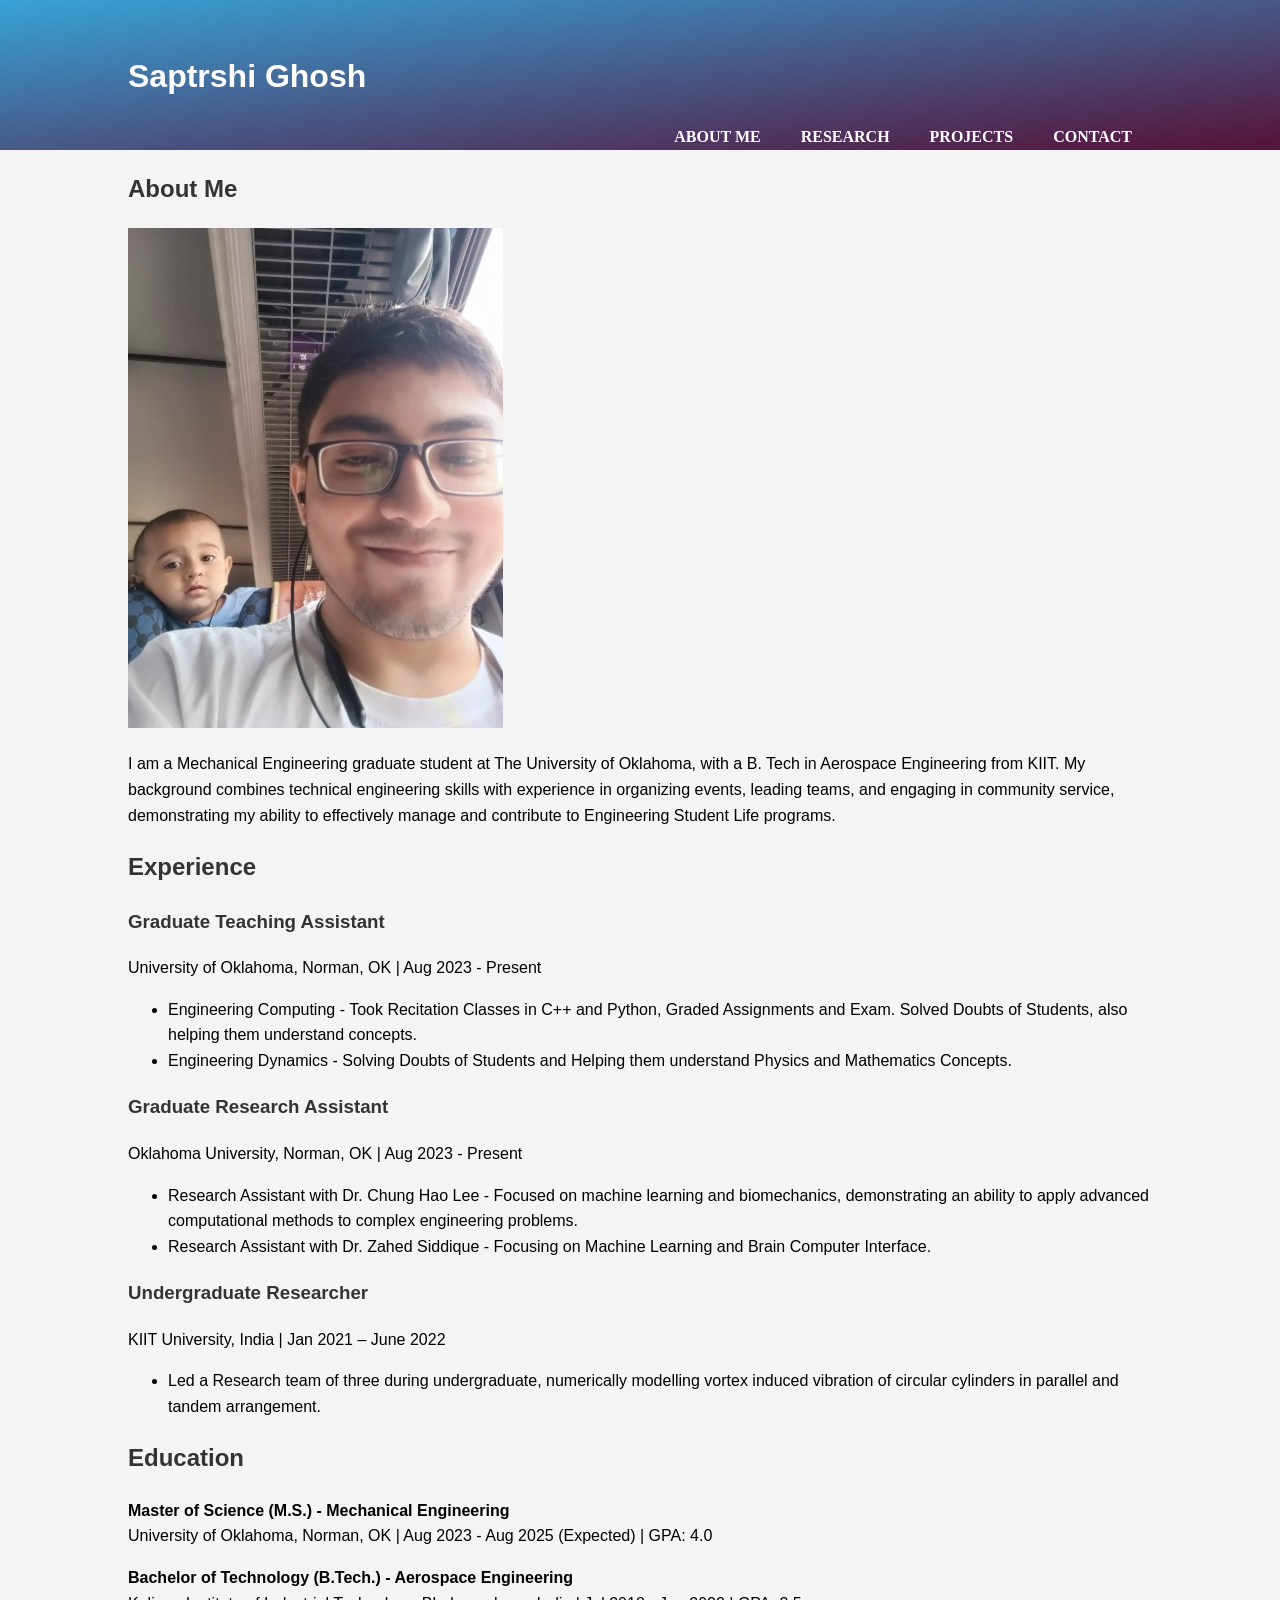
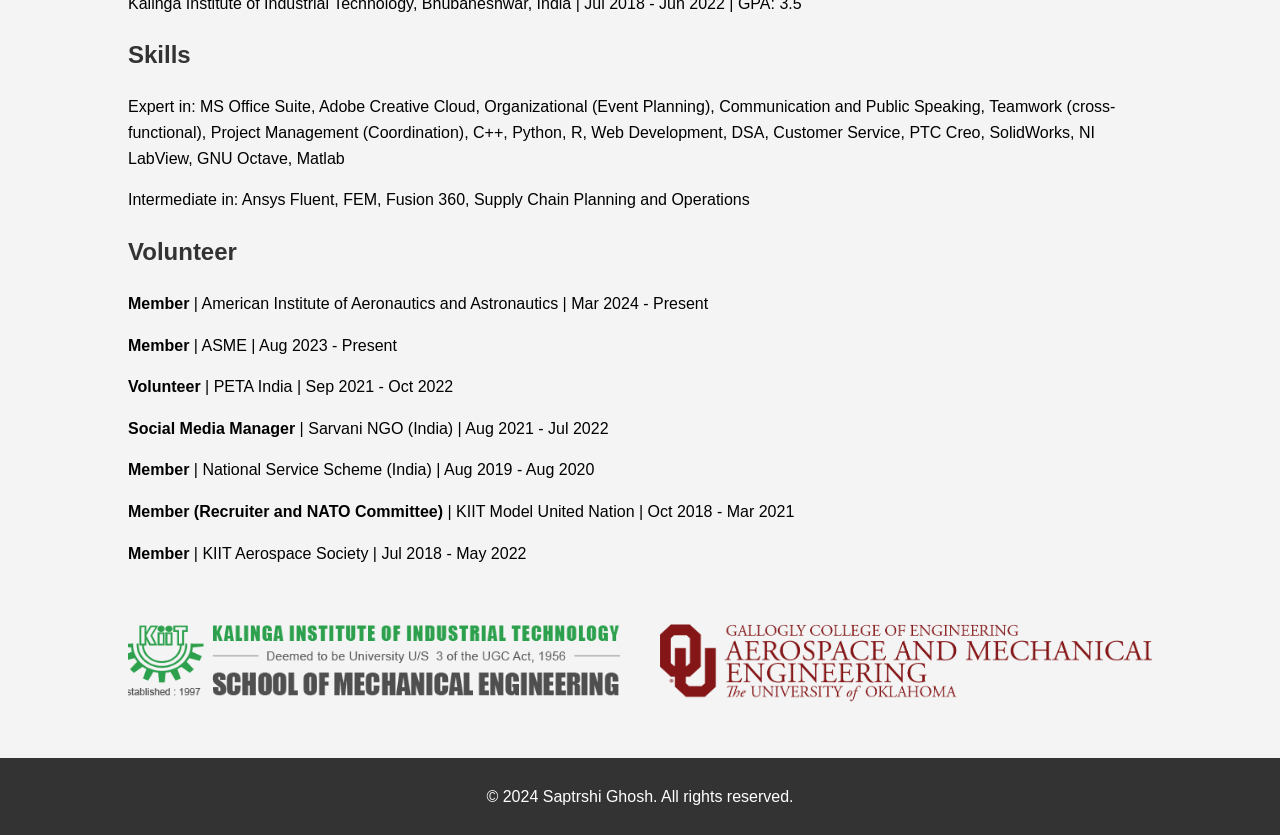
==== index.html @ cc13108e "Update index.html" ====
<!DOCTYPE html>
<html lang="en">
<head>
    <meta charset="UTF-8">
    <meta name="viewport" content="width=device-width, initial-scale=1.0">
    <title>
        <img src="OU-logo-2.png" alt="OU Logo" class="logo">
        <h1 style="color: white; font-family: Georgia;">Saptrshi Ghosh</h1>
    </title>
    <link rel="stylesheet" href="style.css">
</head>
<body>
    <header>
        <div class="container">
            <h1 style="color: white;">Saptrshi Ghosh</h1>
            <ul>
                <li><a href="contact.html">Contact</a></li>
                <li><a href="projects.html">Projects</a></li>
                <li><a href="research.html">Research</a></li>
                <li><a href="#about">About Me</a></li>
            </ul>
        </div>
    </header>
    <div class="container">
        <section id="about" class="bio">
            <h2>About Me</h2>
            <img src="profile.jpg" alt="Saptrshi Ghosh" class="profile-pic">
            <p>I am a Mechanical Engineering graduate student at The University of Oklahoma, with a B. Tech in Aerospace Engineering from KIIT. My background combines technical engineering skills with experience in organizing events, leading teams, and engaging in community service, demonstrating my ability to effectively manage and contribute to Engineering Student Life programs.</p>
        </section>
        <section class="experience">
            <h2>Experience</h2>
            <h3>Graduate Teaching Assistant</h3>
            <p>University of Oklahoma, Norman, OK | Aug 2023 - Present</p>
            <ul>
                <li>Engineering Computing - Took Recitation Classes in C++ and Python, Graded Assignments and Exam. Solved Doubts of Students, also helping them understand concepts.</li>
                <li>Engineering Dynamics - Solving Doubts of Students and Helping them understand Physics and Mathematics Concepts.</li>
            </ul>
            <h3>Graduate Research Assistant</h3>
            <p>Oklahoma University, Norman, OK | Aug 2023 - Present</p>
            <ul>
                <li>Research Assistant with Dr. Chung Hao Lee - Focused on machine learning and biomechanics, demonstrating an ability to apply advanced computational methods to complex engineering problems.</li>
                <li>Research Assistant with Dr. Zahed Siddique - Focusing on Machine Learning and Brain Computer Interface.</li>
            </ul>
            <h3>Undergraduate Researcher</h3>
            <p>KIIT University, India | Jan 2021 – June 2022</p>
            <ul>
                <li>Led a Research team of three during undergraduate, numerically modelling vortex induced vibration of circular cylinders in parallel and tandem arrangement.</li>
            </ul>
        </section>
        <section class="education">
            <h2>Education</h2>
            <p><strong>Master of Science (M.S.) - Mechanical Engineering</strong><br>
            University of Oklahoma, Norman, OK | Aug 2023 - Aug 2025 (Expected) | GPA: 4.0</p>
            <p><strong>Bachelor of Technology (B.Tech.) - Aerospace Engineering</strong><br>
            Kalinga Institute of Industrial Technology, Bhubaneshwar, India | Jul 2018 - Jun 2022 | GPA: 3.5</p>
        </section>
        <section class="skills">
            <h2>Skills</h2>
            <p>Expert in: MS Office Suite, Adobe Creative Cloud, Organizational (Event Planning), Communication and Public Speaking, Teamwork (cross-functional), Project Management (Coordination), C++, Python, R, Web Development, DSA, Customer Service, PTC Creo, SolidWorks, NI LabView, GNU Octave, Matlab</p>
            <p>Intermediate in: Ansys Fluent, FEM, Fusion 360, Supply Chain Planning and Operations</p>
        </section>
        <section class="volunteer">
            <h2>Volunteer</h2>
            <p><strong>Member</strong> | American Institute of Aeronautics and Astronautics | Mar 2024 - Present</p>
            <p><strong>Member</strong> | ASME | Aug 2023 - Present</p>
            <p><strong>Volunteer</strong> | PETA India | Sep 2021 - Oct 2022</p>
            <p><strong>Social Media Manager</strong> | Sarvani NGO (India) | Aug 2021 - Jul 2022</p>
            <p><strong>Member</strong> | National Service Scheme (India) | Aug 2019 - Aug 2020</p>
            <p><strong>Member (Recruiter and NATO Committee)</strong> | KIIT Model United Nation | Oct 2018 - Mar 2021</p>
            <p><strong>Member</strong> | KIIT Aerospace Society | Jul 2018 - May 2022</p>
        </section>
        <section class="logos">
            <h2></h2>
            <img src="kiit-logo.webp" alt="KIIT Logo" class="school-logo">
            <img src="OU-logo.png" alt="OU Logo" class="school-logo">
        </section>
    </div>
    <footer>
        <p>&copy; 2024 Saptrshi Ghosh. All rights reserved.</p>
    </footer>
</body>
</html>
---- style.css ----
body {
    font-family: Arial, sans-serif;
    line-height: 1.6;
    margin: 0;
    padding: 0;
    background-color: #f4f4f4;
}

.container {
    width: 80%;
    margin: auto;
    overflow: hidden;
}

header {
    background: linear-gradient(to bottom right, #38A2D7, #561139);
    color: #fff;
    padding-top: 30px;
    min-height: 70px;
    /* border-bottom: #77aaff 3px solid; */
}

header a {
    color: #fff;
    text-decoration: none;
    text-transform: uppercase;
    font-size: 16px;
    font-weight: bold;
    font-family: Georgia, serif;
}

header ul {
    padding: 0;
    list-style: none;
}

header li {
    float: right;
    display: inline;
    padding: 0 20px 0 20px;
}

.content {
    padding: 20px;
    background: #fff;
}

.bio, .experience, .education, .skills, .volunteer {
    margin-bottom: 20px;
}


.logos {
    display: flex;
    justify-content: center;
    align-items: center;
    margin-top: 20px;
}

.school-logo {
    width: 500px;
    height: auto;
    margin: 20px;
}
h1, h2, h3 {
    color: #333;
}

footer {
    background: #333;
    color: #fff;
    text-align: center;
    padding: 10px;
    margin-top: 20px;
}
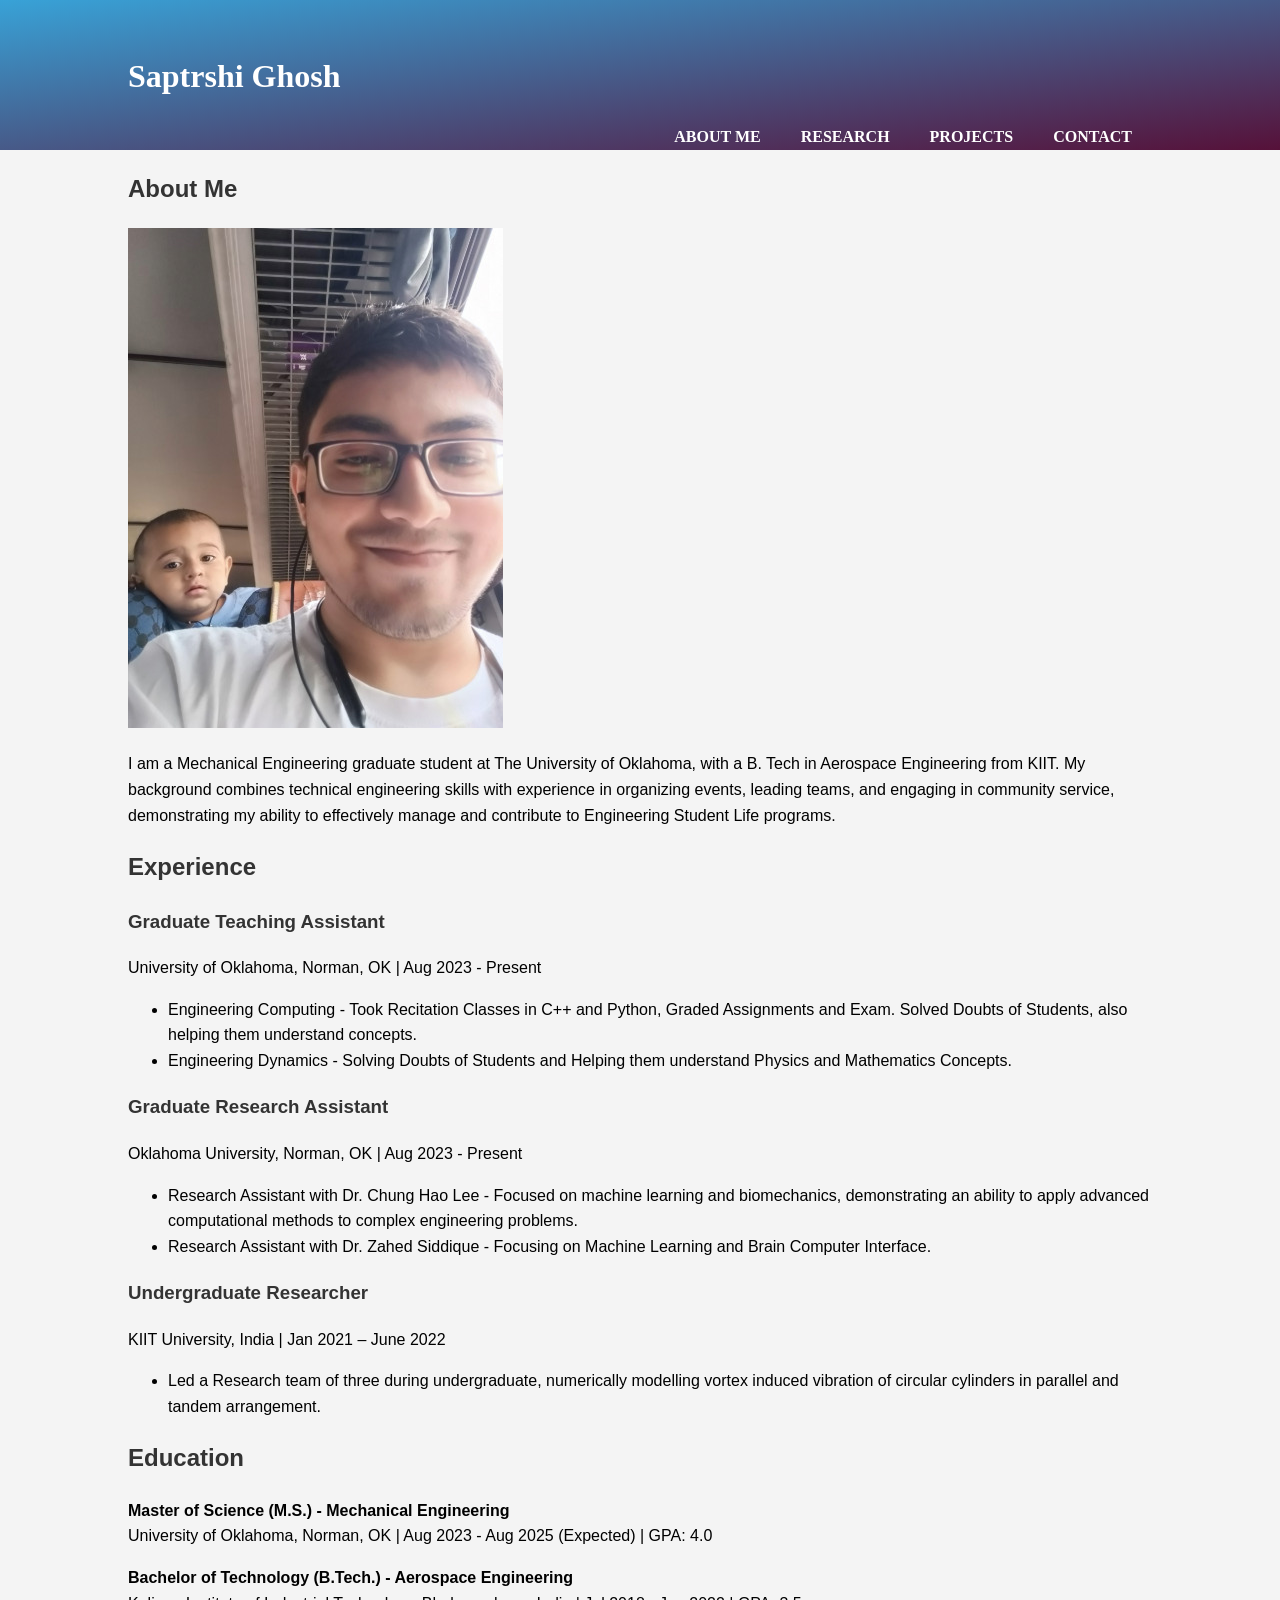
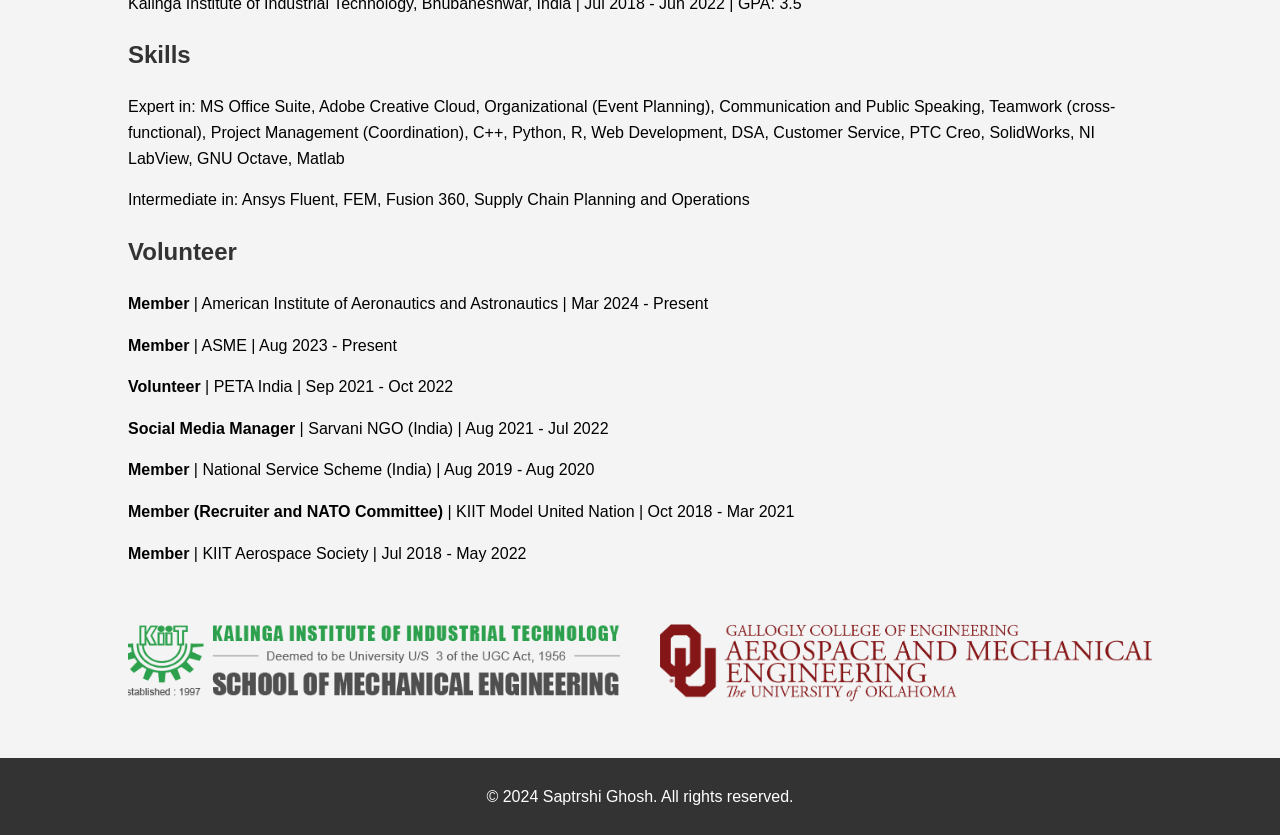
==== commit 80005775: "Update index.html" ====
--- a/index.html
+++ b/index.html
@@ -1,18 +1,15 @@
 <!DOCTYPE html>
 <html lang="en">
-<head>
-    <meta charset="UTF-8">
-    <meta name="viewport" content="width=device-width, initial-scale=1.0">
-    <title>
-        <img src="OU-logo-2.png" alt="OU Logo" class="logo">
-        <h1 style="color: white; font-family: Georgia;">Saptrshi Ghosh</h1>
-    </title>
-    <link rel="stylesheet" href="style.css">
-</head>
+    <head>
+        <meta charset="UTF-8">
+        <meta name="viewport" content="width=device-width, initial-scale=1.0">
+        <title>Saptrshi Ghosh's Personal Webpage</title>
+        <link rel="stylesheet" href="style.css">
+    </head>
 <body>
     <header>
         <div class="container">
-            <h1 style="color: white;">Saptrshi Ghosh</h1>
+            <h1 style="color: white; font-family: Georgia, serif;">Saptrshi Ghosh</h1>
             <ul>
                 <li><a href="contact.html">Contact</a></li>
                 <li><a href="projects.html">Projects</a></li>
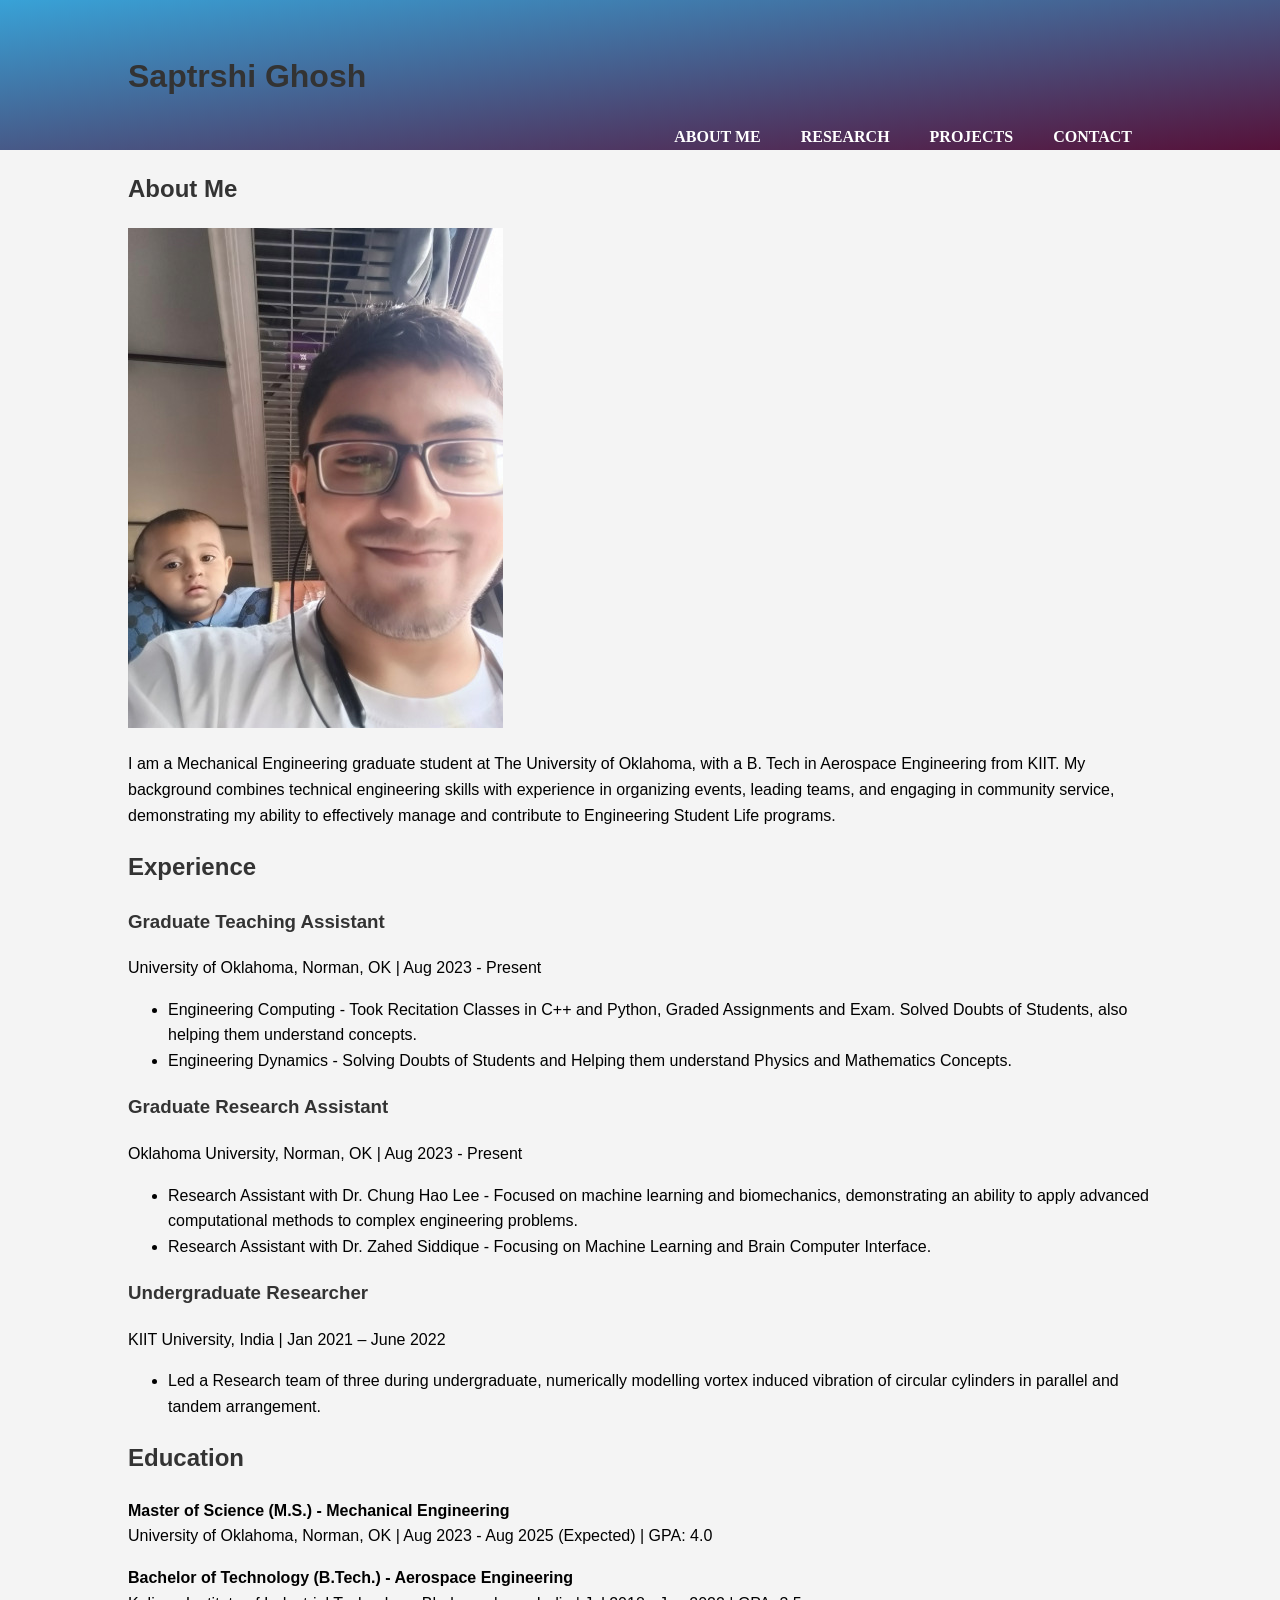
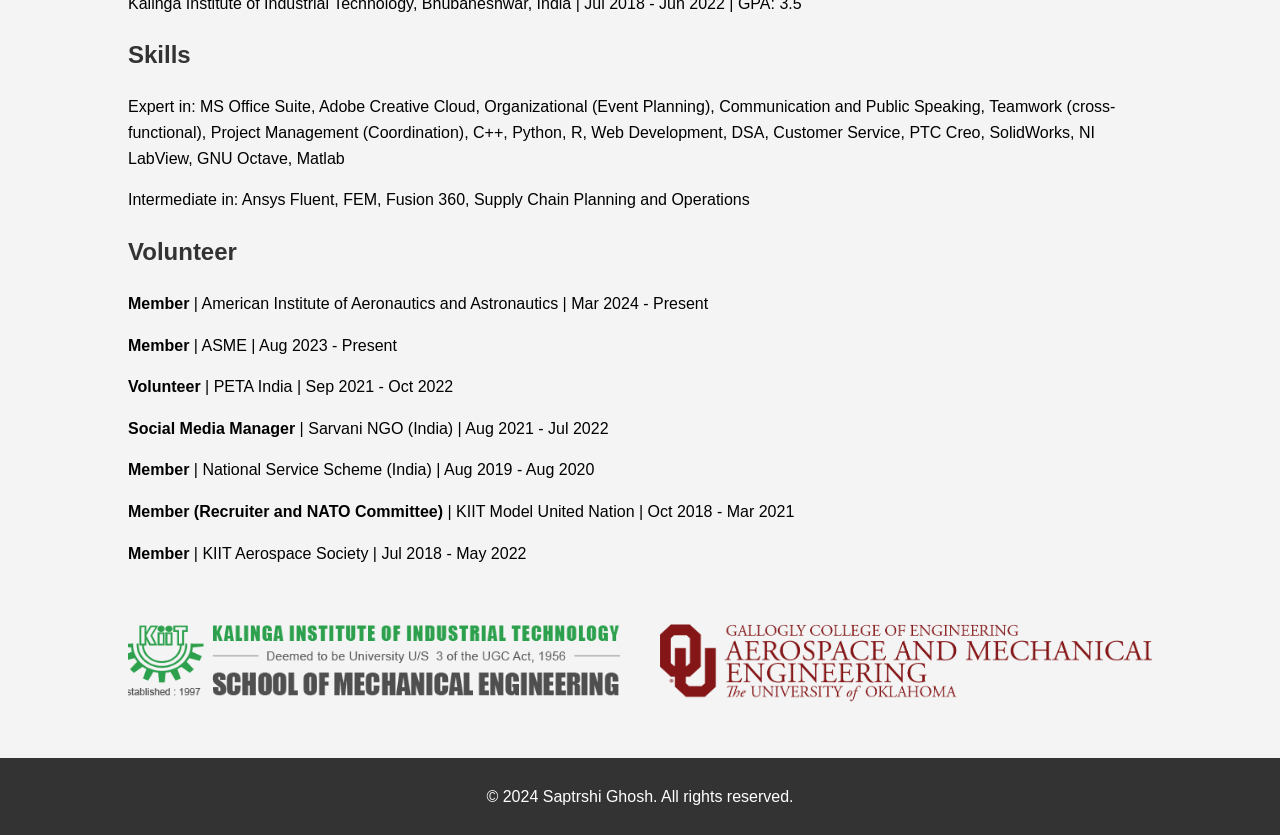
==== commit df9a40a2: "major update" ====
--- a/index.html
+++ b/index.html
@@ -3,13 +3,14 @@
     <head>
         <meta charset="UTF-8">
         <meta name="viewport" content="width=device-width, initial-scale=1.0">
-        <title>Saptrshi Ghosh's Personal Webpage</title>
+        <title>Saptrshi Ghosh</title>
         <link rel="stylesheet" href="style.css">
+        <link rel="icon" href="OU-logo-2.png" type="image/png">
     </head>
 <body>
     <header>
         <div class="container">
-            <h1 style="color: white; font-family: Georgia, serif;">Saptrshi Ghosh</h1>
+            <h1>Saptrshi Ghosh</h1>
             <ul>
                 <li><a href="contact.html">Contact</a></li>
                 <li><a href="projects.html">Projects</a></li>
@@ -77,5 +78,3 @@
     </footer>
 </body>
 </html>
-
-
--- a/style.css
+++ b/style.css
@@ -17,7 +17,6 @@
     color: #fff;
     padding-top: 30px;
     min-height: 70px;
-    /* border-bottom: #77aaff 3px solid; */
 }
 
 header a {
@@ -49,7 +48,6 @@
     margin-bottom: 20px;
 }
 
-
 .logos {
     display: flex;
     justify-content: center;
@@ -62,6 +60,7 @@
     height: auto;
     margin: 20px;
 }
+
 h1, h2, h3 {
     color: #333;
 }
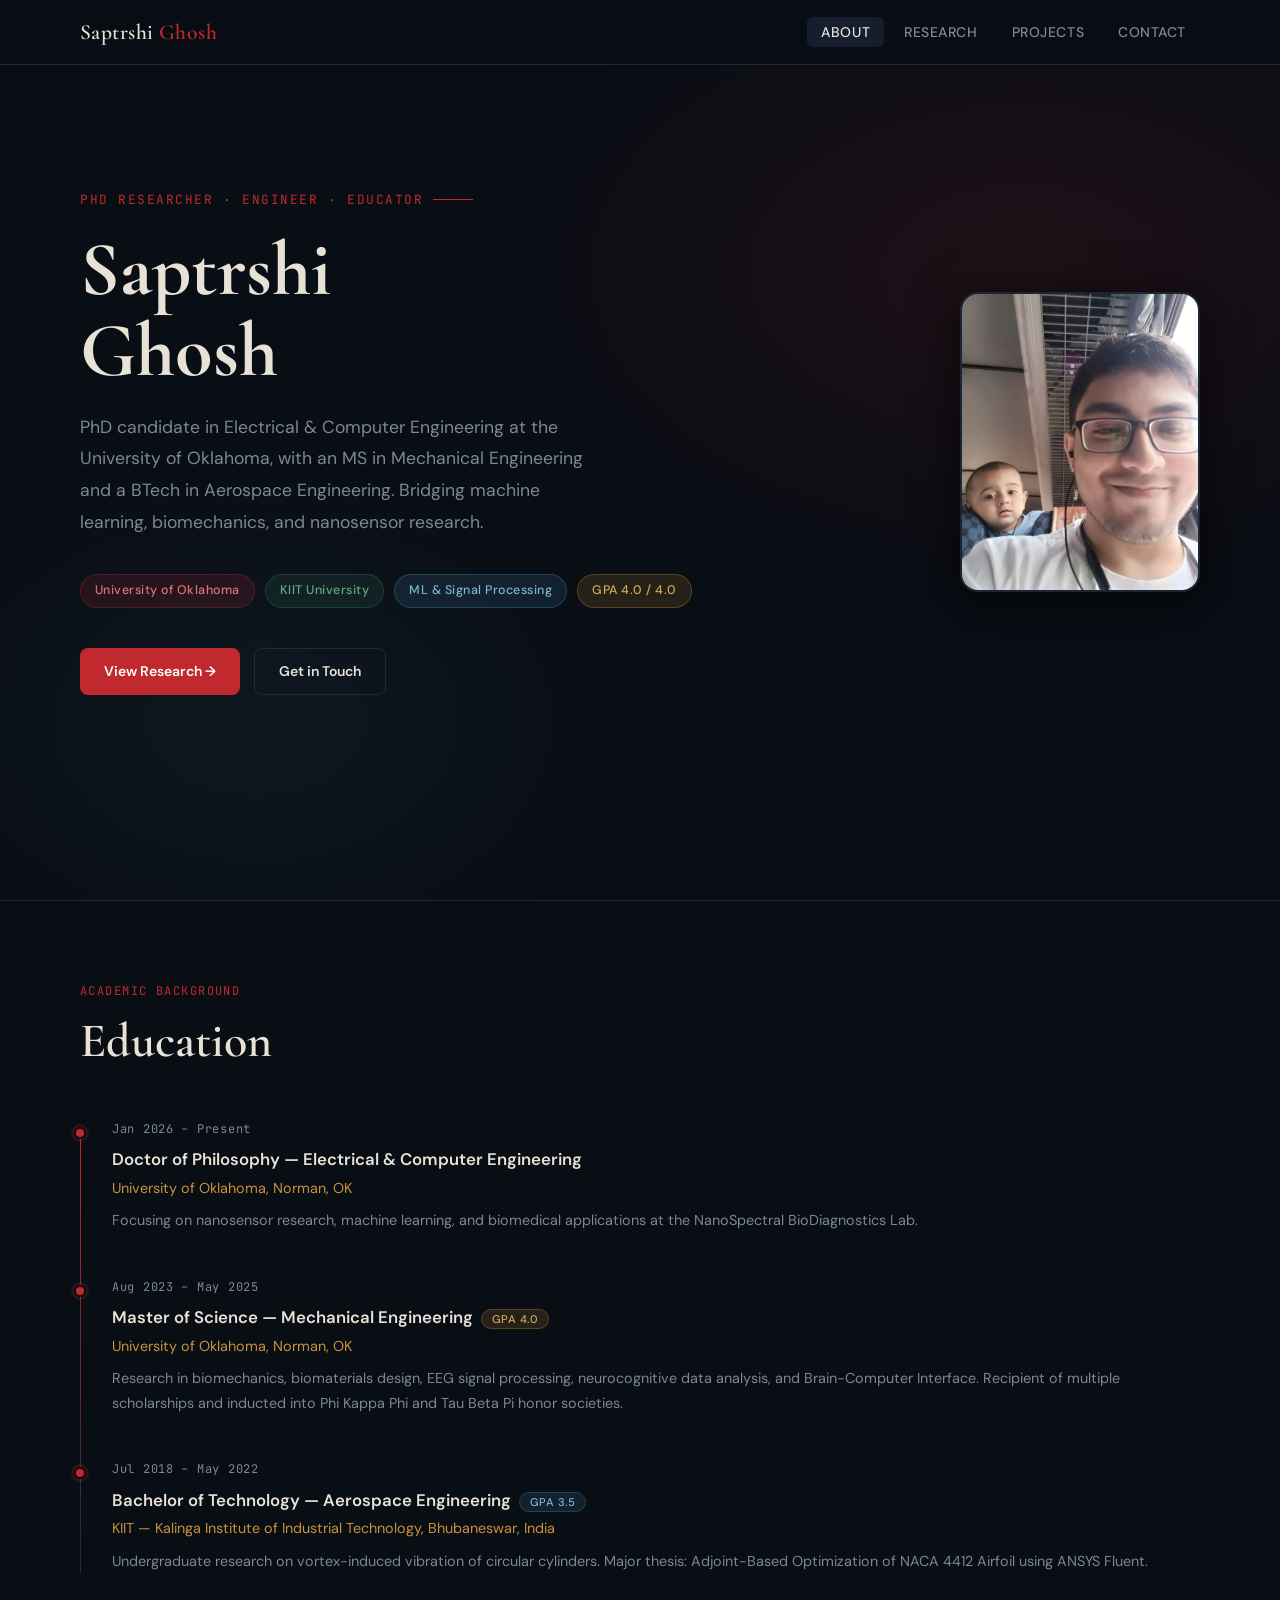
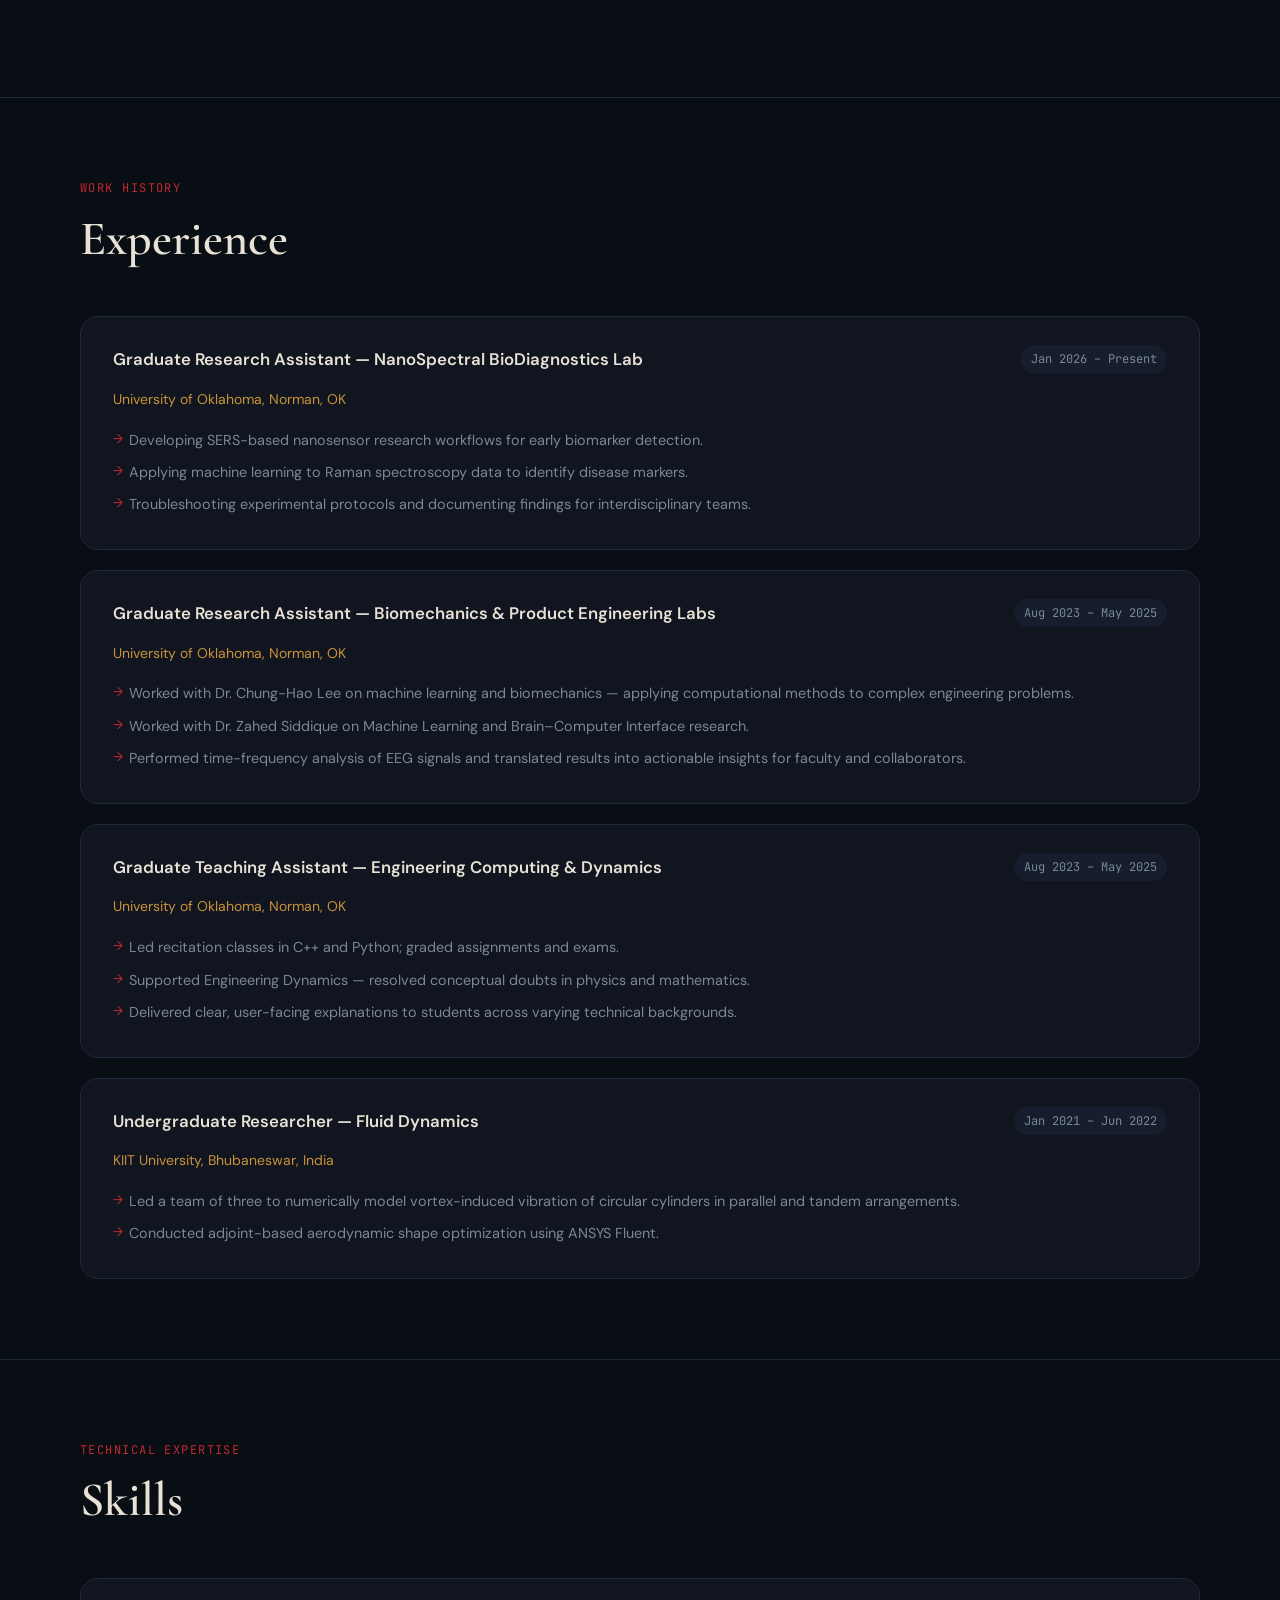
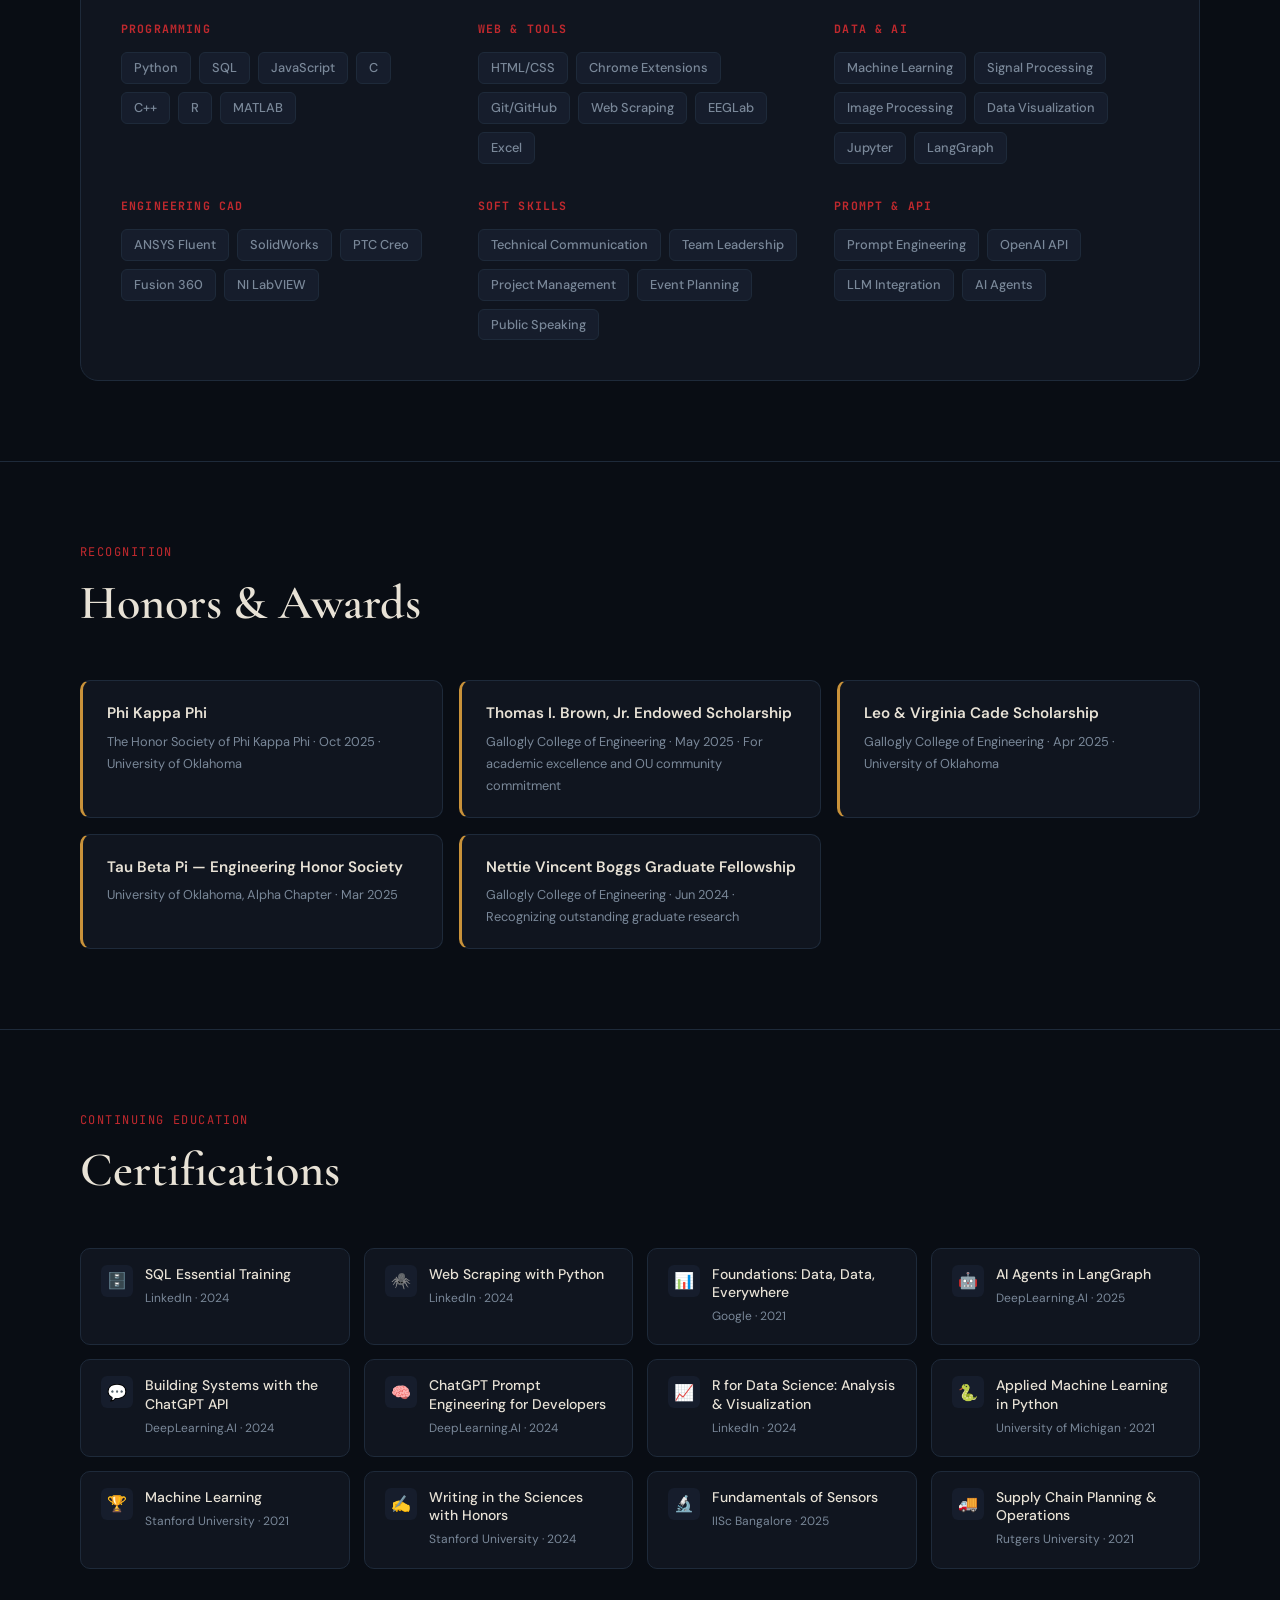
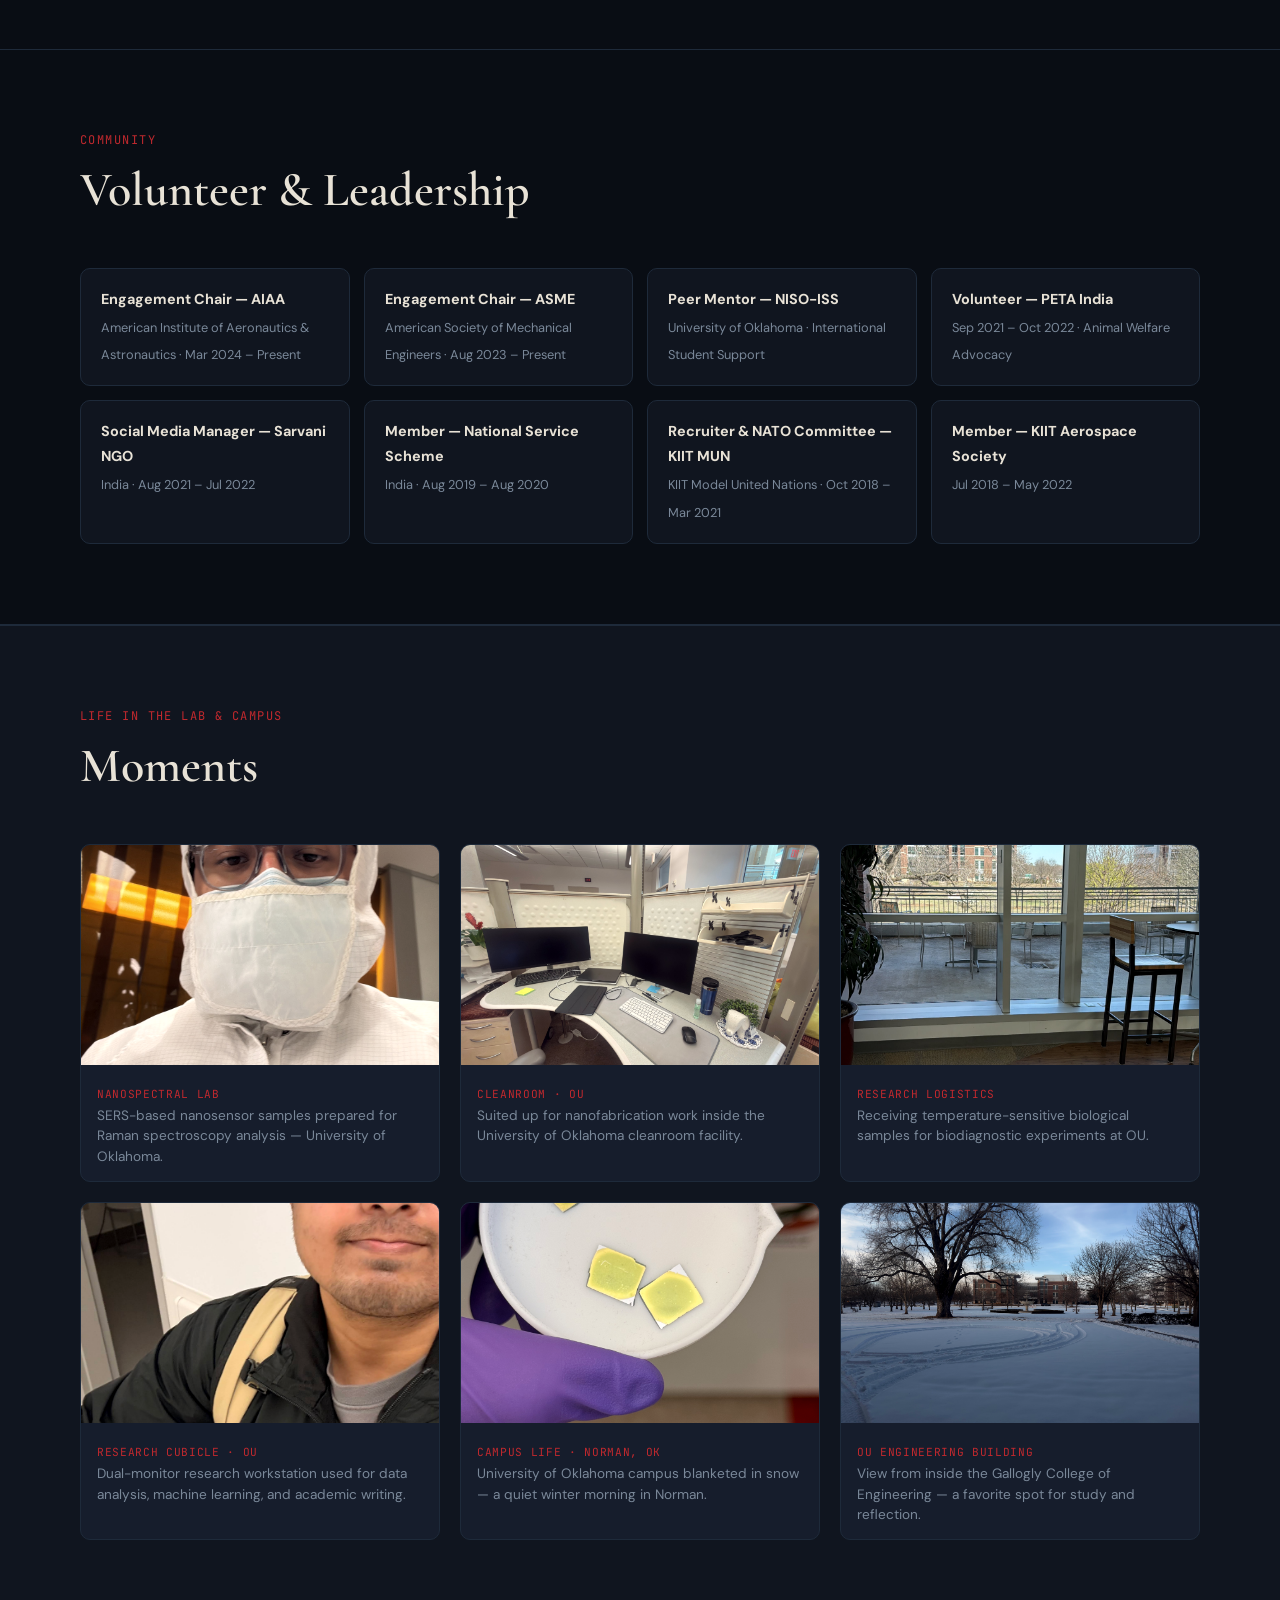
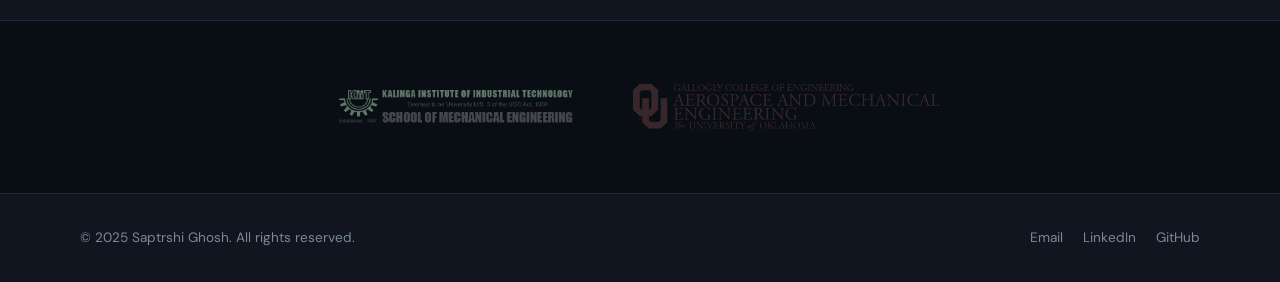
==== commit 79c8ac3e: "Add files via upload" ====
--- a/index.html
+++ b/index.html
@@ -1,80 +1,448 @@
 <!DOCTYPE html>
 <html lang="en">
-    <head>
-        <meta charset="UTF-8">
-        <meta name="viewport" content="width=device-width, initial-scale=1.0">
-        <title>Saptrshi Ghosh</title>
-        <link rel="stylesheet" href="style.css">
-        <link rel="icon" href="OU-logo-2.png" type="image/png">
-    </head>
+<head>
+  <meta charset="UTF-8">
+  <meta name="viewport" content="width=device-width, initial-scale=1.0">
+  <title>Saptrshi Ghosh — Engineer & Researcher</title>
+  <link rel="icon" href="OU-logo-2.png" type="image/png">
+  <link rel="stylesheet" href="style.css">
+</head>
 <body>
-    <header>
-        <div class="container">
-            <h1>Saptrshi Ghosh</h1>
-            <ul>
-                <li><a href="contact.html">Contact</a></li>
-                <li><a href="projects.html">Projects</a></li>
-                <li><a href="research.html">Research</a></li>
-                <li><a href="#about">About Me</a></li>
-            </ul>
-        </div>
-    </header>
-    <div class="container">
-        <section id="about" class="bio">
-            <h2>About Me</h2>
-            <img src="profile.jpg" alt="Saptrshi Ghosh" class="profile-pic">
-            <p>I am a Mechanical Engineering graduate student at The University of Oklahoma, with a B. Tech in Aerospace Engineering from KIIT. My background combines technical engineering skills with experience in organizing events, leading teams, and engaging in community service, demonstrating my ability to effectively manage and contribute to Engineering Student Life programs.</p>
-        </section>
-        <section class="experience">
-            <h2>Experience</h2>
-            <h3>Graduate Teaching Assistant</h3>
-            <p>University of Oklahoma, Norman, OK | Aug 2023 - Present</p>
-            <ul>
-                <li>Engineering Computing - Took Recitation Classes in C++ and Python, Graded Assignments and Exam. Solved Doubts of Students, also helping them understand concepts.</li>
-                <li>Engineering Dynamics - Solving Doubts of Students and Helping them understand Physics and Mathematics Concepts.</li>
-            </ul>
-            <h3>Graduate Research Assistant</h3>
-            <p>Oklahoma University, Norman, OK | Aug 2023 - Present</p>
-            <ul>
-                <li>Research Assistant with Dr. Chung Hao Lee - Focused on machine learning and biomechanics, demonstrating an ability to apply advanced computational methods to complex engineering problems.</li>
-                <li>Research Assistant with Dr. Zahed Siddique - Focusing on Machine Learning and Brain Computer Interface.</li>
-            </ul>
-            <h3>Undergraduate Researcher</h3>
-            <p>KIIT University, India | Jan 2021 – June 2022</p>
-            <ul>
-                <li>Led a Research team of three during undergraduate, numerically modelling vortex induced vibration of circular cylinders in parallel and tandem arrangement.</li>
-            </ul>
-        </section>
-        <section class="education">
-            <h2>Education</h2>
-            <p><strong>Master of Science (M.S.) - Mechanical Engineering</strong><br>
-            University of Oklahoma, Norman, OK | Aug 2023 - Aug 2025 (Expected) | GPA: 4.0</p>
-            <p><strong>Bachelor of Technology (B.Tech.) - Aerospace Engineering</strong><br>
-            Kalinga Institute of Industrial Technology, Bhubaneshwar, India | Jul 2018 - Jun 2022 | GPA: 3.5</p>
-        </section>
-        <section class="skills">
-            <h2>Skills</h2>
-            <p>Expert in: MS Office Suite, Adobe Creative Cloud, Organizational (Event Planning), Communication and Public Speaking, Teamwork (cross-functional), Project Management (Coordination), C++, Python, R, Web Development, DSA, Customer Service, PTC Creo, SolidWorks, NI LabView, GNU Octave, Matlab</p>
-            <p>Intermediate in: Ansys Fluent, FEM, Fusion 360, Supply Chain Planning and Operations</p>
-        </section>
-        <section class="volunteer">
-            <h2>Volunteer</h2>
-            <p><strong>Member</strong> | American Institute of Aeronautics and Astronautics | Mar 2024 - Present</p>
-            <p><strong>Member</strong> | ASME | Aug 2023 - Present</p>
-            <p><strong>Volunteer</strong> | PETA India | Sep 2021 - Oct 2022</p>
-            <p><strong>Social Media Manager</strong> | Sarvani NGO (India) | Aug 2021 - Jul 2022</p>
-            <p><strong>Member</strong> | National Service Scheme (India) | Aug 2019 - Aug 2020</p>
-            <p><strong>Member (Recruiter and NATO Committee)</strong> | KIIT Model United Nation | Oct 2018 - Mar 2021</p>
-            <p><strong>Member</strong> | KIIT Aerospace Society | Jul 2018 - May 2022</p>
-        </section>
-        <section class="logos">
-            <h2></h2>
-            <img src="kiit-logo.webp" alt="KIIT Logo" class="school-logo">
-            <img src="OU-logo.png" alt="OU Logo" class="school-logo">
-        </section>
-    </div>
-    <footer>
-        <p>&copy; 2024 Saptrshi Ghosh. All rights reserved.</p>
-    </footer>
+
+<!-- ===== HEADER ===== -->
+<header>
+  <div class="container header-inner">
+    <a href="index.html" class="logo">Saptrshi <span>Ghosh</span></a>
+    <nav>
+      <ul>
+        <li><a href="index.html" class="active">About</a></li>
+        <li><a href="research.html">Research</a></li>
+        <li><a href="projects.html">Projects</a></li>
+        <li><a href="contact.html">Contact</a></li>
+      </ul>
+    </nav>
+  </div>
+</header>
+
+<!-- ===== HERO ===== -->
+<section class="hero">
+  <div class="container hero-grid">
+    <div>
+      <p class="hero-eyebrow fade-up fade-up-1">PhD Researcher · Engineer · Educator</p>
+      <h1 class="hero-name fade-up fade-up-2">Saptrshi<br>Ghosh</h1>
+      <p class="hero-tagline fade-up fade-up-3">
+        PhD candidate in Electrical &amp; Computer Engineering at the University of Oklahoma,
+        with an MS in Mechanical Engineering and a BTech in Aerospace Engineering.
+        Bridging machine learning, biomechanics, and nanosensor research.
+      </p>
+      <div class="hero-badges fade-up fade-up-3">
+        <span class="badge badge-crimson">University of Oklahoma</span>
+        <span class="badge badge-green">KIIT University</span>
+        <span class="badge badge-blue">ML &amp; Signal Processing</span>
+        <span class="badge badge-gold">GPA 4.0 / 4.0</span>
+      </div>
+      <div class="hero-cta fade-up fade-up-4">
+        <a href="research.html" class="btn btn-primary">View Research →</a>
+        <a href="contact.html" class="btn btn-outline">Get in Touch</a>
+      </div>
+    </div>
+    <img src="profile.jpg" alt="Saptrshi Ghosh" class="hero-photo fade-up fade-up-5">
+  </div>
+</section>
+
+<hr class="divider">
+
+<!-- ===== EDUCATION ===== -->
+<section>
+  <div class="container">
+    <p class="section-label">Academic Background</p>
+    <h2 class="section-title">Education</h2>
+    <div class="timeline">
+
+      <div class="timeline-item">
+        <p class="timeline-date">Jan 2026 – Present</p>
+        <p class="timeline-title">Doctor of Philosophy — Electrical &amp; Computer Engineering</p>
+        <p class="timeline-institution">University of Oklahoma, Norman, OK</p>
+        <p class="timeline-desc">Focusing on nanosensor research, machine learning, and biomedical applications at the NanoSpectral BioDiagnostics Lab.</p>
+      </div>
+
+      <div class="timeline-item">
+        <p class="timeline-date">Aug 2023 – May 2025</p>
+        <p class="timeline-title">Master of Science — Mechanical Engineering &nbsp;<span class="badge badge-gold" style="font-size:0.7rem;padding:2px 10px;">GPA 4.0</span></p>
+        <p class="timeline-institution">University of Oklahoma, Norman, OK</p>
+        <p class="timeline-desc">Research in biomechanics, biomaterials design, EEG signal processing, neurocognitive data analysis, and Brain-Computer Interface. Recipient of multiple scholarships and inducted into Phi Kappa Phi and Tau Beta Pi honor societies.</p>
+      </div>
+
+      <div class="timeline-item">
+        <p class="timeline-date">Jul 2018 – May 2022</p>
+        <p class="timeline-title">Bachelor of Technology — Aerospace Engineering &nbsp;<span class="badge badge-blue" style="font-size:0.7rem;padding:2px 10px;">GPA 3.5</span></p>
+        <p class="timeline-institution">KIIT — Kalinga Institute of Industrial Technology, Bhubaneswar, India</p>
+        <p class="timeline-desc">Undergraduate research on vortex-induced vibration of circular cylinders. Major thesis: Adjoint-Based Optimization of NACA 4412 Airfoil using ANSYS Fluent.</p>
+      </div>
+
+    </div>
+  </div>
+</section>
+
+<hr class="divider">
+
+<!-- ===== EXPERIENCE ===== -->
+<section>
+  <div class="container">
+    <p class="section-label">Work History</p>
+    <h2 class="section-title">Experience</h2>
+    <div class="exp-grid">
+
+      <div class="exp-card">
+        <div class="exp-card-header">
+          <p class="exp-title">Graduate Research Assistant — NanoSpectral BioDiagnostics Lab</p>
+          <span class="exp-period">Jan 2026 – Present</span>
+        </div>
+        <p class="exp-org">University of Oklahoma, Norman, OK</p>
+        <ul class="exp-list">
+          <li>Developing SERS-based nanosensor research workflows for early biomarker detection.</li>
+          <li>Applying machine learning to Raman spectroscopy data to identify disease markers.</li>
+          <li>Troubleshooting experimental protocols and documenting findings for interdisciplinary teams.</li>
+        </ul>
+      </div>
+
+      <div class="exp-card">
+        <div class="exp-card-header">
+          <p class="exp-title">Graduate Research Assistant — Biomechanics &amp; Product Engineering Labs</p>
+          <span class="exp-period">Aug 2023 – May 2025</span>
+        </div>
+        <p class="exp-org">University of Oklahoma, Norman, OK</p>
+        <ul class="exp-list">
+          <li>Worked with Dr. Chung-Hao Lee on machine learning and biomechanics — applying computational methods to complex engineering problems.</li>
+          <li>Worked with Dr. Zahed Siddique on Machine Learning and Brain–Computer Interface research.</li>
+          <li>Performed time-frequency analysis of EEG signals and translated results into actionable insights for faculty and collaborators.</li>
+        </ul>
+      </div>
+
+      <div class="exp-card">
+        <div class="exp-card-header">
+          <p class="exp-title">Graduate Teaching Assistant — Engineering Computing &amp; Dynamics</p>
+          <span class="exp-period">Aug 2023 – May 2025</span>
+        </div>
+        <p class="exp-org">University of Oklahoma, Norman, OK</p>
+        <ul class="exp-list">
+          <li>Led recitation classes in C++ and Python; graded assignments and exams.</li>
+          <li>Supported Engineering Dynamics — resolved conceptual doubts in physics and mathematics.</li>
+          <li>Delivered clear, user-facing explanations to students across varying technical backgrounds.</li>
+        </ul>
+      </div>
+
+      <div class="exp-card">
+        <div class="exp-card-header">
+          <p class="exp-title">Undergraduate Researcher — Fluid Dynamics</p>
+          <span class="exp-period">Jan 2021 – Jun 2022</span>
+        </div>
+        <p class="exp-org">KIIT University, Bhubaneswar, India</p>
+        <ul class="exp-list">
+          <li>Led a team of three to numerically model vortex-induced vibration of circular cylinders in parallel and tandem arrangements.</li>
+          <li>Conducted adjoint-based aerodynamic shape optimization using ANSYS Fluent.</li>
+        </ul>
+      </div>
+
+    </div>
+  </div>
+</section>
+
+<hr class="divider">
+
+<!-- ===== SKILLS ===== -->
+<section>
+  <div class="container">
+    <p class="section-label">Technical Expertise</p>
+    <h2 class="section-title">Skills</h2>
+    <div class="skills-section">
+      <div class="skills-grid">
+        <div class="skill-group">
+          <h4>Programming</h4>
+          <div class="skill-tags">
+            <span class="skill-tag">Python</span>
+            <span class="skill-tag">SQL</span>
+            <span class="skill-tag">JavaScript</span>
+            <span class="skill-tag">C</span>
+            <span class="skill-tag">C++</span>
+            <span class="skill-tag">R</span>
+            <span class="skill-tag">MATLAB</span>
+          </div>
+        </div>
+        <div class="skill-group">
+          <h4>Web &amp; Tools</h4>
+          <div class="skill-tags">
+            <span class="skill-tag">HTML/CSS</span>
+            <span class="skill-tag">Chrome Extensions</span>
+            <span class="skill-tag">Git/GitHub</span>
+            <span class="skill-tag">Web Scraping</span>
+            <span class="skill-tag">EEGLab</span>
+            <span class="skill-tag">Excel</span>
+          </div>
+        </div>
+        <div class="skill-group">
+          <h4>Data &amp; AI</h4>
+          <div class="skill-tags">
+            <span class="skill-tag">Machine Learning</span>
+            <span class="skill-tag">Signal Processing</span>
+            <span class="skill-tag">Image Processing</span>
+            <span class="skill-tag">Data Visualization</span>
+            <span class="skill-tag">Jupyter</span>
+            <span class="skill-tag">LangGraph</span>
+          </div>
+        </div>
+        <div class="skill-group">
+          <h4>Engineering CAD</h4>
+          <div class="skill-tags">
+            <span class="skill-tag">ANSYS Fluent</span>
+            <span class="skill-tag">SolidWorks</span>
+            <span class="skill-tag">PTC Creo</span>
+            <span class="skill-tag">Fusion 360</span>
+            <span class="skill-tag">NI LabVIEW</span>
+          </div>
+        </div>
+        <div class="skill-group">
+          <h4>Soft Skills</h4>
+          <div class="skill-tags">
+            <span class="skill-tag">Technical Communication</span>
+            <span class="skill-tag">Team Leadership</span>
+            <span class="skill-tag">Project Management</span>
+            <span class="skill-tag">Event Planning</span>
+            <span class="skill-tag">Public Speaking</span>
+          </div>
+        </div>
+        <div class="skill-group">
+          <h4>Prompt &amp; API</h4>
+          <div class="skill-tags">
+            <span class="skill-tag">Prompt Engineering</span>
+            <span class="skill-tag">OpenAI API</span>
+            <span class="skill-tag">LLM Integration</span>
+            <span class="skill-tag">AI Agents</span>
+          </div>
+        </div>
+      </div>
+    </div>
+  </div>
+</section>
+
+<hr class="divider">
+
+<!-- ===== AWARDS === -->
+<section>
+  <div class="container">
+    <p class="section-label">Recognition</p>
+    <h2 class="section-title">Honors &amp; Awards</h2>
+    <div class="awards-grid">
+      <div class="award-card">
+        <h4>Phi Kappa Phi</h4>
+        <p>The Honor Society of Phi Kappa Phi · Oct 2025 · University of Oklahoma</p>
+      </div>
+      <div class="award-card">
+        <h4>Thomas I. Brown, Jr. Endowed Scholarship</h4>
+        <p>Gallogly College of Engineering · May 2025 · For academic excellence and OU community commitment</p>
+      </div>
+      <div class="award-card">
+        <h4>Leo &amp; Virginia Cade Scholarship</h4>
+        <p>Gallogly College of Engineering · Apr 2025 · University of Oklahoma</p>
+      </div>
+      <div class="award-card">
+        <h4>Tau Beta Pi — Engineering Honor Society</h4>
+        <p>University of Oklahoma, Alpha Chapter · Mar 2025</p>
+      </div>
+      <div class="award-card">
+        <h4>Nettie Vincent Boggs Graduate Fellowship</h4>
+        <p>Gallogly College of Engineering · Jun 2024 · Recognizing outstanding graduate research</p>
+      </div>
+    </div>
+  </div>
+</section>
+
+<hr class="divider">
+
+<!-- ===== CERTIFICATIONS ===== -->
+<section>
+  <div class="container">
+    <p class="section-label">Continuing Education</p>
+    <h2 class="section-title">Certifications</h2>
+    <div class="cert-grid">
+      <div class="cert-card">
+        <div class="cert-icon">🗄️</div>
+        <div class="cert-info"><p>SQL Essential Training</p><span>LinkedIn · 2024</span></div>
+      </div>
+      <div class="cert-card">
+        <div class="cert-icon">🕷️</div>
+        <div class="cert-info"><p>Web Scraping with Python</p><span>LinkedIn · 2024</span></div>
+      </div>
+      <div class="cert-card">
+        <div class="cert-icon">📊</div>
+        <div class="cert-info"><p>Foundations: Data, Data, Everywhere</p><span>Google · 2021</span></div>
+      </div>
+      <div class="cert-card">
+        <div class="cert-icon">🤖</div>
+        <div class="cert-info"><p>AI Agents in LangGraph</p><span>DeepLearning.AI · 2025</span></div>
+      </div>
+      <div class="cert-card">
+        <div class="cert-icon">💬</div>
+        <div class="cert-info"><p>Building Systems with the ChatGPT API</p><span>DeepLearning.AI · 2024</span></div>
+      </div>
+      <div class="cert-card">
+        <div class="cert-icon">🧠</div>
+        <div class="cert-info"><p>ChatGPT Prompt Engineering for Developers</p><span>DeepLearning.AI · 2024</span></div>
+      </div>
+      <div class="cert-card">
+        <div class="cert-icon">📈</div>
+        <div class="cert-info"><p>R for Data Science: Analysis &amp; Visualization</p><span>LinkedIn · 2024</span></div>
+      </div>
+      <div class="cert-card">
+        <div class="cert-icon">🐍</div>
+        <div class="cert-info"><p>Applied Machine Learning in Python</p><span>University of Michigan · 2021</span></div>
+      </div>
+      <div class="cert-card">
+        <div class="cert-icon">🏆</div>
+        <div class="cert-info"><p>Machine Learning</p><span>Stanford University · 2021</span></div>
+      </div>
+      <div class="cert-card">
+        <div class="cert-icon">✍️</div>
+        <div class="cert-info"><p>Writing in the Sciences with Honors</p><span>Stanford University · 2024</span></div>
+      </div>
+      <div class="cert-card">
+        <div class="cert-icon">🔬</div>
+        <div class="cert-info"><p>Fundamentals of Sensors</p><span>IISc Bangalore · 2025</span></div>
+      </div>
+      <div class="cert-card">
+        <div class="cert-icon">🚚</div>
+        <div class="cert-info"><p>Supply Chain Planning &amp; Operations</p><span>Rutgers University · 2021</span></div>
+      </div>
+    </div>
+  </div>
+</section>
+
+<hr class="divider">
+
+<!-- ===== VOLUNTEER ===== -->
+<section>
+  <div class="container">
+    <p class="section-label">Community</p>
+    <h2 class="section-title">Volunteer &amp; Leadership</h2>
+    <div class="volunteer-grid">
+      <div class="vol-item">
+        <strong>Engagement Chair — AIAA</strong>
+        <span>American Institute of Aeronautics &amp; Astronautics · Mar 2024 – Present</span>
+      </div>
+      <div class="vol-item">
+        <strong>Engagement Chair — ASME</strong>
+        <span>American Society of Mechanical Engineers · Aug 2023 – Present</span>
+      </div>
+      <div class="vol-item">
+        <strong>Peer Mentor — NISO-ISS</strong>
+        <span>University of Oklahoma · International Student Support</span>
+      </div>
+      <div class="vol-item">
+        <strong>Volunteer — PETA India</strong>
+        <span>Sep 2021 – Oct 2022 · Animal Welfare Advocacy</span>
+      </div>
+      <div class="vol-item">
+        <strong>Social Media Manager — Sarvani NGO</strong>
+        <span>India · Aug 2021 – Jul 2022</span>
+      </div>
+      <div class="vol-item">
+        <strong>Member — National Service Scheme</strong>
+        <span>India · Aug 2019 – Aug 2020</span>
+      </div>
+      <div class="vol-item">
+        <strong>Recruiter &amp; NATO Committee — KIIT MUN</strong>
+        <span>KIIT Model United Nations · Oct 2018 – Mar 2021</span>
+      </div>
+      <div class="vol-item">
+        <strong>Member — KIIT Aerospace Society</strong>
+        <span>Jul 2018 – May 2022</span>
+      </div>
+    </div>
+  </div>
+</section>
+
+<hr class="divider">
+
+<!-- ===== PHOTO GALLERY ===== -->
+<section class="gallery-section">
+  <div class="container">
+    <p class="section-label">Life in the Lab &amp; Campus</p>
+    <h2 class="section-title">Moments</h2>
+    <div class="gallery-grid">
+
+      <div class="gallery-item">
+        <img src="E1602F22-8CCC-4DCD-A07D-F5F1474ABC40.jpg" alt="Lab samples" class="gallery-img">
+        <div class="gallery-caption">
+          <span>NanoSpectral Lab</span>
+          <p>SERS-based nanosensor samples prepared for Raman spectroscopy analysis — University of Oklahoma.</p>
+        </div>
+      </div>
+
+      <div class="gallery-item">
+        <img src="IMG_5374.HEIC" alt="Cleanroom research" class="gallery-img">
+        <div class="gallery-caption">
+          <span>Cleanroom · OU</span>
+          <p>Suited up for nanofabrication work inside the University of Oklahoma cleanroom facility.</p>
+        </div>
+      </div>
+
+      <div class="gallery-item">
+        <img src="8A5869BC-7B9B-4602-B5EF-594B68B3E47F.jpg" alt="Receiving research materials" class="gallery-img">
+        <div class="gallery-caption">
+          <span>Research Logistics</span>
+          <p>Receiving temperature-sensitive biological samples for biodiagnostic experiments at OU.</p>
+        </div>
+      </div>
+
+      <div class="gallery-item">
+        <img src="IMG_5781.HEIC" alt="Research workstation" class="gallery-img">
+        <div class="gallery-caption">
+          <span>Research Cubicle · OU</span>
+          <p>Dual-monitor research workstation used for data analysis, machine learning, and academic writing.</p>
+        </div>
+      </div>
+
+      <div class="gallery-item">
+        <img src="83851E72-D8ED-46B0-BAFC-B7AD08490DB9.JPG" alt="OU Campus in winter" class="gallery-img">
+        <div class="gallery-caption">
+          <span>Campus Life · Norman, OK</span>
+          <p>University of Oklahoma campus blanketed in snow — a quiet winter morning in Norman.</p>
+        </div>
+      </div>
+
+      <div class="gallery-item">
+        <img src="IMG_5235.HEIC" alt="Campus building view" class="gallery-img">
+        <div class="gallery-caption">
+          <span>OU Engineering Building</span>
+          <p>View from inside the Gallogly College of Engineering — a favorite spot for study and reflection.</p>
+        </div>
+      </div>
+
+    </div>
+  </div>
+</section>
+
+<!-- ===== LOGOS ===== -->
+<section class="logos-section">
+  <div class="container">
+    <div class="logo-strip">
+      <img src="kiit-logo.webp" alt="KIIT University" class="school-logo">
+      <img src="OU-logo.png" alt="University of Oklahoma" class="school-logo">
+    </div>
+  </div>
+</section>
+
+<!-- ===== FOOTER ===== -->
+<footer>
+  <div class="container footer-inner">
+    <p>&copy; 2025 Saptrshi Ghosh. All rights reserved.</p>
+    <div class="footer-links">
+      <a href="mailto:saptrshighosh22@gmail.com">Email</a>
+      <a href="https://www.linkedin.com/in/saptrshighosh/" target="_blank">LinkedIn</a>
+      <a href="https://github.com/saptrshighosh" target="_blank">GitHub</a>
+    </div>
+  </div>
+</footer>
+
 </body>
 </html>
--- a/style.css
+++ b/style.css
@@ -1,74 +1,792 @@
+/* ============================================================
+   Saptrshi Ghosh — Personal Portfolio
+   Dark Academic · Refined · Engineering
+   ============================================================ */
+
+@import url('https://fonts.googleapis.com/css2?family=Cormorant+Garamond:ital,wght@0,400;0,500;0,600;0,700;1,400;1,500&family=DM+Sans:wght@300;400;500;600&family=JetBrains+Mono:wght@400;500&display=swap');
+
+/* === TOKENS === */
+:root {
+  --bg:          #090d14;
+  --surface:     #10151f;
+  --surface-2:   #161d2c;
+  --border:      #1e2a3a;
+  --text:        #e8e2d6;
+  --text-muted:  #7a8899;
+  --crimson:     #c0292e;
+  --crimson-dim: #8a1e22;
+  --gold:        #c9923a;
+  --blue:        #4a90b8;
+  --green:       #3a7d5c;
+  --radius:      10px;
+  --radius-lg:   18px;
+  --transition:  0.25s cubic-bezier(0.4, 0, 0.2, 1);
+  --font-display: 'Cormorant Garamond', Georgia, serif;
+  --font-body:    'DM Sans', sans-serif;
+  --font-mono:    'JetBrains Mono', monospace;
+  --shadow:       0 4px 24px rgba(0,0,0,0.5);
+  --shadow-lg:    0 8px 48px rgba(0,0,0,0.7);
+}
+
+/* === RESET === */
+*, *::before, *::after { box-sizing: border-box; margin: 0; padding: 0; }
+html { scroll-behavior: smooth; font-size: 16px; }
+
 body {
-    font-family: Arial, sans-serif;
-    line-height: 1.6;
-    margin: 0;
-    padding: 0;
-    background-color: #f4f4f4;
-}
-
+  background: var(--bg);
+  color: var(--text);
+  font-family: var(--font-body);
+  font-weight: 400;
+  line-height: 1.7;
+  -webkit-font-smoothing: antialiased;
+}
+
+a { color: var(--gold); text-decoration: none; transition: color var(--transition); }
+a:hover { color: #e8b05a; }
+img { display: block; max-width: 100%; }
+ul { list-style: none; }
+
+/* === LAYOUT === */
 .container {
-    width: 80%;
-    margin: auto;
-    overflow: hidden;
-}
-
+  width: min(1120px, 92%);
+  margin: 0 auto;
+}
+
+section {
+  padding: 80px 0;
+}
+
+/* === HEADER / NAV === */
 header {
-    background: linear-gradient(to bottom right, #38A2D7, #561139);
-    color: #fff;
-    padding-top: 30px;
-    min-height: 70px;
-}
-
-header a {
-    color: #fff;
-    text-decoration: none;
-    text-transform: uppercase;
-    font-size: 16px;
-    font-weight: bold;
-    font-family: Georgia, serif;
-}
-
-header ul {
-    padding: 0;
-    list-style: none;
-}
-
-header li {
-    float: right;
-    display: inline;
-    padding: 0 20px 0 20px;
-}
-
-.content {
-    padding: 20px;
-    background: #fff;
-}
-
-.bio, .experience, .education, .skills, .volunteer {
-    margin-bottom: 20px;
-}
-
-.logos {
-    display: flex;
-    justify-content: center;
-    align-items: center;
-    margin-top: 20px;
+  position: fixed;
+  top: 0; left: 0; right: 0;
+  z-index: 100;
+  background: rgba(9, 13, 20, 0.85);
+  backdrop-filter: blur(16px);
+  border-bottom: 1px solid var(--border);
+  transition: background var(--transition);
+}
+
+.header-inner {
+  display: flex;
+  align-items: center;
+  justify-content: space-between;
+  height: 64px;
+}
+
+.logo {
+  font-family: var(--font-display);
+  font-size: 1.35rem;
+  font-weight: 600;
+  color: var(--text);
+  letter-spacing: 0.02em;
+}
+
+.logo span { color: var(--crimson); }
+
+nav ul {
+  display: flex;
+  gap: 6px;
+  align-items: center;
+}
+
+nav ul li a {
+  color: var(--text-muted);
+  font-size: 0.875rem;
+  font-weight: 500;
+  letter-spacing: 0.04em;
+  text-transform: uppercase;
+  padding: 6px 14px;
+  border-radius: 6px;
+  transition: color var(--transition), background var(--transition);
+}
+
+nav ul li a:hover,
+nav ul li a.active {
+  color: var(--text);
+  background: var(--surface-2);
+}
+
+/* === HERO === */
+.hero {
+  min-height: 100vh;
+  display: flex;
+  align-items: center;
+  position: relative;
+  overflow: hidden;
+  padding-top: 64px;
+}
+
+.hero::before {
+  content: '';
+  position: absolute;
+  inset: 0;
+  background:
+    radial-gradient(ellipse 70% 60% at 80% 30%, rgba(192, 41, 46, 0.12) 0%, transparent 60%),
+    radial-gradient(ellipse 50% 50% at 20% 80%, rgba(74, 144, 184, 0.08) 0%, transparent 60%);
+  pointer-events: none;
+}
+
+.hero-grid {
+  display: grid;
+  grid-template-columns: 1fr auto;
+  gap: 60px;
+  align-items: center;
+}
+
+.hero-eyebrow {
+  font-family: var(--font-mono);
+  font-size: 0.8rem;
+  color: var(--crimson);
+  letter-spacing: 0.12em;
+  text-transform: uppercase;
+  margin-bottom: 20px;
+  display: flex;
+  align-items: center;
+  gap: 10px;
+}
+
+.hero-eyebrow::after {
+  content: '';
+  display: inline-block;
+  width: 40px;
+  height: 1px;
+  background: var(--crimson);
+}
+
+h1.hero-name {
+  font-family: var(--font-display);
+  font-size: clamp(3rem, 6vw, 5.5rem);
+  font-weight: 700;
+  line-height: 1.05;
+  color: var(--text);
+  margin-bottom: 20px;
+}
+
+.hero-tagline {
+  font-size: 1.1rem;
+  color: var(--text-muted);
+  max-width: 520px;
+  line-height: 1.8;
+  margin-bottom: 36px;
+}
+
+.hero-badges {
+  display: flex;
+  flex-wrap: wrap;
+  gap: 10px;
+  margin-bottom: 40px;
+}
+
+.badge {
+  font-size: 0.78rem;
+  font-weight: 500;
+  padding: 5px 14px;
+  border-radius: 999px;
+  letter-spacing: 0.04em;
+}
+
+.badge-crimson { background: rgba(192,41,46,0.15); color: #e07073; border: 1px solid rgba(192,41,46,0.3); }
+.badge-blue    { background: rgba(74,144,184,0.15); color: #7ab5d4; border: 1px solid rgba(74,144,184,0.3); }
+.badge-gold    { background: rgba(201,146,58,0.15); color: #d4a85a; border: 1px solid rgba(201,146,58,0.3); }
+.badge-green   { background: rgba(58,125,92,0.15);  color: #5dab7e; border: 1px solid rgba(58,125,92,0.3); }
+
+.hero-cta {
+  display: flex;
+  gap: 14px;
+  flex-wrap: wrap;
+}
+
+.btn {
+  display: inline-flex;
+  align-items: center;
+  gap: 8px;
+  font-size: 0.875rem;
+  font-weight: 600;
+  padding: 11px 24px;
+  border-radius: 8px;
+  transition: all var(--transition);
+  cursor: pointer;
+  border: none;
+}
+
+.btn-primary {
+  background: var(--crimson);
+  color: #fff;
+}
+.btn-primary:hover { background: #d93338; color: #fff; transform: translateY(-1px); box-shadow: 0 6px 20px rgba(192,41,46,0.4); }
+
+.btn-outline {
+  background: transparent;
+  color: var(--text);
+  border: 1px solid var(--border);
+}
+.btn-outline:hover { border-color: var(--text-muted); color: var(--text); transform: translateY(-1px); }
+
+/* Profile image in hero */
+.hero-photo {
+  width: 240px;
+  height: 300px;
+  object-fit: cover;
+  border-radius: var(--radius-lg);
+  border: 2px solid var(--border);
+  box-shadow: var(--shadow-lg);
+  filter: grayscale(15%) contrast(1.05);
+}
+
+/* === SECTION HEADERS === */
+.section-label {
+  font-family: var(--font-mono);
+  font-size: 0.75rem;
+  color: var(--crimson);
+  letter-spacing: 0.12em;
+  text-transform: uppercase;
+  margin-bottom: 12px;
+}
+
+h2.section-title {
+  font-family: var(--font-display);
+  font-size: clamp(2rem, 4vw, 3rem);
+  font-weight: 600;
+  color: var(--text);
+  margin-bottom: 48px;
+  line-height: 1.2;
+}
+
+h2.section-title span { color: var(--crimson); }
+
+/* === DIVIDER === */
+.divider {
+  border: none;
+  border-top: 1px solid var(--border);
+  margin: 0;
+}
+
+/* === EDUCATION TIMELINE === */
+.timeline {
+  position: relative;
+  padding-left: 32px;
+}
+
+.timeline::before {
+  content: '';
+  position: absolute;
+  left: 0;
+  top: 8px;
+  bottom: 0;
+  width: 1px;
+  background: linear-gradient(to bottom, var(--crimson), var(--border));
+}
+
+.timeline-item {
+  position: relative;
+  margin-bottom: 44px;
+}
+
+.timeline-item::before {
+  content: '';
+  position: absolute;
+  left: -38px;
+  top: 8px;
+  width: 12px;
+  height: 12px;
+  border-radius: 50%;
+  background: var(--crimson);
+  border: 2px solid var(--bg);
+  box-shadow: 0 0 0 3px rgba(192,41,46,0.2);
+}
+
+.timeline-date {
+  font-family: var(--font-mono);
+  font-size: 0.75rem;
+  color: var(--text-muted);
+  letter-spacing: 0.06em;
+  margin-bottom: 6px;
+}
+
+.timeline-title {
+  font-size: 1.05rem;
+  font-weight: 600;
+  color: var(--text);
+  margin-bottom: 2px;
+}
+
+.timeline-institution {
+  font-size: 0.9rem;
+  color: var(--gold);
+  margin-bottom: 8px;
+}
+
+.timeline-desc {
+  font-size: 0.9rem;
+  color: var(--text-muted);
+  line-height: 1.7;
+}
+
+/* === EXPERIENCE CARDS === */
+.exp-grid {
+  display: grid;
+  gap: 20px;
+}
+
+.exp-card {
+  background: var(--surface);
+  border: 1px solid var(--border);
+  border-radius: var(--radius-lg);
+  padding: 28px 32px;
+  transition: border-color var(--transition), transform var(--transition);
+}
+
+.exp-card:hover {
+  border-color: rgba(192,41,46,0.4);
+  transform: translateY(-2px);
+}
+
+.exp-card-header {
+  display: flex;
+  justify-content: space-between;
+  align-items: flex-start;
+  flex-wrap: wrap;
+  gap: 8px;
+  margin-bottom: 14px;
+}
+
+.exp-title {
+  font-size: 1.05rem;
+  font-weight: 600;
+  color: var(--text);
+}
+
+.exp-period {
+  font-family: var(--font-mono);
+  font-size: 0.75rem;
+  color: var(--text-muted);
+  background: var(--surface-2);
+  padding: 4px 10px;
+  border-radius: 999px;
+  white-space: nowrap;
+}
+
+.exp-org {
+  font-size: 0.875rem;
+  color: var(--gold);
+  margin-bottom: 12px;
+}
+
+.exp-list {
+  padding-left: 0;
+}
+
+.exp-list li {
+  font-size: 0.9rem;
+  color: var(--text-muted);
+  line-height: 1.7;
+  padding: 4px 0;
+  padding-left: 16px;
+  position: relative;
+}
+
+.exp-list li::before {
+  content: '→';
+  position: absolute;
+  left: 0;
+  color: var(--crimson);
+  font-size: 0.8rem;
+}
+
+/* === SKILLS === */
+.skills-section {
+  background: var(--surface);
+  border: 1px solid var(--border);
+  border-radius: var(--radius-lg);
+  padding: 40px;
+}
+
+.skills-grid {
+  display: grid;
+  grid-template-columns: repeat(auto-fit, minmax(240px, 1fr));
+  gap: 32px;
+}
+
+.skill-group h4 {
+  font-family: var(--font-mono);
+  font-size: 0.72rem;
+  letter-spacing: 0.1em;
+  text-transform: uppercase;
+  color: var(--crimson);
+  margin-bottom: 14px;
+}
+
+.skill-tags {
+  display: flex;
+  flex-wrap: wrap;
+  gap: 8px;
+}
+
+.skill-tag {
+  font-size: 0.8rem;
+  font-weight: 500;
+  padding: 4px 12px;
+  border-radius: 6px;
+  background: var(--surface-2);
+  border: 1px solid var(--border);
+  color: var(--text-muted);
+  transition: color var(--transition), border-color var(--transition);
+}
+
+.skill-tag:hover {
+  color: var(--text);
+  border-color: var(--text-muted);
+}
+
+/* === CERTIFICATIONS === */
+.cert-grid {
+  display: grid;
+  grid-template-columns: repeat(auto-fill, minmax(260px, 1fr));
+  gap: 14px;
+}
+
+.cert-card {
+  background: var(--surface);
+  border: 1px solid var(--border);
+  border-radius: var(--radius);
+  padding: 16px 20px;
+  display: flex;
+  align-items: flex-start;
+  gap: 12px;
+  transition: border-color var(--transition);
+}
+
+.cert-card:hover { border-color: rgba(201,146,58,0.4); }
+
+.cert-icon {
+  width: 32px;
+  height: 32px;
+  border-radius: 6px;
+  background: var(--surface-2);
+  display: flex;
+  align-items: center;
+  justify-content: center;
+  font-size: 1rem;
+  flex-shrink: 0;
+}
+
+.cert-info p { font-size: 0.875rem; font-weight: 500; color: var(--text); line-height: 1.3; }
+.cert-info span { font-size: 0.75rem; color: var(--text-muted); }
+
+/* === AWARDS === */
+.awards-grid {
+  display: grid;
+  grid-template-columns: repeat(auto-fill, minmax(280px, 1fr));
+  gap: 16px;
+}
+
+.award-card {
+  background: var(--surface);
+  border: 1px solid var(--border);
+  border-radius: var(--radius);
+  padding: 20px 24px;
+  border-left: 3px solid var(--gold);
+  transition: transform var(--transition);
+}
+
+.award-card:hover { transform: translateX(4px); }
+.award-card h4 { font-size: 0.95rem; font-weight: 600; color: var(--text); margin-bottom: 4px; }
+.award-card p { font-size: 0.8rem; color: var(--text-muted); }
+
+/* === PROJECTS === */
+.projects-grid {
+  display: grid;
+  grid-template-columns: repeat(auto-fill, minmax(300px, 1fr));
+  gap: 20px;
+}
+
+.project-card {
+  background: var(--surface);
+  border: 1px solid var(--border);
+  border-radius: var(--radius-lg);
+  padding: 28px;
+  transition: border-color var(--transition), transform var(--transition);
+  display: flex;
+  flex-direction: column;
+  gap: 12px;
+}
+
+.project-card:hover {
+  border-color: rgba(74,144,184,0.4);
+  transform: translateY(-3px);
+  box-shadow: var(--shadow);
+}
+
+.project-card-top {
+  display: flex;
+  justify-content: space-between;
+  align-items: flex-start;
+}
+
+.project-icon {
+  font-size: 1.5rem;
+}
+
+.project-lang {
+  font-family: var(--font-mono);
+  font-size: 0.7rem;
+  color: var(--text-muted);
+  background: var(--surface-2);
+  padding: 3px 8px;
+  border-radius: 4px;
+}
+
+.project-card h3 {
+  font-size: 1rem;
+  font-weight: 600;
+  color: var(--text);
+}
+
+.project-card p {
+  font-size: 0.875rem;
+  color: var(--text-muted);
+  line-height: 1.6;
+  flex: 1;
+}
+
+.project-link {
+  font-size: 0.8rem;
+  color: var(--blue);
+  font-weight: 500;
+  display: inline-flex;
+  align-items: center;
+  gap: 4px;
+}
+
+.project-link:hover { color: #7ab5d4; }
+
+/* === PHOTO GALLERY === */
+.gallery-section {
+  background: var(--surface);
+  border-top: 1px solid var(--border);
+  border-bottom: 1px solid var(--border);
+  padding: 80px 0;
+}
+
+.gallery-grid {
+  display: grid;
+  grid-template-columns: repeat(auto-fill, minmax(280px, 1fr));
+  gap: 20px;
+}
+
+.gallery-item {
+  border-radius: var(--radius);
+  overflow: hidden;
+  border: 1px solid var(--border);
+  background: var(--surface-2);
+  transition: transform var(--transition), box-shadow var(--transition);
+}
+
+.gallery-item:hover {
+  transform: translateY(-4px);
+  box-shadow: var(--shadow-lg);
+}
+
+.gallery-img {
+  width: 100%;
+  height: 220px;
+  object-fit: cover;
+  filter: grayscale(10%) contrast(1.05);
+  transition: filter var(--transition), transform var(--transition);
+}
+
+.gallery-item:hover .gallery-img {
+  filter: grayscale(0%) contrast(1.1);
+  transform: scale(1.02);
+}
+
+.gallery-caption {
+  padding: 14px 16px;
+}
+
+.gallery-caption p {
+  font-size: 0.85rem;
+  color: var(--text-muted);
+  line-height: 1.5;
+}
+
+.gallery-caption span {
+  font-family: var(--font-mono);
+  font-size: 0.7rem;
+  color: var(--crimson);
+  letter-spacing: 0.06em;
+  text-transform: uppercase;
+}
+
+/* === LOGOS SECTION === */
+.logos-section {
+  padding: 60px 0;
+  text-align: center;
+}
+
+.logo-strip {
+  display: flex;
+  justify-content: center;
+  align-items: center;
+  gap: 60px;
+  flex-wrap: wrap;
 }
 
 .school-logo {
-    width: 500px;
-    height: auto;
-    margin: 20px;
-}
-
-h1, h2, h3 {
-    color: #333;
-}
-
+  height: 52px;
+  width: auto;
+  opacity: 0.6;
+  filter: grayscale(80%) brightness(1.4);
+  transition: opacity var(--transition), filter var(--transition);
+}
+
+.school-logo:hover {
+  opacity: 1;
+  filter: grayscale(0%) brightness(1);
+}
+
+/* === VOLUNTEER === */
+.volunteer-grid {
+  display: grid;
+  grid-template-columns: repeat(auto-fill, minmax(260px, 1fr));
+  gap: 14px;
+}
+
+.vol-item {
+  padding: 18px 20px;
+  background: var(--surface);
+  border: 1px solid var(--border);
+  border-radius: var(--radius);
+}
+
+.vol-item strong {
+  display: block;
+  font-size: 0.9rem;
+  color: var(--text);
+  margin-bottom: 2px;
+}
+
+.vol-item span {
+  font-size: 0.8rem;
+  color: var(--text-muted);
+}
+
+/* === CONTACT PAGE === */
+.contact-grid {
+  display: grid;
+  grid-template-columns: 1fr 1fr;
+  gap: 40px;
+  align-items: start;
+}
+
+.contact-card {
+  background: var(--surface);
+  border: 1px solid var(--border);
+  border-radius: var(--radius-lg);
+  padding: 32px;
+}
+
+.contact-item {
+  display: flex;
+  align-items: center;
+  gap: 16px;
+  padding: 18px 0;
+  border-bottom: 1px solid var(--border);
+}
+
+.contact-item:last-child { border-bottom: none; }
+
+.contact-icon {
+  width: 44px;
+  height: 44px;
+  border-radius: 10px;
+  background: var(--surface-2);
+  display: flex;
+  align-items: center;
+  justify-content: center;
+  font-size: 1.2rem;
+  flex-shrink: 0;
+}
+
+.contact-item h4 { font-size: 0.8rem; color: var(--text-muted); margin-bottom: 2px; }
+.contact-item a, .contact-item p { font-size: 0.9rem; color: var(--text); }
+.contact-item a:hover { color: var(--gold); }
+
+/* === FOOTER === */
 footer {
-    background: #333;
-    color: #fff;
-    text-align: center;
-    padding: 10px;
-    margin-top: 20px;
-}
+  background: var(--surface);
+  border-top: 1px solid var(--border);
+  padding: 32px 0;
+}
+
+.footer-inner {
+  display: flex;
+  justify-content: space-between;
+  align-items: center;
+  flex-wrap: wrap;
+  gap: 16px;
+}
+
+.footer-inner p {
+  font-size: 0.85rem;
+  color: var(--text-muted);
+}
+
+.footer-links {
+  display: flex;
+  gap: 20px;
+}
+
+.footer-links a {
+  font-size: 0.85rem;
+  color: var(--text-muted);
+}
+
+.footer-links a:hover { color: var(--text); }
+
+/* === PAGE HERO (inner pages) === */
+.page-hero {
+  padding: 120px 0 60px;
+  border-bottom: 1px solid var(--border);
+}
+
+.page-hero h1 {
+  font-family: var(--font-display);
+  font-size: clamp(2.2rem, 5vw, 4rem);
+  font-weight: 600;
+  color: var(--text);
+  margin-bottom: 12px;
+}
+
+.page-hero p {
+  font-size: 1.05rem;
+  color: var(--text-muted);
+  max-width: 560px;
+}
+
+/* === ANIMATIONS === */
+@keyframes fadeUp {
+  from { opacity: 0; transform: translateY(20px); }
+  to   { opacity: 1; transform: translateY(0); }
+}
+
+.fade-up { animation: fadeUp 0.6s ease forwards; }
+.fade-up-1 { animation-delay: 0.1s; opacity: 0; }
+.fade-up-2 { animation-delay: 0.2s; opacity: 0; }
+.fade-up-3 { animation-delay: 0.3s; opacity: 0; }
+.fade-up-4 { animation-delay: 0.4s; opacity: 0; }
+.fade-up-5 { animation-delay: 0.5s; opacity: 0; }
+
+/* === RESPONSIVE === */
+@media (max-width: 768px) {
+  .hero-grid { grid-template-columns: 1fr; }
+  .hero-photo { display: none; }
+  .contact-grid { grid-template-columns: 1fr; }
+  .exp-card-header { flex-direction: column; }
+  .header-inner { flex-direction: column; height: auto; padding: 12px 0; gap: 8px; }
+  nav ul { flex-wrap: wrap; justify-content: center; }
+  section { padding: 56px 0; }
+  .logo-strip { gap: 32px; }
+  .school-logo { height: 36px; }
+}
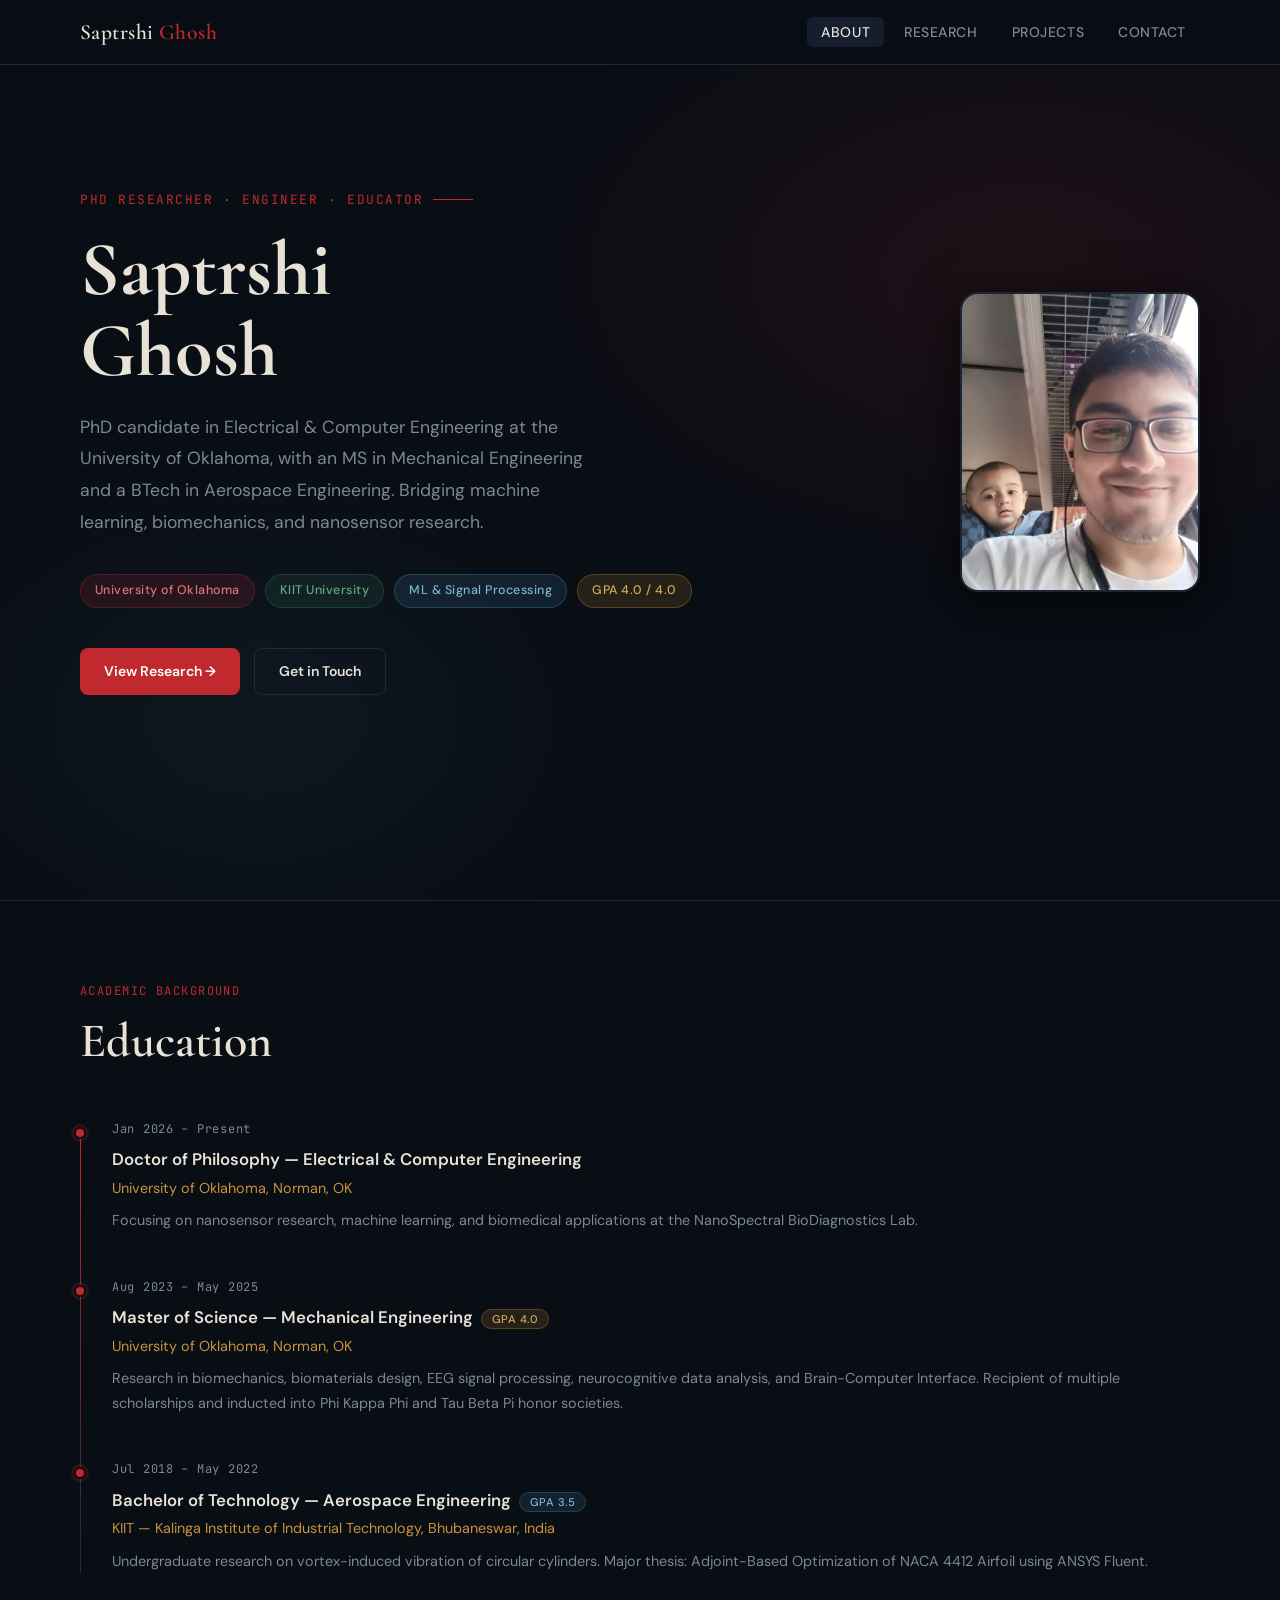
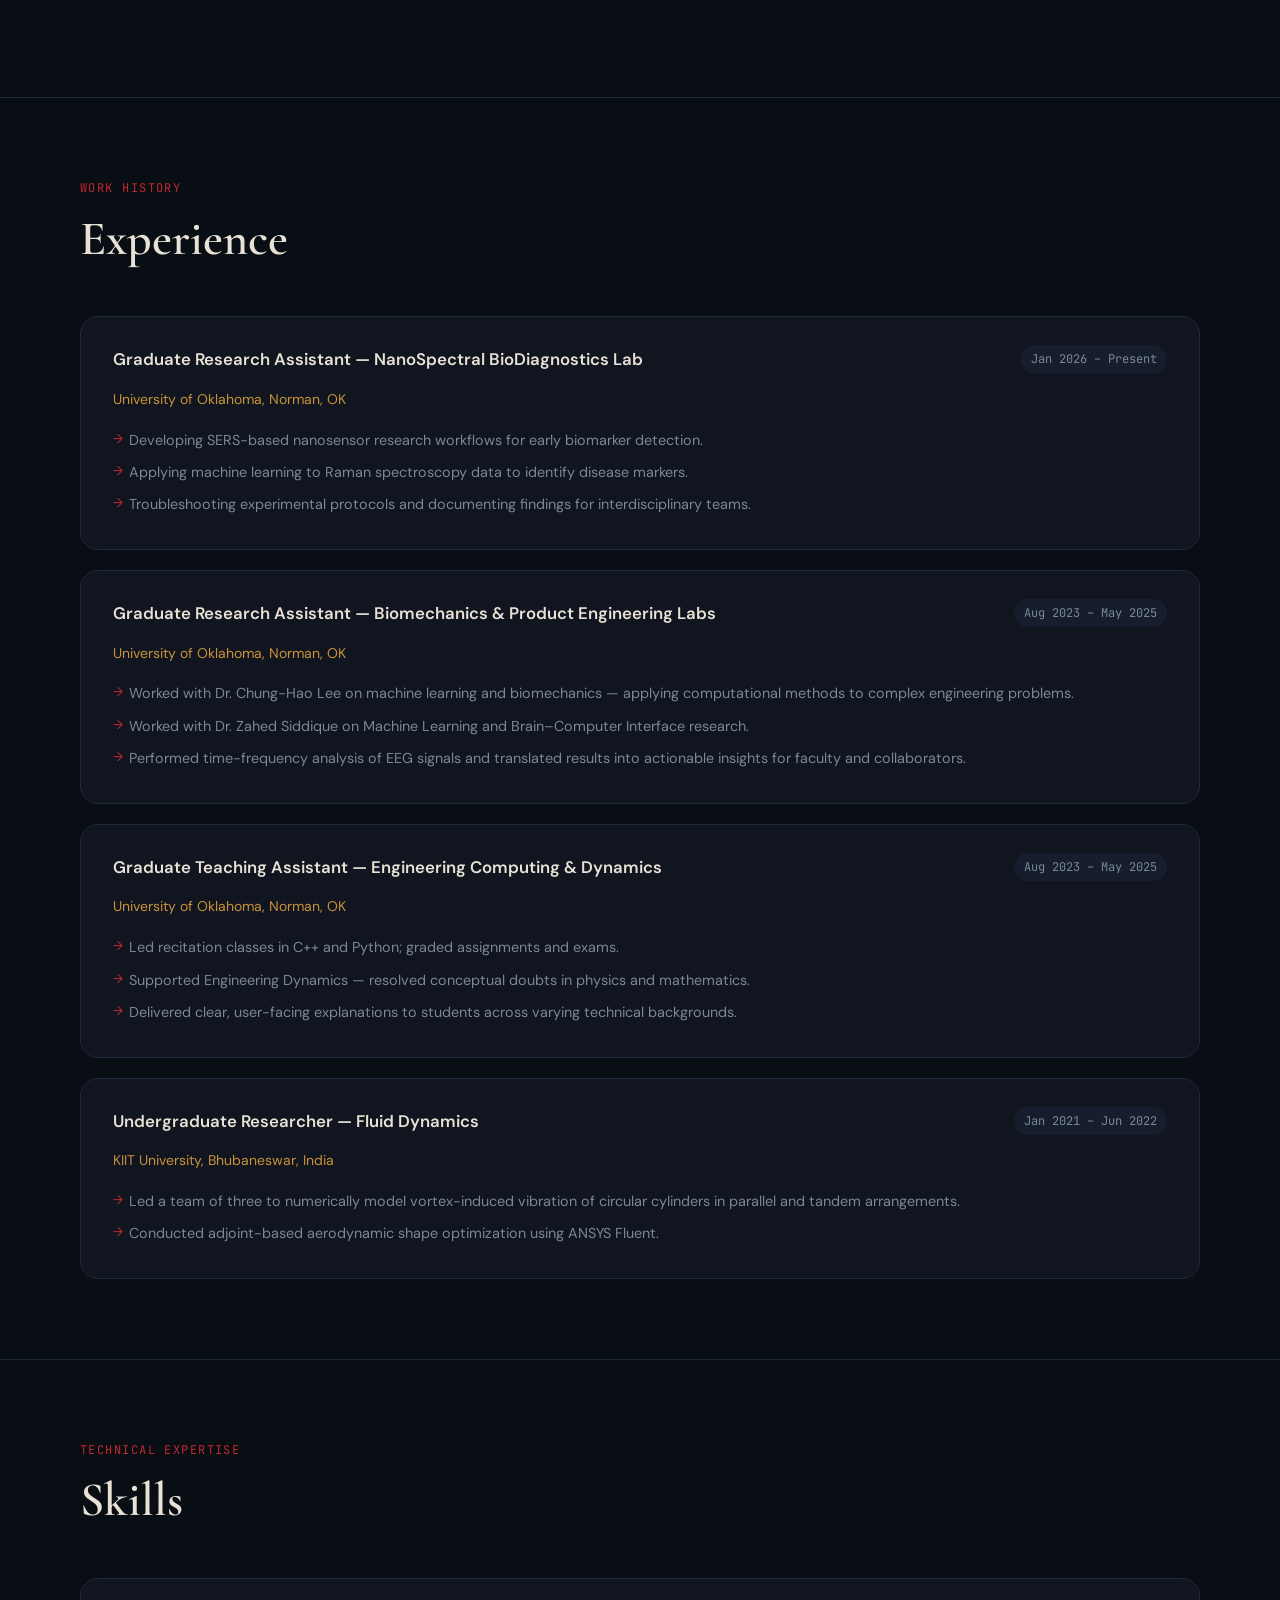
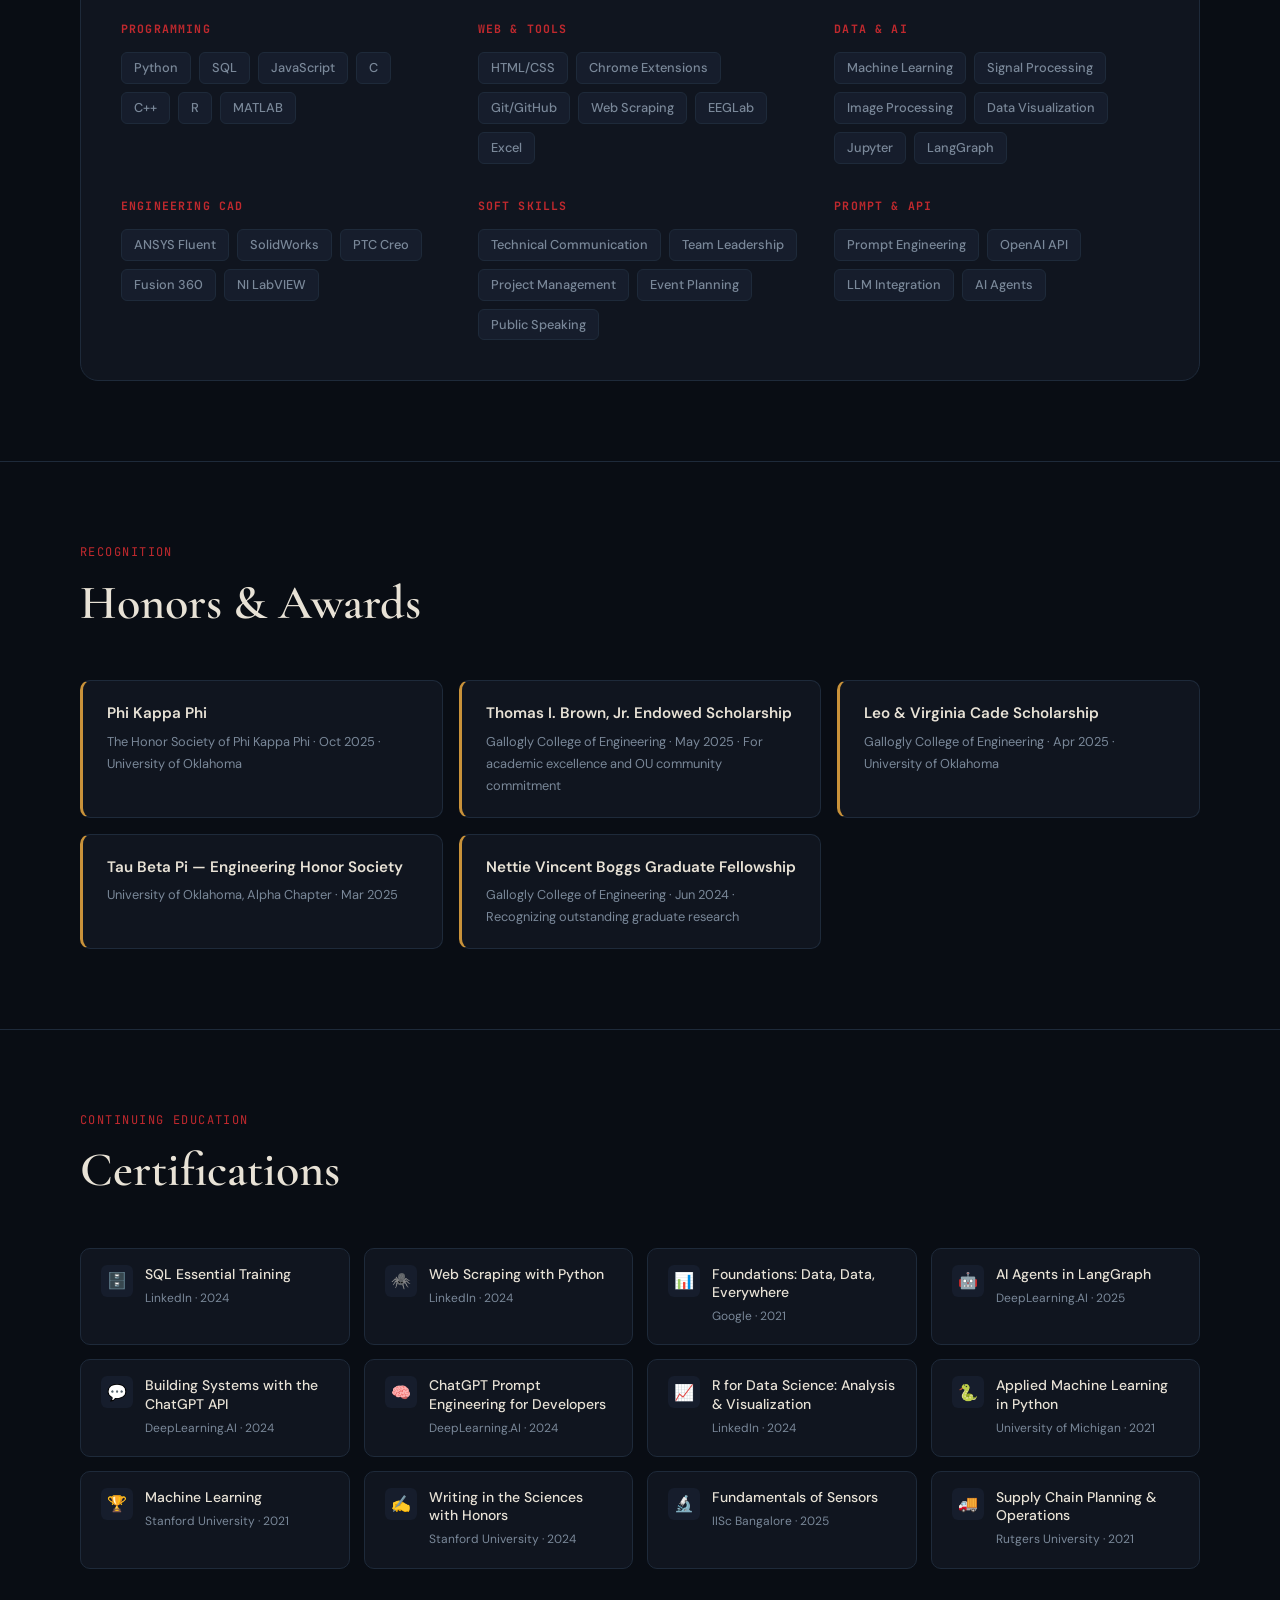
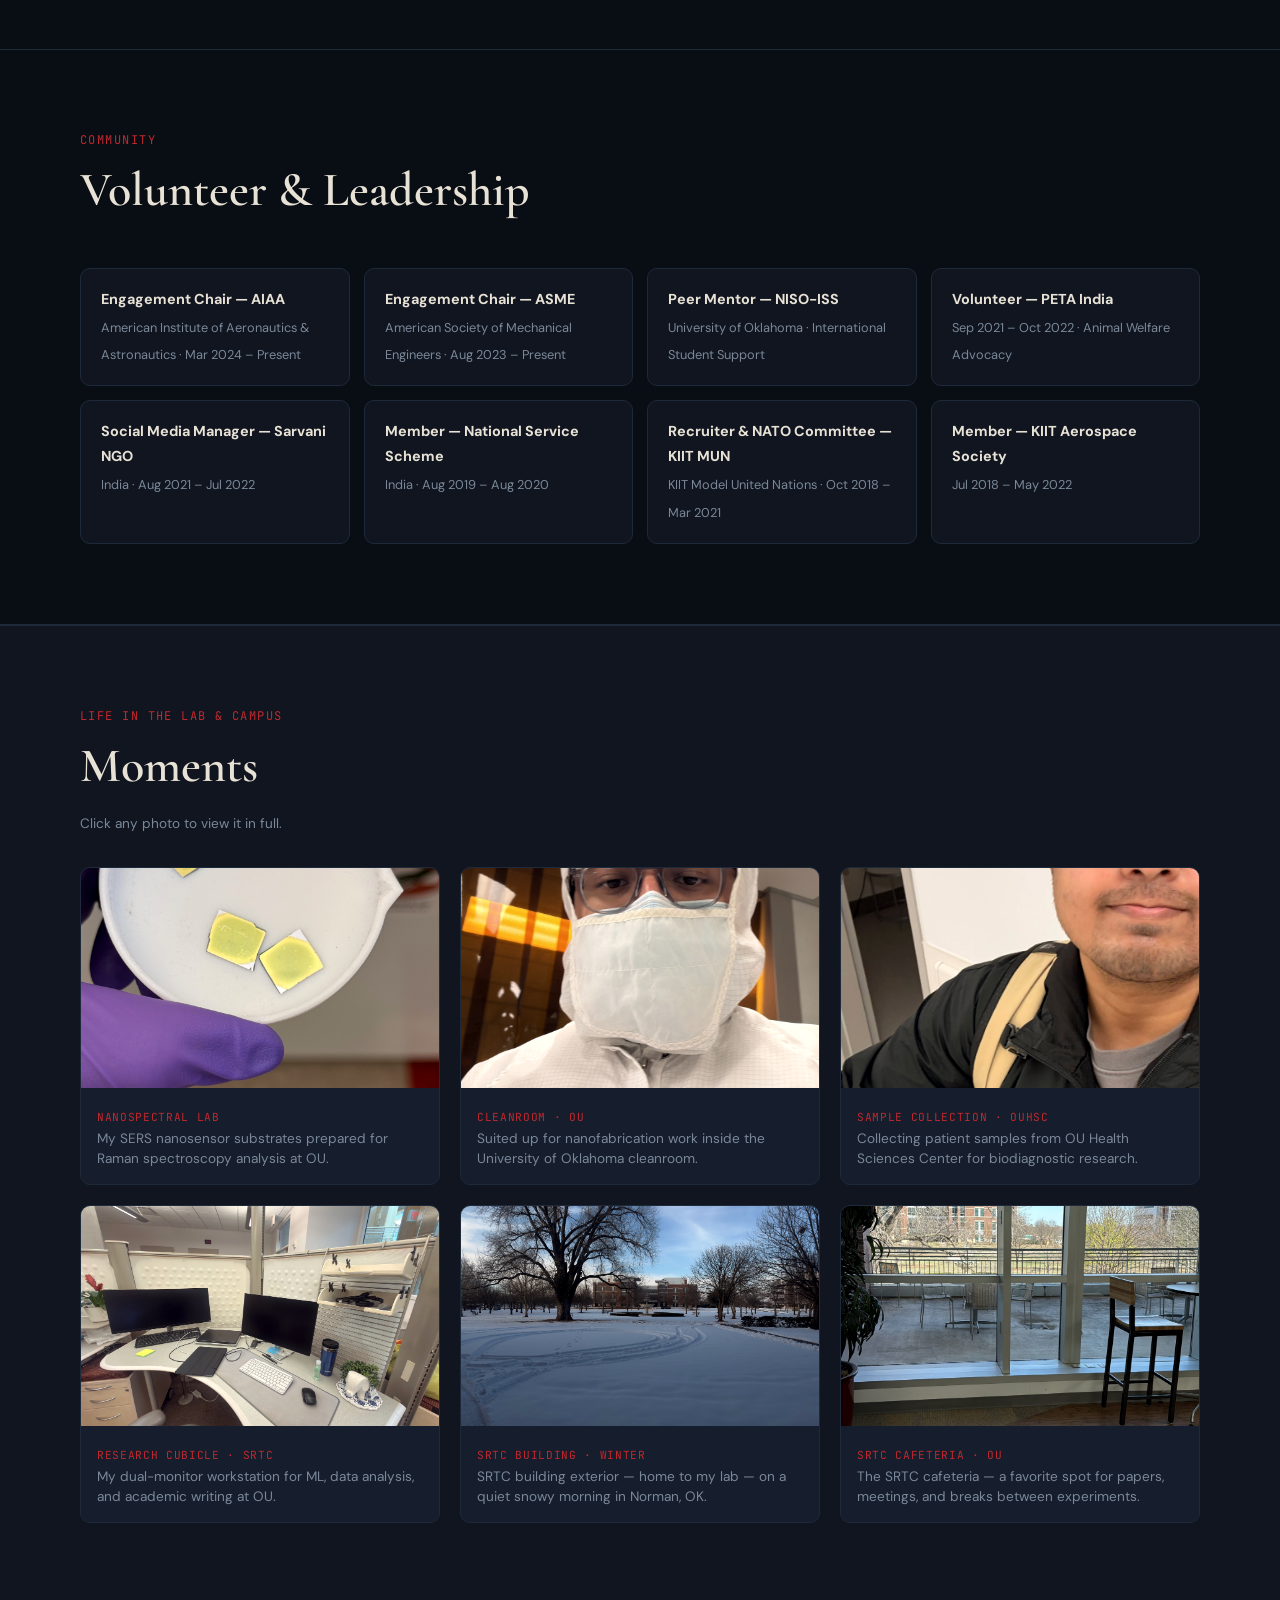
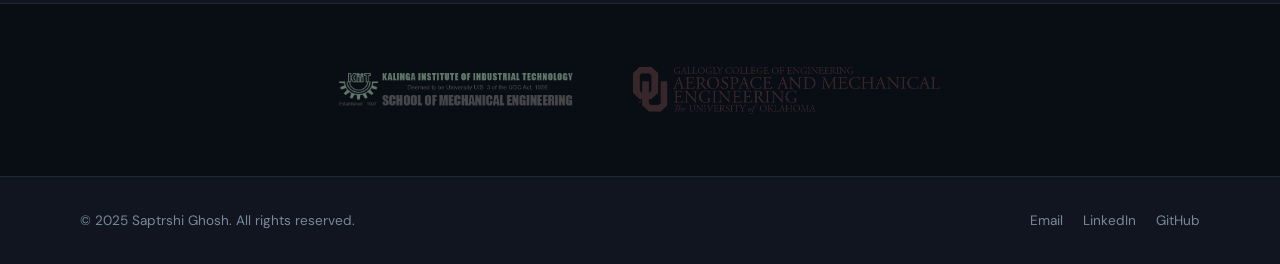
==== commit 72cafc93: "Add files via upload" ====
--- a/index.html
+++ b/index.html
@@ -368,59 +368,101 @@
   <div class="container">
     <p class="section-label">Life in the Lab &amp; Campus</p>
     <h2 class="section-title">Moments</h2>
+    <p style="font-size:0.85rem;color:var(--text-muted);margin-top:-32px;margin-bottom:32px;">Click any photo to view it in full.</p>
     <div class="gallery-grid">
 
-      <div class="gallery-item">
-        <img src="E1602F22-8CCC-4DCD-A07D-F5F1474ABC40.jpg" alt="Lab samples" class="gallery-img">
+      <div class="gallery-item" onclick="openLightbox(this)">
+        <img src="My_SERS_Sensors.JPG" alt="My SERS Sensors" class="gallery-img"
+             data-label="NanoSpectral BioDiagnostics Lab"
+             data-caption="My SERS (Surface-Enhanced Raman Spectroscopy) nanosensor substrates — fabricated and prepared for biomarker detection experiments at OU.">
         <div class="gallery-caption">
           <span>NanoSpectral Lab</span>
-          <p>SERS-based nanosensor samples prepared for Raman spectroscopy analysis — University of Oklahoma.</p>
-        </div>
-      </div>
-
-      <div class="gallery-item">
-        <img src="IMG_5374.HEIC" alt="Cleanroom research" class="gallery-img">
+          <p>My SERS nanosensor substrates prepared for Raman spectroscopy analysis at OU.</p>
+        </div>
+      </div>
+
+      <div class="gallery-item" onclick="openLightbox(this)">
+        <img src="Me_inside_Clean_room.jpg" alt="Me inside the Cleanroom" class="gallery-img"
+             data-label="Cleanroom · University of Oklahoma"
+             data-caption="Suited up in full cleanroom gear inside the OU cleanroom facility — required for nanofabrication and SERS substrate preparation.">
         <div class="gallery-caption">
           <span>Cleanroom · OU</span>
-          <p>Suited up for nanofabrication work inside the University of Oklahoma cleanroom facility.</p>
-        </div>
-      </div>
-
-      <div class="gallery-item">
-        <img src="8A5869BC-7B9B-4602-B5EF-594B68B3E47F.jpg" alt="Receiving research materials" class="gallery-img">
-        <div class="gallery-caption">
-          <span>Research Logistics</span>
-          <p>Receiving temperature-sensitive biological samples for biodiagnostic experiments at OU.</p>
-        </div>
-      </div>
-
-      <div class="gallery-item">
-        <img src="IMG_5781.HEIC" alt="Research workstation" class="gallery-img">
-        <div class="gallery-caption">
-          <span>Research Cubicle · OU</span>
-          <p>Dual-monitor research workstation used for data analysis, machine learning, and academic writing.</p>
-        </div>
-      </div>
-
-      <div class="gallery-item">
-        <img src="83851E72-D8ED-46B0-BAFC-B7AD08490DB9.JPG" alt="OU Campus in winter" class="gallery-img">
-        <div class="gallery-caption">
-          <span>Campus Life · Norman, OK</span>
-          <p>University of Oklahoma campus blanketed in snow — a quiet winter morning in Norman.</p>
-        </div>
-      </div>
-
-      <div class="gallery-item">
-        <img src="IMG_5235.HEIC" alt="Campus building view" class="gallery-img">
-        <div class="gallery-caption">
-          <span>OU Engineering Building</span>
-          <p>View from inside the Gallogly College of Engineering — a favorite spot for study and reflection.</p>
-        </div>
-      </div>
-
-    </div>
-  </div>
-</section>
+          <p>Suited up for nanofabrication work inside the University of Oklahoma cleanroom.</p>
+        </div>
+      </div>
+
+      <div class="gallery-item" onclick="openLightbox(this)">
+        <img src="collecting_patient_samples_from_OUHSC.HEIC" alt="Collecting patient samples from OUHSC" class="gallery-img"
+             data-label="OU Health Sciences Center"
+             data-caption="Collecting temperature-controlled patient samples from OUHSC for biodiagnostic assay experiments in the NanoSpectral Lab.">
+        <div class="gallery-caption">
+          <span>Sample Collection · OUHSC</span>
+          <p>Collecting patient samples from OU Health Sciences Center for biodiagnostic research.</p>
+        </div>
+      </div>
+
+      <div class="gallery-item" onclick="openLightbox(this)">
+        <img src="My_Cubicle.HEIC" alt="My Research Cubicle" class="gallery-img"
+             data-label="Research Cubicle · SRTC, OU"
+             data-caption="My dual-monitor research workstation at the SRTC building — used daily for machine learning, data analysis, signal processing, and academic writing.">
+        <div class="gallery-caption">
+          <span>Research Cubicle · SRTC</span>
+          <p>My dual-monitor workstation for ML, data analysis, and academic writing at OU.</p>
+        </div>
+      </div>
+
+      <div class="gallery-item" onclick="openLightbox(this)">
+        <img src="SRTC_Buidling_Outside.HEIC" alt="SRTC Building Outside in winter" class="gallery-img"
+             data-label="SRTC Building Exterior · Norman, OK"
+             data-caption="The SRTC (Stephenson Research &amp; Technology Center) building exterior on a snowy winter morning — home to the NanoSpectral BioDiagnostics Lab at OU.">
+        <div class="gallery-caption">
+          <span>SRTC Building · Winter</span>
+          <p>SRTC building exterior — home to my lab — on a quiet snowy morning in Norman, OK.</p>
+        </div>
+      </div>
+
+      <div class="gallery-item" onclick="openLightbox(this)">
+        <img src="SRTC_Building_Cafeteria.jpg" alt="SRTC Building Cafeteria" class="gallery-img"
+             data-label="SRTC Building Cafeteria · OU"
+             data-caption="The SRTC building cafeteria area — a favorite spot for reading papers, quick meetings, and breaks between experiments.">
+        <div class="gallery-caption">
+          <span>SRTC Cafeteria · OU</span>
+          <p>The SRTC cafeteria — a favorite spot for papers, meetings, and breaks between experiments.</p>
+        </div>
+      </div>
+
+    </div>
+  </div>
+</section>
+
+<!-- ===== LIGHTBOX ===== -->
+<div class="lightbox-overlay" id="lightbox" onclick="closeLightbox(event)">
+  <button class="lightbox-close" onclick="closeLightbox()">&times;</button>
+  <img class="lightbox-img" id="lightbox-img" src="" alt="">
+  <div class="lightbox-caption">
+    <span id="lightbox-label"></span>
+    <p id="lightbox-caption"></p>
+  </div>
+  <p class="lightbox-hint">Click anywhere or press ESC to close</p>
+</div>
+
+<script>
+function openLightbox(item) {
+  const img = item.querySelector('img');
+  document.getElementById('lightbox-img').src = img.src;
+  document.getElementById('lightbox-img').alt = img.alt;
+  document.getElementById('lightbox-label').textContent = img.dataset.label;
+  document.getElementById('lightbox-caption').innerHTML = img.dataset.caption;
+  document.getElementById('lightbox').classList.add('active');
+  document.body.style.overflow = 'hidden';
+}
+function closeLightbox(e) {
+  if (e && e.target !== e.currentTarget && !e.target.classList.contains('lightbox-close')) return;
+  document.getElementById('lightbox').classList.remove('active');
+  document.body.style.overflow = '';
+}
+document.addEventListener('keydown', e => { if (e.key === 'Escape') closeLightbox(); });
+</script>
 
 <!-- ===== LOGOS ===== -->
 <section class="logos-section">
@@ -437,12 +479,6 @@
   <div class="container footer-inner">
     <p>&copy; 2025 Saptrshi Ghosh. All rights reserved.</p>
     <div class="footer-links">
-      <a href="mailto:saptrshighosh22@gmail.com">Email</a>
+      <a href="/cdn-cgi/l/email-protection#20534150545253484947484f5348121260474d41494c0e434f4d">Email</a>
       <a href="https://www.linkedin.com/in/saptrshighosh/" target="_blank">LinkedIn</a>
-      <a href="https://github.com/saptrshighosh" target="_blank">GitHub</a>
-    </div>
-  </div>
-</footer>
-
-</body>
-</html>
+      <a href="https://github.com/saptrshighosh" target="_blank">GitHub</a>
--- a/style.css
+++ b/style.css
@@ -778,6 +778,90 @@
 .fade-up-4 { animation-delay: 0.4s; opacity: 0; }
 .fade-up-5 { animation-delay: 0.5s; opacity: 0; }
 
+/* === LIGHTBOX === */
+.gallery-img {
+  cursor: zoom-in;
+}
+
+.lightbox-overlay {
+  display: none;
+  position: fixed;
+  inset: 0;
+  z-index: 999;
+  background: rgba(0, 0, 0, 0.92);
+  backdrop-filter: blur(8px);
+  align-items: center;
+  justify-content: center;
+  flex-direction: column;
+  padding: 24px;
+}
+
+.lightbox-overlay.active {
+  display: flex;
+}
+
+.lightbox-img {
+  max-width: 90vw;
+  max-height: 80vh;
+  width: auto;
+  height: auto;
+  object-fit: contain;
+  border-radius: var(--radius);
+  box-shadow: var(--shadow-lg);
+  animation: fadeUp 0.2s ease;
+}
+
+.lightbox-caption {
+  margin-top: 16px;
+  text-align: center;
+  max-width: 600px;
+}
+
+.lightbox-caption p {
+  font-size: 0.95rem;
+  color: var(--text);
+  line-height: 1.6;
+}
+
+.lightbox-caption span {
+  font-family: var(--font-mono);
+  font-size: 0.72rem;
+  color: var(--crimson);
+  letter-spacing: 0.08em;
+  text-transform: uppercase;
+  display: block;
+  margin-bottom: 6px;
+}
+
+.lightbox-close {
+  position: fixed;
+  top: 20px;
+  right: 24px;
+  width: 40px;
+  height: 40px;
+  border-radius: 50%;
+  background: var(--surface);
+  border: 1px solid var(--border);
+  color: var(--text);
+  font-size: 1.2rem;
+  cursor: pointer;
+  display: flex;
+  align-items: center;
+  justify-content: center;
+  transition: background var(--transition);
+  z-index: 1000;
+}
+
+.lightbox-close:hover { background: var(--surface-2); }
+
+.lightbox-hint {
+  font-size: 0.75rem;
+  color: var(--text-muted);
+  margin-top: 12px;
+  font-family: var(--font-mono);
+  letter-spacing: 0.06em;
+}
+
 /* === RESPONSIVE === */
 @media (max-width: 768px) {
   .hero-grid { grid-template-columns: 1fr; }
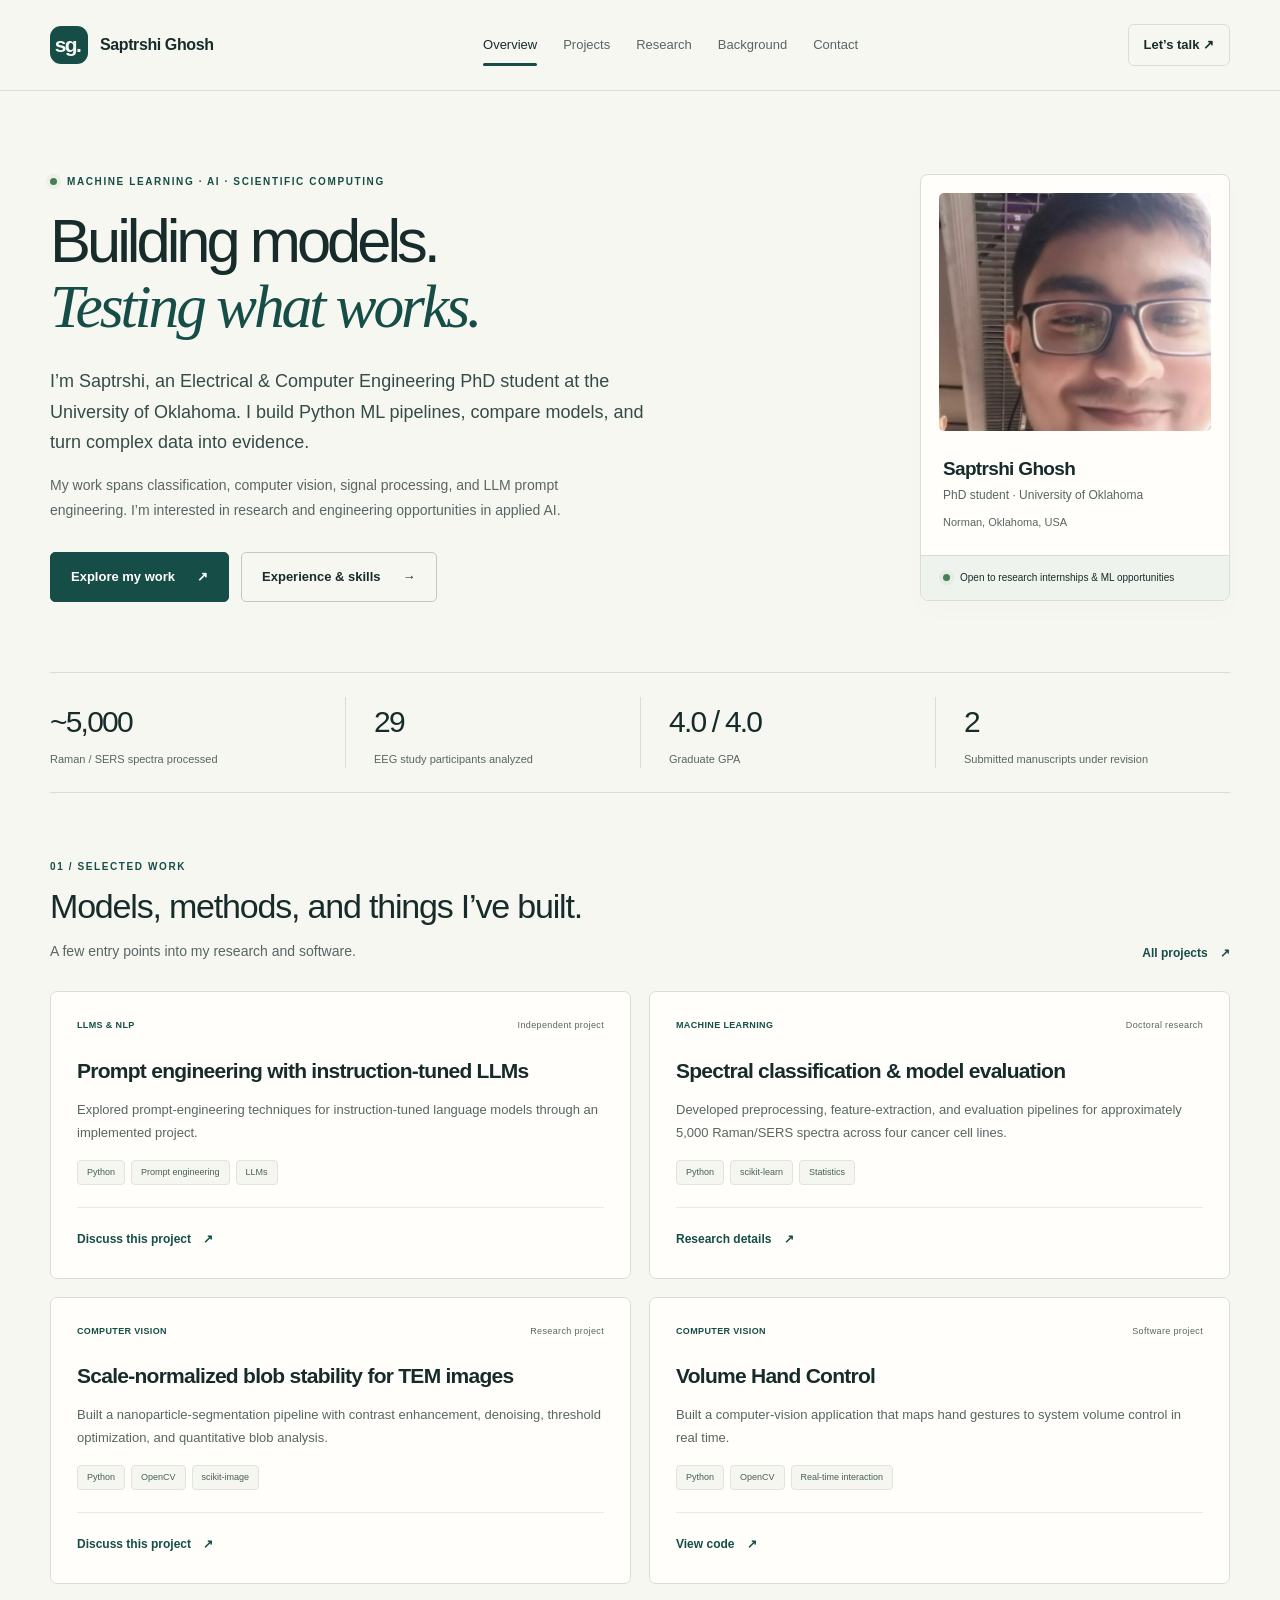
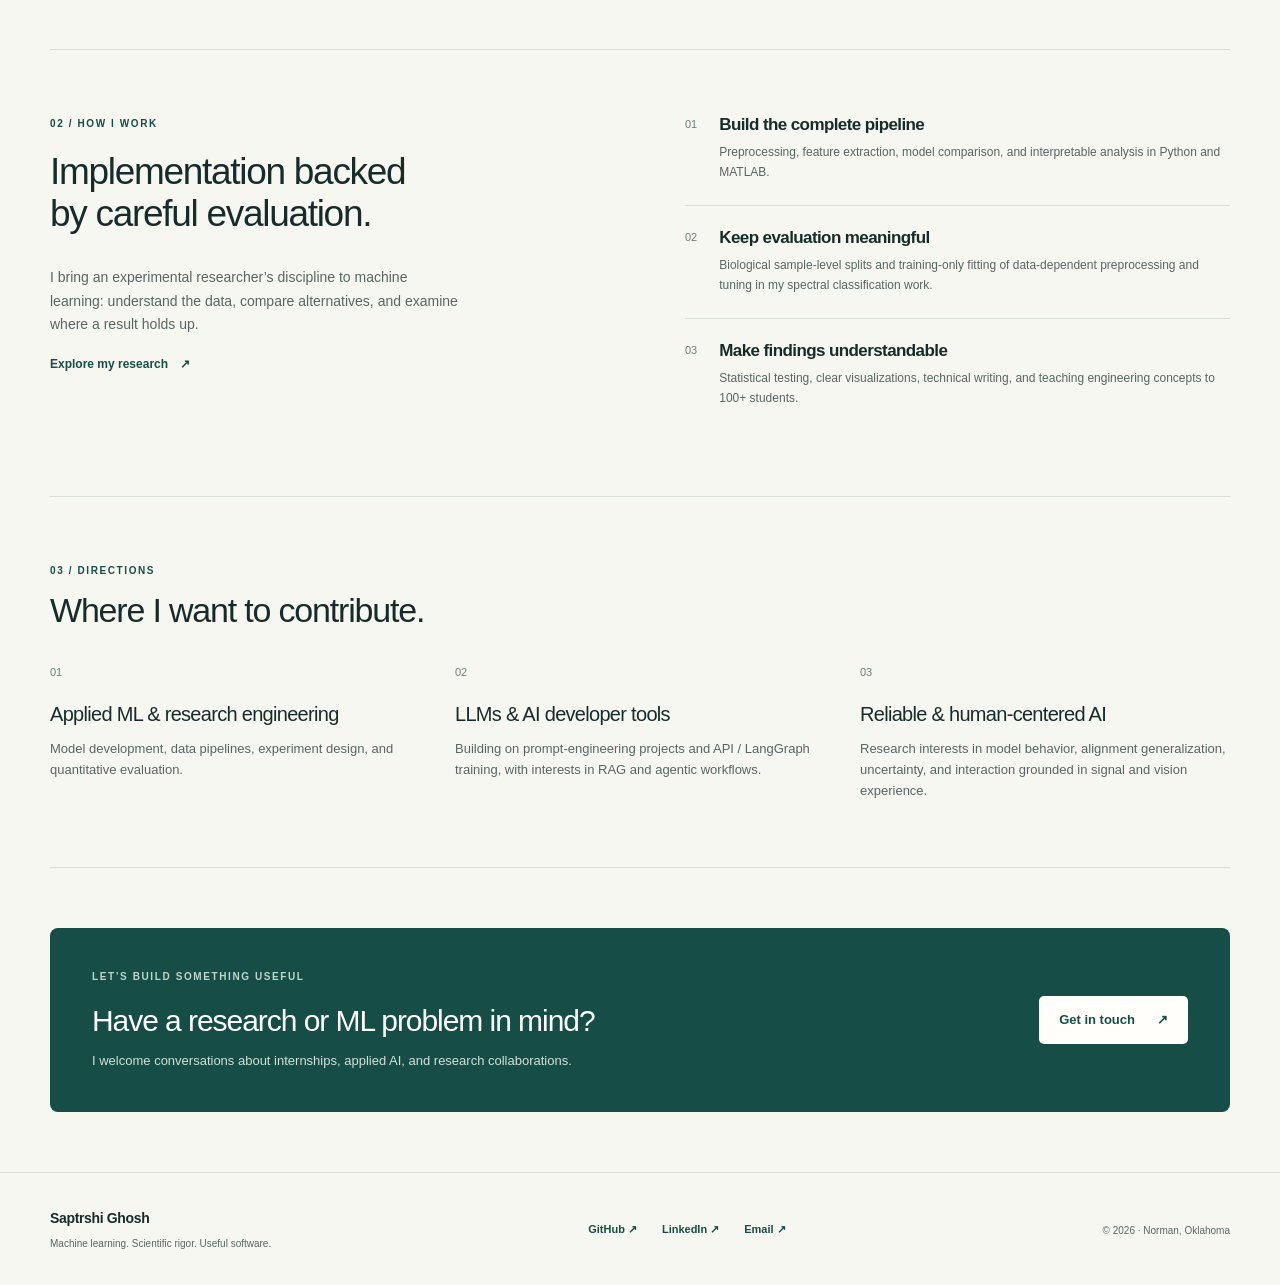
==== commit 09919df1: "Rebuild portfolio around machine learning and AI" ====
--- a/index.html
+++ b/index.html
@@ -1,484 +1,12 @@
-<!DOCTYPE html>
-<html lang="en">
-<head>
-  <meta charset="UTF-8">
-  <meta name="viewport" content="width=device-width, initial-scale=1.0">
-  <title>Saptrshi Ghosh — Engineer & Researcher</title>
-  <link rel="icon" href="OU-logo-2.png" type="image/png">
-  <link rel="stylesheet" href="style.css">
-</head>
-<body>
-
-<!-- ===== HEADER ===== -->
-<header>
-  <div class="container header-inner">
-    <a href="index.html" class="logo">Saptrshi <span>Ghosh</span></a>
-    <nav>
-      <ul>
-        <li><a href="index.html" class="active">About</a></li>
-        <li><a href="research.html">Research</a></li>
-        <li><a href="projects.html">Projects</a></li>
-        <li><a href="contact.html">Contact</a></li>
-      </ul>
-    </nav>
-  </div>
-</header>
-
-<!-- ===== HERO ===== -->
-<section class="hero">
-  <div class="container hero-grid">
-    <div>
-      <p class="hero-eyebrow fade-up fade-up-1">PhD Researcher · Engineer · Educator</p>
-      <h1 class="hero-name fade-up fade-up-2">Saptrshi<br>Ghosh</h1>
-      <p class="hero-tagline fade-up fade-up-3">
-        PhD candidate in Electrical &amp; Computer Engineering at the University of Oklahoma,
-        with an MS in Mechanical Engineering and a BTech in Aerospace Engineering.
-        Bridging machine learning, biomechanics, and nanosensor research.
-      </p>
-      <div class="hero-badges fade-up fade-up-3">
-        <span class="badge badge-crimson">University of Oklahoma</span>
-        <span class="badge badge-green">KIIT University</span>
-        <span class="badge badge-blue">ML &amp; Signal Processing</span>
-        <span class="badge badge-gold">GPA 4.0 / 4.0</span>
-      </div>
-      <div class="hero-cta fade-up fade-up-4">
-        <a href="research.html" class="btn btn-primary">View Research →</a>
-        <a href="contact.html" class="btn btn-outline">Get in Touch</a>
-      </div>
-    </div>
-    <img src="profile.jpg" alt="Saptrshi Ghosh" class="hero-photo fade-up fade-up-5">
-  </div>
-</section>
-
-<hr class="divider">
-
-<!-- ===== EDUCATION ===== -->
-<section>
-  <div class="container">
-    <p class="section-label">Academic Background</p>
-    <h2 class="section-title">Education</h2>
-    <div class="timeline">
-
-      <div class="timeline-item">
-        <p class="timeline-date">Jan 2026 – Present</p>
-        <p class="timeline-title">Doctor of Philosophy — Electrical &amp; Computer Engineering</p>
-        <p class="timeline-institution">University of Oklahoma, Norman, OK</p>
-        <p class="timeline-desc">Focusing on nanosensor research, machine learning, and biomedical applications at the NanoSpectral BioDiagnostics Lab.</p>
-      </div>
-
-      <div class="timeline-item">
-        <p class="timeline-date">Aug 2023 – May 2025</p>
-        <p class="timeline-title">Master of Science — Mechanical Engineering &nbsp;<span class="badge badge-gold" style="font-size:0.7rem;padding:2px 10px;">GPA 4.0</span></p>
-        <p class="timeline-institution">University of Oklahoma, Norman, OK</p>
-        <p class="timeline-desc">Research in biomechanics, biomaterials design, EEG signal processing, neurocognitive data analysis, and Brain-Computer Interface. Recipient of multiple scholarships and inducted into Phi Kappa Phi and Tau Beta Pi honor societies.</p>
-      </div>
-
-      <div class="timeline-item">
-        <p class="timeline-date">Jul 2018 – May 2022</p>
-        <p class="timeline-title">Bachelor of Technology — Aerospace Engineering &nbsp;<span class="badge badge-blue" style="font-size:0.7rem;padding:2px 10px;">GPA 3.5</span></p>
-        <p class="timeline-institution">KIIT — Kalinga Institute of Industrial Technology, Bhubaneswar, India</p>
-        <p class="timeline-desc">Undergraduate research on vortex-induced vibration of circular cylinders. Major thesis: Adjoint-Based Optimization of NACA 4412 Airfoil using ANSYS Fluent.</p>
-      </div>
-
-    </div>
-  </div>
-</section>
-
-<hr class="divider">
-
-<!-- ===== EXPERIENCE ===== -->
-<section>
-  <div class="container">
-    <p class="section-label">Work History</p>
-    <h2 class="section-title">Experience</h2>
-    <div class="exp-grid">
-
-      <div class="exp-card">
-        <div class="exp-card-header">
-          <p class="exp-title">Graduate Research Assistant — NanoSpectral BioDiagnostics Lab</p>
-          <span class="exp-period">Jan 2026 – Present</span>
-        </div>
-        <p class="exp-org">University of Oklahoma, Norman, OK</p>
-        <ul class="exp-list">
-          <li>Developing SERS-based nanosensor research workflows for early biomarker detection.</li>
-          <li>Applying machine learning to Raman spectroscopy data to identify disease markers.</li>
-          <li>Troubleshooting experimental protocols and documenting findings for interdisciplinary teams.</li>
-        </ul>
-      </div>
-
-      <div class="exp-card">
-        <div class="exp-card-header">
-          <p class="exp-title">Graduate Research Assistant — Biomechanics &amp; Product Engineering Labs</p>
-          <span class="exp-period">Aug 2023 – May 2025</span>
-        </div>
-        <p class="exp-org">University of Oklahoma, Norman, OK</p>
-        <ul class="exp-list">
-          <li>Worked with Dr. Chung-Hao Lee on machine learning and biomechanics — applying computational methods to complex engineering problems.</li>
-          <li>Worked with Dr. Zahed Siddique on Machine Learning and Brain–Computer Interface research.</li>
-          <li>Performed time-frequency analysis of EEG signals and translated results into actionable insights for faculty and collaborators.</li>
-        </ul>
-      </div>
-
-      <div class="exp-card">
-        <div class="exp-card-header">
-          <p class="exp-title">Graduate Teaching Assistant — Engineering Computing &amp; Dynamics</p>
-          <span class="exp-period">Aug 2023 – May 2025</span>
-        </div>
-        <p class="exp-org">University of Oklahoma, Norman, OK</p>
-        <ul class="exp-list">
-          <li>Led recitation classes in C++ and Python; graded assignments and exams.</li>
-          <li>Supported Engineering Dynamics — resolved conceptual doubts in physics and mathematics.</li>
-          <li>Delivered clear, user-facing explanations to students across varying technical backgrounds.</li>
-        </ul>
-      </div>
-
-      <div class="exp-card">
-        <div class="exp-card-header">
-          <p class="exp-title">Undergraduate Researcher — Fluid Dynamics</p>
-          <span class="exp-period">Jan 2021 – Jun 2022</span>
-        </div>
-        <p class="exp-org">KIIT University, Bhubaneswar, India</p>
-        <ul class="exp-list">
-          <li>Led a team of three to numerically model vortex-induced vibration of circular cylinders in parallel and tandem arrangements.</li>
-          <li>Conducted adjoint-based aerodynamic shape optimization using ANSYS Fluent.</li>
-        </ul>
-      </div>
-
-    </div>
-  </div>
-</section>
-
-<hr class="divider">
-
-<!-- ===== SKILLS ===== -->
-<section>
-  <div class="container">
-    <p class="section-label">Technical Expertise</p>
-    <h2 class="section-title">Skills</h2>
-    <div class="skills-section">
-      <div class="skills-grid">
-        <div class="skill-group">
-          <h4>Programming</h4>
-          <div class="skill-tags">
-            <span class="skill-tag">Python</span>
-            <span class="skill-tag">SQL</span>
-            <span class="skill-tag">JavaScript</span>
-            <span class="skill-tag">C</span>
-            <span class="skill-tag">C++</span>
-            <span class="skill-tag">R</span>
-            <span class="skill-tag">MATLAB</span>
-          </div>
-        </div>
-        <div class="skill-group">
-          <h4>Web &amp; Tools</h4>
-          <div class="skill-tags">
-            <span class="skill-tag">HTML/CSS</span>
-            <span class="skill-tag">Chrome Extensions</span>
-            <span class="skill-tag">Git/GitHub</span>
-            <span class="skill-tag">Web Scraping</span>
-            <span class="skill-tag">EEGLab</span>
-            <span class="skill-tag">Excel</span>
-          </div>
-        </div>
-        <div class="skill-group">
-          <h4>Data &amp; AI</h4>
-          <div class="skill-tags">
-            <span class="skill-tag">Machine Learning</span>
-            <span class="skill-tag">Signal Processing</span>
-            <span class="skill-tag">Image Processing</span>
-            <span class="skill-tag">Data Visualization</span>
-            <span class="skill-tag">Jupyter</span>
-            <span class="skill-tag">LangGraph</span>
-          </div>
-        </div>
-        <div class="skill-group">
-          <h4>Engineering CAD</h4>
-          <div class="skill-tags">
-            <span class="skill-tag">ANSYS Fluent</span>
-            <span class="skill-tag">SolidWorks</span>
-            <span class="skill-tag">PTC Creo</span>
-            <span class="skill-tag">Fusion 360</span>
-            <span class="skill-tag">NI LabVIEW</span>
-          </div>
-        </div>
-        <div class="skill-group">
-          <h4>Soft Skills</h4>
-          <div class="skill-tags">
-            <span class="skill-tag">Technical Communication</span>
-            <span class="skill-tag">Team Leadership</span>
-            <span class="skill-tag">Project Management</span>
-            <span class="skill-tag">Event Planning</span>
-            <span class="skill-tag">Public Speaking</span>
-          </div>
-        </div>
-        <div class="skill-group">
-          <h4>Prompt &amp; API</h4>
-          <div class="skill-tags">
-            <span class="skill-tag">Prompt Engineering</span>
-            <span class="skill-tag">OpenAI API</span>
-            <span class="skill-tag">LLM Integration</span>
-            <span class="skill-tag">AI Agents</span>
-          </div>
-        </div>
-      </div>
-    </div>
-  </div>
-</section>
-
-<hr class="divider">
-
-<!-- ===== AWARDS === -->
-<section>
-  <div class="container">
-    <p class="section-label">Recognition</p>
-    <h2 class="section-title">Honors &amp; Awards</h2>
-    <div class="awards-grid">
-      <div class="award-card">
-        <h4>Phi Kappa Phi</h4>
-        <p>The Honor Society of Phi Kappa Phi · Oct 2025 · University of Oklahoma</p>
-      </div>
-      <div class="award-card">
-        <h4>Thomas I. Brown, Jr. Endowed Scholarship</h4>
-        <p>Gallogly College of Engineering · May 2025 · For academic excellence and OU community commitment</p>
-      </div>
-      <div class="award-card">
-        <h4>Leo &amp; Virginia Cade Scholarship</h4>
-        <p>Gallogly College of Engineering · Apr 2025 · University of Oklahoma</p>
-      </div>
-      <div class="award-card">
-        <h4>Tau Beta Pi — Engineering Honor Society</h4>
-        <p>University of Oklahoma, Alpha Chapter · Mar 2025</p>
-      </div>
-      <div class="award-card">
-        <h4>Nettie Vincent Boggs Graduate Fellowship</h4>
-        <p>Gallogly College of Engineering · Jun 2024 · Recognizing outstanding graduate research</p>
-      </div>
-    </div>
-  </div>
-</section>
-
-<hr class="divider">
-
-<!-- ===== CERTIFICATIONS ===== -->
-<section>
-  <div class="container">
-    <p class="section-label">Continuing Education</p>
-    <h2 class="section-title">Certifications</h2>
-    <div class="cert-grid">
-      <div class="cert-card">
-        <div class="cert-icon">🗄️</div>
-        <div class="cert-info"><p>SQL Essential Training</p><span>LinkedIn · 2024</span></div>
-      </div>
-      <div class="cert-card">
-        <div class="cert-icon">🕷️</div>
-        <div class="cert-info"><p>Web Scraping with Python</p><span>LinkedIn · 2024</span></div>
-      </div>
-      <div class="cert-card">
-        <div class="cert-icon">📊</div>
-        <div class="cert-info"><p>Foundations: Data, Data, Everywhere</p><span>Google · 2021</span></div>
-      </div>
-      <div class="cert-card">
-        <div class="cert-icon">🤖</div>
-        <div class="cert-info"><p>AI Agents in LangGraph</p><span>DeepLearning.AI · 2025</span></div>
-      </div>
-      <div class="cert-card">
-        <div class="cert-icon">💬</div>
-        <div class="cert-info"><p>Building Systems with the ChatGPT API</p><span>DeepLearning.AI · 2024</span></div>
-      </div>
-      <div class="cert-card">
-        <div class="cert-icon">🧠</div>
-        <div class="cert-info"><p>ChatGPT Prompt Engineering for Developers</p><span>DeepLearning.AI · 2024</span></div>
-      </div>
-      <div class="cert-card">
-        <div class="cert-icon">📈</div>
-        <div class="cert-info"><p>R for Data Science: Analysis &amp; Visualization</p><span>LinkedIn · 2024</span></div>
-      </div>
-      <div class="cert-card">
-        <div class="cert-icon">🐍</div>
-        <div class="cert-info"><p>Applied Machine Learning in Python</p><span>University of Michigan · 2021</span></div>
-      </div>
-      <div class="cert-card">
-        <div class="cert-icon">🏆</div>
-        <div class="cert-info"><p>Machine Learning</p><span>Stanford University · 2021</span></div>
-      </div>
-      <div class="cert-card">
-        <div class="cert-icon">✍️</div>
-        <div class="cert-info"><p>Writing in the Sciences with Honors</p><span>Stanford University · 2024</span></div>
-      </div>
-      <div class="cert-card">
-        <div class="cert-icon">🔬</div>
-        <div class="cert-info"><p>Fundamentals of Sensors</p><span>IISc Bangalore · 2025</span></div>
-      </div>
-      <div class="cert-card">
-        <div class="cert-icon">🚚</div>
-        <div class="cert-info"><p>Supply Chain Planning &amp; Operations</p><span>Rutgers University · 2021</span></div>
-      </div>
-    </div>
-  </div>
-</section>
-
-<hr class="divider">
-
-<!-- ===== VOLUNTEER ===== -->
-<section>
-  <div class="container">
-    <p class="section-label">Community</p>
-    <h2 class="section-title">Volunteer &amp; Leadership</h2>
-    <div class="volunteer-grid">
-      <div class="vol-item">
-        <strong>Engagement Chair — AIAA</strong>
-        <span>American Institute of Aeronautics &amp; Astronautics · Mar 2024 – Present</span>
-      </div>
-      <div class="vol-item">
-        <strong>Engagement Chair — ASME</strong>
-        <span>American Society of Mechanical Engineers · Aug 2023 – Present</span>
-      </div>
-      <div class="vol-item">
-        <strong>Peer Mentor — NISO-ISS</strong>
-        <span>University of Oklahoma · International Student Support</span>
-      </div>
-      <div class="vol-item">
-        <strong>Volunteer — PETA India</strong>
-        <span>Sep 2021 – Oct 2022 · Animal Welfare Advocacy</span>
-      </div>
-      <div class="vol-item">
-        <strong>Social Media Manager — Sarvani NGO</strong>
-        <span>India · Aug 2021 – Jul 2022</span>
-      </div>
-      <div class="vol-item">
-        <strong>Member — National Service Scheme</strong>
-        <span>India · Aug 2019 – Aug 2020</span>
-      </div>
-      <div class="vol-item">
-        <strong>Recruiter &amp; NATO Committee — KIIT MUN</strong>
-        <span>KIIT Model United Nations · Oct 2018 – Mar 2021</span>
-      </div>
-      <div class="vol-item">
-        <strong>Member — KIIT Aerospace Society</strong>
-        <span>Jul 2018 – May 2022</span>
-      </div>
-    </div>
-  </div>
-</section>
-
-<hr class="divider">
-
-<!-- ===== PHOTO GALLERY ===== -->
-<section class="gallery-section">
-  <div class="container">
-    <p class="section-label">Life in the Lab &amp; Campus</p>
-    <h2 class="section-title">Moments</h2>
-    <p style="font-size:0.85rem;color:var(--text-muted);margin-top:-32px;margin-bottom:32px;">Click any photo to view it in full.</p>
-    <div class="gallery-grid">
-
-      <div class="gallery-item" onclick="openLightbox(this)">
-        <img src="My_SERS_Sensors.JPG" alt="My SERS Sensors" class="gallery-img"
-             data-label="NanoSpectral BioDiagnostics Lab"
-             data-caption="My SERS (Surface-Enhanced Raman Spectroscopy) nanosensor substrates — fabricated and prepared for biomarker detection experiments at OU.">
-        <div class="gallery-caption">
-          <span>NanoSpectral Lab</span>
-          <p>My SERS nanosensor substrates prepared for Raman spectroscopy analysis at OU.</p>
-        </div>
-      </div>
-
-      <div class="gallery-item" onclick="openLightbox(this)">
-        <img src="Me_inside_Clean_room.jpg" alt="Me inside the Cleanroom" class="gallery-img"
-             data-label="Cleanroom · University of Oklahoma"
-             data-caption="Suited up in full cleanroom gear inside the OU cleanroom facility — required for nanofabrication and SERS substrate preparation.">
-        <div class="gallery-caption">
-          <span>Cleanroom · OU</span>
-          <p>Suited up for nanofabrication work inside the University of Oklahoma cleanroom.</p>
-        </div>
-      </div>
-
-      <div class="gallery-item" onclick="openLightbox(this)">
-        <img src="collecting_patient_samples_from_OUHSC.HEIC" alt="Collecting patient samples from OUHSC" class="gallery-img"
-             data-label="OU Health Sciences Center"
-             data-caption="Collecting temperature-controlled patient samples from OUHSC for biodiagnostic assay experiments in the NanoSpectral Lab.">
-        <div class="gallery-caption">
-          <span>Sample Collection · OUHSC</span>
-          <p>Collecting patient samples from OU Health Sciences Center for biodiagnostic research.</p>
-        </div>
-      </div>
-
-      <div class="gallery-item" onclick="openLightbox(this)">
-        <img src="My_Cubicle.HEIC" alt="My Research Cubicle" class="gallery-img"
-             data-label="Research Cubicle · SRTC, OU"
-             data-caption="My dual-monitor research workstation at the SRTC building — used daily for machine learning, data analysis, signal processing, and academic writing.">
-        <div class="gallery-caption">
-          <span>Research Cubicle · SRTC</span>
-          <p>My dual-monitor workstation for ML, data analysis, and academic writing at OU.</p>
-        </div>
-      </div>
-
-      <div class="gallery-item" onclick="openLightbox(this)">
-        <img src="SRTC_Buidling_Outside.HEIC" alt="SRTC Building Outside in winter" class="gallery-img"
-             data-label="SRTC Building Exterior · Norman, OK"
-             data-caption="The SRTC (Stephenson Research &amp; Technology Center) building exterior on a snowy winter morning — home to the NanoSpectral BioDiagnostics Lab at OU.">
-        <div class="gallery-caption">
-          <span>SRTC Building · Winter</span>
-          <p>SRTC building exterior — home to my lab — on a quiet snowy morning in Norman, OK.</p>
-        </div>
-      </div>
-
-      <div class="gallery-item" onclick="openLightbox(this)">
-        <img src="SRTC_Building_Cafeteria.jpg" alt="SRTC Building Cafeteria" class="gallery-img"
-             data-label="SRTC Building Cafeteria · OU"
-             data-caption="The SRTC building cafeteria area — a favorite spot for reading papers, quick meetings, and breaks between experiments.">
-        <div class="gallery-caption">
-          <span>SRTC Cafeteria · OU</span>
-          <p>The SRTC cafeteria — a favorite spot for papers, meetings, and breaks between experiments.</p>
-        </div>
-      </div>
-
-    </div>
-  </div>
-</section>
-
-<!-- ===== LIGHTBOX ===== -->
-<div class="lightbox-overlay" id="lightbox" onclick="closeLightbox(event)">
-  <button class="lightbox-close" onclick="closeLightbox()">&times;</button>
-  <img class="lightbox-img" id="lightbox-img" src="" alt="">
-  <div class="lightbox-caption">
-    <span id="lightbox-label"></span>
-    <p id="lightbox-caption"></p>
-  </div>
-  <p class="lightbox-hint">Click anywhere or press ESC to close</p>
-</div>
-
-<script>
-function openLightbox(item) {
-  const img = item.querySelector('img');
-  document.getElementById('lightbox-img').src = img.src;
-  document.getElementById('lightbox-img').alt = img.alt;
-  document.getElementById('lightbox-label').textContent = img.dataset.label;
-  document.getElementById('lightbox-caption').innerHTML = img.dataset.caption;
-  document.getElementById('lightbox').classList.add('active');
-  document.body.style.overflow = 'hidden';
-}
-function closeLightbox(e) {
-  if (e && e.target !== e.currentTarget && !e.target.classList.contains('lightbox-close')) return;
-  document.getElementById('lightbox').classList.remove('active');
-  document.body.style.overflow = '';
-}
-document.addEventListener('keydown', e => { if (e.key === 'Escape') closeLightbox(); });
-</script>
-
-<!-- ===== LOGOS ===== -->
-<section class="logos-section">
-  <div class="container">
-    <div class="logo-strip">
-      <img src="kiit-logo.webp" alt="KIIT University" class="school-logo">
-      <img src="OU-logo.png" alt="University of Oklahoma" class="school-logo">
-    </div>
-  </div>
-</section>
-
-<!-- ===== FOOTER ===== -->
-<footer>
-  <div class="container footer-inner">
-    <p>&copy; 2025 Saptrshi Ghosh. All rights reserved.</p>
-    <div class="footer-links">
-      <a href="/cdn-cgi/l/email-protection#20534150545253484947484f5348121260474d41494c0e434f4d">Email</a>
-      <a href="https://www.linkedin.com/in/saptrshighosh/" target="_blank">LinkedIn</a>
-      <a href="https://github.com/saptrshighosh" target="_blank">GitHub</a>+<!doctype html>
+<html lang="en"><head><meta charset="utf-8"><meta name="viewport" content="width=device-width, initial-scale=1"><meta name="color-scheme" content="light">
+<title>Machine Learning &amp; AI — Saptrshi Ghosh</title><meta name="description" content="Saptrshi Ghosh: machine learning, AI, computer vision, and scientific computing. Electrical and Computer Engineering PhD student at the University of Oklahoma."><link rel="canonical" href="https://saptrshighosh.github.io/index.html">
+<meta property="og:type" content="website"><meta property="og:title" content="Machine Learning &amp; AI — Saptrshi Ghosh"><meta property="og:description" content="Saptrshi Ghosh: machine learning, AI, computer vision, and scientific computing. Electrical and Computer Engineering PhD student at the University of Oklahoma."><meta property="og:url" content="https://saptrshighosh.github.io/index.html">
+<meta name="theme-color" content="#164e47"><link rel="icon" href="assets/favicon.svg" type="image/svg+xml"><link rel="stylesheet" href="assets/style.css"><script src="assets/site.js" defer></script>
+<script type="application/ld+json">{"@context": "https://schema.org", "@type": "Person", "name": "Saptrshi Ghosh", "url": "https://saptrshighosh.github.io", "image": "https://saptrshighosh.github.io/profile.jpg", "sameAs": ["https://www.linkedin.com/in/saptrshighosh/", "https://github.com/saptrshighosh"], "affiliation": {"@type": "CollegeOrUniversity", "name": "University of Oklahoma"}, "knowsAbout": ["Machine learning", "Python", "Model evaluation", "Signal processing", "Computer vision", "LLM prompt engineering"]}</script></head>
+<body><a href="#main" class="skip-link">Skip to content</a><header class="site-header"><div class="container header-inner"><a class="brand" href="index.html"><span class="monogram" aria-hidden="true">sg.</span><span>Saptrshi Ghosh</span></a><nav aria-label="Main navigation"><a href="index.html" aria-current="page">Overview</a><a href="projects.html">Projects</a><a href="research.html">Research</a><a href="background.html">Background</a><a href="contact.html">Contact</a></nav><a class="header-contact" href="mailto:saptrshighosh22@gmail.com">Let’s talk <span aria-hidden="true">↗</span></a></div></header>
+<main id="main" class="container"><section class="hero"><div class="hero-copy"><p class="eyebrow"><span class="status-dot" aria-hidden="true"></span> Machine learning · AI · Scientific computing</p><h1>Building models.<br><span>Testing what works.</span></h1><p class="hero-intro">I’m Saptrshi, an Electrical &amp; Computer Engineering PhD student at the University of Oklahoma. I build Python ML pipelines, compare models, and turn complex data into evidence.</p><p class="hero-sub">My work spans classification, computer vision, signal processing, and LLM prompt engineering. I’m interested in research and engineering opportunities in applied AI.</p><div class="actions"><a class="button primary" href="projects.html">Explore my work <span aria-hidden="true">↗</span></a><a class="button secondary" href="background.html">Experience &amp; skills <span aria-hidden="true">→</span></a></div></div><aside class="profile-panel"><div class="portrait-wrap"><img src="profile.jpg" alt="Saptrshi Ghosh" width="375" height="500" fetchpriority="high"></div><div class="profile-caption"><p class="profile-name">Saptrshi Ghosh</p><p>PhD student · University of Oklahoma</p><span>Norman, Oklahoma, USA</span></div><div class="profile-bottom"><span class="status-dot" aria-hidden="true"></span><span>Open to research internships &amp; ML opportunities</span></div></aside></section>
+<section class="metrics" aria-label="Research at a glance"><div><strong>~5,000</strong><span>Raman / SERS spectra processed</span></div><div><strong>29</strong><span>EEG study participants analyzed</span></div><div><strong>4.0 / 4.0</strong><span>Graduate GPA</span></div><div><strong>2</strong><span>Submitted manuscripts under revision</span></div></section><section class="section"><div class="section-heading"><div><p class="eyebrow">01 / Selected work</p><h2>Models, methods, and things I’ve built.</h2><p>A few entry points into my research and software.</p></div><a class="text-link" href="projects.html">All projects <span aria-hidden="true">↗</span></a></div><div class="project-grid featured"><article class="project-card" id="llm-prompts" data-category="LLMs &amp; NLP"><div class="card-meta"><span>LLMs &amp; NLP</span><span>Independent project</span></div><h2>Prompt engineering with instruction-tuned LLMs</h2><p>Explored prompt-engineering techniques for instruction-tuned language models through an implemented project.</p><ul class="tags" aria-label="Technologies"><li>Python</li><li>Prompt engineering</li><li>LLMs</li></ul><div class="card-action"><a class="text-link" href="contact.html">Discuss this project <span aria-hidden="true">↗</span></a></div></article><article class="project-card" id="spectral-ml" data-category="Machine learning"><div class="card-meta"><span>Machine learning</span><span>Doctoral research</span></div><h2>Spectral classification &amp; model evaluation</h2><p>Developed preprocessing, feature-extraction, and evaluation pipelines for approximately 5,000 Raman/SERS spectra across four cancer cell lines.</p><ul class="tags" aria-label="Technologies"><li>Python</li><li>scikit-learn</li><li>Statistics</li></ul><div class="card-action"><a class="text-link" href="research.html#spectral-ml">Research details <span aria-hidden="true">↗</span></a></div></article><article class="project-card" id="tem" data-category="Computer vision"><div class="card-meta"><span>Computer vision</span><span>Research project</span></div><h2>Scale-normalized blob stability for TEM images</h2><p>Built a nanoparticle-segmentation pipeline with contrast enhancement, denoising, threshold optimization, and quantitative blob analysis.</p><ul class="tags" aria-label="Technologies"><li>Python</li><li>OpenCV</li><li>scikit-image</li></ul><div class="card-action"><a class="text-link" href="contact.html">Discuss this project <span aria-hidden="true">↗</span></a></div></article><article class="project-card" id="gesture-control" data-category="Computer vision"><div class="card-meta"><span>Computer vision</span><span>Software project</span></div><h2>Volume Hand Control</h2><p>Built a computer-vision application that maps hand gestures to system volume control in real time.</p><ul class="tags" aria-label="Technologies"><li>Python</li><li>OpenCV</li><li>Real-time interaction</li></ul><div class="card-action"><a class="text-link" href="https://github.com/saptrshighosh/Volume-Hand-Control" target="_blank" rel="noopener noreferrer">View code <span aria-hidden="true">↗</span></a></div></article></div></section><section class="section approach"><div><p class="eyebrow">02 / How I work</p><h2>Implementation backed<br>by careful evaluation.</h2><p>I bring an experimental researcher’s discipline to machine learning: understand the data, compare alternatives, and examine where a result holds up.</p><a href="research.html" class="text-link">Explore my research <span aria-hidden="true">↗</span></a></div><ol class="principles"><li><span>01</span><div><h3>Build the complete pipeline</h3><p>Preprocessing, feature extraction, model comparison, and interpretable analysis in Python and MATLAB.</p></div></li><li><span>02</span><div><h3>Keep evaluation meaningful</h3><p>Biological sample-level splits and training-only fitting of data-dependent preprocessing and tuning in my spectral classification work.</p></div></li><li><span>03</span><div><h3>Make findings understandable</h3><p>Statistical testing, clear visualizations, technical writing, and teaching engineering concepts to 100+ students.</p></div></li></ol></section>
+<section class="section"><div class="section-heading"><div><p class="eyebrow">03 / Directions</p><h2>Where I want to contribute.</h2></div></div><div class="direction-grid"><article><span class="small-index">01</span><h3>Applied ML &amp; research engineering</h3><p>Model development, data pipelines, experiment design, and quantitative evaluation.</p></article><article><span class="small-index">02</span><h3>LLMs &amp; AI developer tools</h3><p>Building on prompt-engineering projects and API / LangGraph training, with interests in RAG and agentic workflows.</p></article><article><span class="small-index">03</span><h3>Reliable &amp; human-centered AI</h3><p>Research interests in model behavior, alignment generalization, uncertainty, and interaction grounded in signal and vision experience.</p></article></div></section>
+<section class="contact-banner"><div><p class="eyebrow">Let’s build something useful</p><h2>Have a research or ML problem in mind?</h2><p>I welcome conversations about internships, applied AI, and research collaborations.</p></div><a class="button light" href="contact.html">Get in touch <span aria-hidden="true">↗</span></a></section></main>
+<footer><div class="container footer-inner"><div><a class="brand" href="index.html">Saptrshi Ghosh</a><p>Machine learning. Scientific rigor. Useful software.</p></div><div class="footer-links"><a class="text-link" href="https://github.com/saptrshighosh" target="_blank" rel="noopener noreferrer">GitHub ↗</a><a class="text-link" href="https://www.linkedin.com/in/saptrshighosh/" target="_blank" rel="noopener noreferrer">LinkedIn ↗</a><a class="text-link" href="mailto:saptrshighosh22@gmail.com">Email ↗</a></div><p class="copyright">© 2026 · Norman, Oklahoma</p></div></footer></body></html>
--- a/assets/style.css
+++ b/assets/style.css
@@ -0,0 +1,18 @@
+@charset "UTF-8";
+:root{--paper:#f7f7f2;--white:#fffefb;--ink:#172c2a;--muted:#586663;--accent:#164e47;--line:#d8ded5;--soft:#e8eee6;--serif:Georgia,'Times New Roman',serif;--sans:Inter,-apple-system,BlinkMacSystemFont,'Segoe UI',sans-serif}
+*{box-sizing:border-box}html{scroll-behavior:smooth;scroll-padding-top:110px}body{margin:0;background:var(--paper);color:var(--ink);font-family:var(--sans);font-size:16px;line-height:1.65;-webkit-font-smoothing:antialiased}a{color:inherit;text-decoration:none}button,input{font:inherit}button,a,input,summary{-webkit-tap-highlight-color:transparent}a:focus-visible,button:focus-visible,input:focus-visible,summary:focus-visible{outline:3px solid #bd641c;outline-offset:5px}p,h1,h2,h3,ul,ol{margin-top:0}h1,h2,h3{line-height:1.15;letter-spacing:-.035em}p{color:var(--muted)}[hidden]{display:none!important}.container{width:min(1180px,calc(100% - 80px));margin-inline:auto}.skip-link{position:absolute;top:0;left:20px;padding:12px;background:var(--accent);color:white;transform:translateY(-150%);z-index:100}.skip-link:focus{transform:translateY(0)}
+.site-header{background:rgba(247,247,242,.97);border-bottom:1px solid var(--line);position:sticky;top:0;z-index:20}.header-inner{display:flex;align-items:center;justify-content:space-between;gap:20px;min-height:90px}.brand{display:inline-flex;align-items:center;gap:12px;font-weight:650;font-size:16px;letter-spacing:-.025em;white-space:nowrap}.monogram{display:grid;place-items:center;width:38px;height:38px;background:var(--accent);color:var(--paper);border-radius:11px;font-size:21px;letter-spacing:-.08em;padding-right:3px}.site-header nav{display:flex;align-items:center;gap:26px}.site-header nav a{color:var(--muted);font-size:13px;position:relative;padding-block:12px}.site-header nav a:hover,.site-header nav a[aria-current]{color:var(--ink)}.site-header nav a[aria-current]:after{position:absolute;content:'';height:3px;left:0;right:0;bottom:2px;background:var(--accent);border-radius:2px}.header-contact{font-size:13px;font-weight:600;border:1px solid var(--line);padding:9px 15px;border-radius:6px}.header-contact:hover{background:var(--soft)}
+.eyebrow{text-transform:uppercase;font-size:10px;letter-spacing:.16em;font-weight:700;color:var(--accent);margin-bottom:19px;line-height:1.7}.hero{padding:82px 0 70px;display:grid;grid-template-columns:1fr 310px;gap:85px;align-items:center}.hero-copy .eyebrow{display:flex;gap:10px;align-items:center}.status-dot{display:inline-block;flex-shrink:0;width:7px;height:7px;border-radius:50%;background:#477e55;box-shadow:0 0 0 4px #477e5510}.hero h1{font-size:clamp(46px,4.8vw,67px);font-weight:500;letter-spacing:-.065em;line-height:1.05;margin-bottom:28px}.hero h1 span{font-family:var(--serif);font-style:italic;font-weight:400;color:var(--accent);letter-spacing:-.05em}.hero-intro{font-size:18px;line-height:1.7;max-width:620px;color:#354b47;margin-bottom:15px}.hero-sub{font-size:14px;line-height:1.8;max-width:570px}.actions{display:flex;gap:12px;flex-wrap:wrap;margin-top:29px}.button{display:inline-flex;align-items:center;justify-content:center;gap:22px;padding:13px 20px;border-radius:5px;font-size:13px;font-weight:600;min-height:48px;transition:background .18s,transform .18s}.button:hover{transform:translateY(-2px)}.primary{color:#fff;background:var(--accent);border:1px solid var(--accent)}.primary:hover{background:#0f3b35}.secondary{border:1px solid #bfcac0}.secondary:hover{background:var(--soft)}.light{background:var(--white);color:var(--accent)}
+.profile-panel{border:1px solid var(--line);border-radius:8px;background:var(--white);overflow:hidden;box-shadow:0 10px 25px #172c2a04}.portrait-wrap{height:238px;margin:18px 18px 0;background:#dde5de;border-radius:5px;overflow:hidden}.portrait-wrap img{width:100%;height:100%;object-fit:cover;object-position:100% 40%;transform:scale(1.37);transform-origin:95% 40%;display:block}.profile-caption{padding:20px 22px}.profile-caption p{font-size:12px;margin:2px 0}.profile-caption .profile-name{font-size:19px;font-weight:600;color:var(--ink);letter-spacing:-.035em}.profile-caption>span{font-size:11px;color:var(--muted)}.profile-bottom{display:flex;gap:10px;align-items:center;font-size:10px;padding:14px 22px;border-top:1px solid var(--line);background:#eff3ed;line-height:1.6}.metrics{border-block:1px solid var(--line);display:grid;grid-template-columns:repeat(4,1fr);padding:24px 0}.metrics>div{display:flex;flex-direction:column;gap:4px;padding:0 28px;border-left:1px solid var(--line)}.metrics>div:first-child{border-left:0;padding-left:0}.metrics strong{font-weight:500;font-size:30px;letter-spacing:-.06em}.metrics span{font-size:11px;color:var(--muted)}
+.section{padding:65px 0;border-bottom:1px solid var(--line)}.section-heading{display:flex;justify-content:space-between;align-items:end;gap:25px;margin-bottom:28px}.section-heading .eyebrow{margin-bottom:12px}.section-heading h2{font-size:34px;font-weight:500;margin-bottom:0}.section-heading p:not(.eyebrow){font-size:14px;margin:14px 0 0;max-width:700px}.text-link{font-size:12px;font-weight:600;color:var(--accent);display:inline-block;white-space:nowrap}.text-link:hover{text-decoration:underline;text-underline-offset:5px}.text-link span{margin-left:9px}.project-grid{display:grid;grid-template-columns:repeat(3,minmax(0,1fr));gap:18px}.featured{grid-template-columns:repeat(2,minmax(0,1fr))}.project-card{border:1px solid var(--line);border-radius:7px;background:var(--white);padding:26px;display:flex;flex-direction:column;transition:border-color .18s,box-shadow .18s;scroll-margin-top:110px}.project-card:hover{border-color:#94aca1;box-shadow:0 5px 18px #172c2a05}.card-meta{display:flex;justify-content:space-between;gap:15px;font-size:9px;letter-spacing:.04em;color:var(--muted);margin-bottom:25px}.card-meta span:first-child{text-transform:uppercase;color:var(--accent);font-weight:700}.project-card h2{font-size:21px;font-weight:550;line-height:1.25;margin-bottom:13px}.project-card>p{font-size:13px;line-height:1.8}.tags{display:flex;gap:6px;flex-wrap:wrap;list-style:none;padding:0;margin:3px 0 22px}.tags li{font-size:9px;padding:4px 9px;border:1px solid #e0e5dc;border-radius:4px;background:#f4f6ef;color:#48605a}.card-action{border-top:1px solid #e8ebe4;padding-top:17px;margin-top:auto}.project-card details{font-size:12px;margin:0 0 20px}.project-card details summary{cursor:pointer;color:var(--accent);font-weight:500;padding:4px 0;min-height:30px}.project-card details p{margin:12px 0 0;font-size:12px}.project-card .evidence{font-size:11px;padding-left:10px;border-left:2px solid #a2b6a7}
+.approach{display:grid;grid-template-columns:1fr 1fr;gap:90px}.approach h2{font-size:37px;font-weight:500}.approach>div>p:not(.eyebrow){max-width:410px;font-size:14px}.principles{list-style:none;padding:0;margin:0}.principles li{display:flex;gap:22px;padding:22px 0;border-top:1px solid var(--line)}.principles li:first-child{padding-top:0;border:0}.principles li>span,.small-index{font-size:11px;color:#658079}.principles h3{font-size:17px;font-weight:550;margin-bottom:9px}.principles p{font-size:12px;margin:0}.direction-grid{display:grid;grid-template-columns:repeat(3,1fr);gap:35px}.direction-grid h3{font-size:20px;font-weight:500;margin:18px 0 12px}.direction-grid p{font-size:13px;margin:0}.contact-banner{background:var(--accent);border-radius:8px;color:white;padding:40px 42px;display:flex;align-items:center;justify-content:space-between;gap:30px;margin:60px 0}.contact-banner h2{font-weight:500;font-size:30px;max-width:700px;margin-bottom:12px}.contact-banner .eyebrow{color:#bdd6c8}.contact-banner p:not(.eyebrow){color:#d1e0d8;font-size:13px;margin:0}.contact-banner .button{white-space:nowrap;flex-shrink:0}
+.page-heading{padding:75px 0 43px;max-width:900px}.page-heading h1{font-size:clamp(40px,4.4vw,59px);font-weight:500;letter-spacing:-.055em;margin-bottom:25px}.lead{font-size:17px;line-height:1.8;max-width:800px;margin-bottom:0}.project-section{padding-top:0}.project-tools{display:flex;flex-direction:column;gap:25px;border-top:1px solid var(--line);padding-top:30px;margin-bottom:24px}.filters{display:flex;gap:7px;flex-wrap:wrap}.filters button{border:1px solid var(--line);background:transparent;border-radius:5px;padding:9px 13px;font-size:11px;color:var(--muted);cursor:pointer;min-height:38px}.filters button[aria-pressed=true]{background:var(--accent);border-color:var(--accent);color:white}.filters button:hover{border-color:var(--accent)}.search-label{font-size:11px;color:var(--muted);display:flex;align-items:center;gap:15px}.search-label input{max-width:350px;width:100%;border:1px solid var(--line);background:var(--white);padding:11px 14px;border-radius:5px;font-size:12px;color:var(--ink)}.project-count{font-size:11px;margin-bottom:18px}.page-jumps{display:flex;gap:24px;padding:20px 0;border-block:1px solid var(--line);flex-wrap:wrap;font-size:12px;color:var(--accent)}.page-jumps a:hover{text-decoration:underline}
+.experience-list{padding-top:15px}.experience{display:grid;grid-template-columns:220px 1fr;gap:55px;padding:45px 0;border-bottom:1px solid var(--line)}.experience:last-child{border:0;padding-bottom:0}.experience-side p{font-size:12px;margin:14px 0 0}.experience-side p+p{margin-top:2px}.status{background:#e2eddf;color:#305f3e;border-radius:4px;font-size:10px;padding:6px 10px;display:inline-block;font-weight:500}.neutral{background:#eaede5;color:#56695e}.experience h2{font-size:31px;font-weight:500;margin-bottom:13px}.experience>div>p:not(.eyebrow){font-size:14px}.subheading{font-weight:500;color:#48645c}.body-list{padding-left:20px;font-size:14px;color:var(--muted)}.body-list li{padding-left:5px;margin-bottom:11px}.body-list strong{color:var(--ink);font-weight:550}.experience .research-note{font-size:12px;border-left:2px solid #b8c9bb;padding:10px 15px;background:#eef2e9}.output-list{display:grid;gap:16px}.output-list article{padding:24px 28px;border:1px solid var(--line);border-radius:6px;background:var(--white)}.output-list h3{font-size:20px;line-height:1.4;margin:16px 0 10px;font-weight:500}.output-list p{font-size:13px;margin:0}.simple-list>div{display:grid;grid-template-columns:210px 1fr;gap:35px;padding:20px 0;border-bottom:1px solid var(--line)}.simple-list>div:last-child{border-bottom:0}.simple-list span{font-size:12px;color:var(--muted)}.simple-list p{font-size:14px;color:var(--ink);margin:0}
+.education-grid{display:grid;grid-template-columns:repeat(3,1fr);gap:24px}.education-grid article{border-top:2px solid #52776a;padding-top:22px}.education-grid .eyebrow{font-size:9px;margin-bottom:16px;letter-spacing:.07em}.education-grid h3{font-size:21px;font-weight:500;line-height:1.35}.education-grid p:not(.eyebrow){font-size:12px}.grade{font-size:13px;display:inline-block;font-weight:550;background:var(--soft);border-radius:3px;padding:5px 10px;margin-bottom:15px}.skill-grid{display:grid;grid-template-columns:repeat(3,1fr);gap:30px}.skill-grid h3{font-size:17px;font-weight:550;margin-bottom:12px;line-height:1.35}.skill-grid p{font-size:12px;line-height:1.95}.training-group{border:1px solid var(--line);border-radius:6px;background:var(--white);margin-bottom:14px}.training-group>summary{padding:20px 24px;font-size:17px;cursor:pointer;font-weight:550}.training-group>summary>span{font-size:10px;font-weight:400;color:var(--muted);margin-left:12px}.training-list{padding:0 24px}.training-list article{display:flex;align-items:center;justify-content:space-between;gap:20px;padding:18px 0;border-top:1px solid var(--line)}.training-list h3{font-size:14px;font-weight:500;line-height:1.5;margin:0 0 4px}.training-list p{font-size:11px;margin:0}.training-list a{font-size:10px}.module-copy{padding:0 24px 20px}.module-copy h3{font-size:15px;line-height:1.5}.module-copy p{font-size:12px}.teaching-panel{display:grid;grid-template-columns:1fr 1.3fr;gap:50px;border:1px solid var(--line);border-radius:7px;background:var(--white);padding:30px}.teaching-panel h3{font-size:25px;font-weight:500}.teaching-panel p:not(.eyebrow){font-size:13px}.recognition-grid{display:grid;grid-template-columns:1fr 1fr;gap:30px}.recognition-grid article{border-top:1px solid var(--line);padding-top:24px}.recognition-grid h3{font-size:22px;font-weight:500}.recognition-grid p:not(.eyebrow){font-size:13px}
+.contact-layout{display:grid;grid-template-columns:1fr 1fr;gap:80px;padding-top:20px}.contact-primary{position:sticky;top:135px;align-self:start;background:var(--white);border:1px solid var(--line);border-radius:8px;padding:32px}.contact-primary h2{font-size:29px;font-weight:500}.email-link{font-size:clamp(12px,1.3vw,17px);font-weight:600;color:var(--accent);overflow-wrap:anywhere}.contact-primary>p:not(.eyebrow){font-size:12px;margin-top:24px}.contact-links{display:flex;gap:25px;margin-top:30px}.opportunity-list article{display:flex;gap:22px;border-bottom:1px solid var(--line);padding:20px 0}.opportunity-list article:first-child{padding-top:0}.opportunity-list article>span{font-size:11px;color:#658079}.opportunity-list h3{font-size:19px;font-weight:500;line-height:1.4;margin-bottom:10px}.opportunity-list p{font-size:13px;margin:0}
+footer{border-top:1px solid var(--line);margin-top:15px;padding:32px 0}.footer-inner{display:flex;align-items:center;justify-content:space-between;gap:25px;flex-wrap:wrap}.footer-inner .brand{font-size:14px}.footer-inner p{font-size:10px;margin:5px 0 0}.footer-links{display:flex;gap:25px}.footer-links a{font-size:11px}.copyright{font-size:10px}
+@media(min-width:1600px){.hero{padding-block:100px}.hero h1{font-size:72px}}
+@media(max-width:1050px){.container{width:calc(100% - 56px)}.site-header nav{gap:18px}.header-contact{display:none}.hero{gap:40px;grid-template-columns:1fr 270px}.hero h1{font-size:53px}.hero-intro{font-size:16px}.hero-sub{font-size:13px}.project-grid{grid-template-columns:repeat(2,minmax(0,1fr))}.approach{gap:40px}.contact-layout{gap:35px}.skill-grid{grid-template-columns:repeat(2,1fr)}.experience{grid-template-columns:180px 1fr;gap:30px}}
+@media(max-width:720px){html{scroll-padding-top:135px}.container{width:calc(100% - 36px)}.header-inner{min-height:100px;flex-wrap:wrap;justify-content:center;gap:0;padding:12px 0 9px}.brand{font-size:14px}.monogram{width:30px;height:30px;font-size:18px}.site-header nav{width:100%;justify-content:center;gap:22px}.site-header nav a{font-size:10px;padding:8px 0}.hero{padding:45px 0 35px;grid-template-columns:1fr;gap:28px}.hero h1{font-size:clamp(39px,8.5vw,56px);margin-bottom:22px}.hero .eyebrow{font-size:8px;letter-spacing:.12em}.hero-intro{font-size:16px}.profile-panel{display:grid;grid-template-columns:100px 1fr;align-items:center}.portrait-wrap{height:100px;width:100px;margin:12px;border-radius:5px}.profile-caption{padding:15px 24px}.profile-caption .profile-name{font-size:18px}.profile-caption p{font-size:10px}.profile-caption>span{font-size:10px}.profile-bottom{grid-column:1/-1;padding:10px 16px}.metrics{grid-template-columns:1fr 1fr;padding:0}.metrics>div{padding:20px 14px!important;border-left:0}.metrics>div:nth-child(even){border-left:1px solid var(--line)}.metrics>div:nth-child(-n+2){border-bottom:1px solid var(--line)}.metrics strong{font-size:27px}.metrics span{font-size:9px}.section{padding:40px 0}.section-heading{align-items:start;margin-bottom:22px}.section-heading h2{font-size:27px}.section-heading>.text-link{margin-top:32px;font-size:10px}.section-heading p:not(.eyebrow){font-size:12px}.eyebrow{font-size:9px}.project-grid,.featured{grid-template-columns:1fr}.project-card{padding:22px}.card-meta{margin-bottom:20px;font-size:9px}.project-card h2{font-size:22px}.project-card>p{font-size:13px}.approach{grid-template-columns:1fr;gap:30px}.approach h2{font-size:30px}.direction-grid{grid-template-columns:1fr;gap:25px}.direction-grid h3{font-size:20px;margin-top:10px}.contact-banner{margin:38px 0;padding:28px 25px;flex-direction:column;align-items:start;gap:22px}.contact-banner h2{font-size:26px}.page-heading{padding:45px 0 32px}.page-heading h1{font-size:39px}.lead{font-size:15px}.search-label{flex-direction:column;align-items:start;gap:7px}.search-label input{max-width:none}.filters{gap:7px}.filters button{font-size:10px;padding:8px 11px}.experience{grid-template-columns:1fr;gap:22px;padding:32px 0}.experience-side{display:flex;gap:12px;align-items:center;flex-wrap:wrap}.experience-side p,.experience-side p+p{margin:0;font-size:10px}.experience h2{font-size:28px}.experience .eyebrow{margin-bottom:13px}.experience>div>p:not(.eyebrow),.body-list{font-size:13px}.simple-list>div{grid-template-columns:1fr;gap:5px;padding:17px 0}.simple-list p{font-size:13px}.education-grid,.skill-grid,.recognition-grid{grid-template-columns:1fr}.education-grid{gap:25px}.education-grid h3{font-size:23px;margin-bottom:12px}.skill-grid{gap:12px}.skill-grid h3{font-size:18px}.training-group>summary{font-size:14px;padding:17px}.training-group>summary>span{font-size:9px}.training-list{padding:0 17px}.training-list article{align-items:start}.training-list h3{font-size:12px}.training-list p{font-size:10px}.training-list a{font-size:9px}.teaching-panel{grid-template-columns:1fr;gap:12px;padding:23px}.contact-layout{grid-template-columns:1fr;gap:30px}.contact-primary{position:static;padding:25px}.email-link{font-size:16px}.page-jumps{gap:15px;font-size:11px}.footer-inner{gap:16px;align-items:start}.footer-inner>div:first-child{width:100%}.footer-links{gap:22px}.copyright{margin-left:auto!important}.button{font-size:12px;padding:12px 16px}.output-list article{padding:22px}.output-list h3{font-size:18px}}
+@media(prefers-reduced-motion:reduce){html{scroll-behavior:auto}*,*:before,*:after{transition:none!important;animation:none!important}}
+@media print{.site-header,footer,.project-tools,.contact-banner,.skip-link,.actions{display:none}.container{width:100%}body{background:#fff;color:#000;font-size:10pt}.page-heading,.section{padding:15px 0}.project-grid{grid-template-columns:1fr 1fr}.project-card,.experience,.education-grid article{break-inside:avoid}.profile-panel{max-width:220px}.hero{padding:10px 0}.hero h1{font-size:32pt}details>*{display:block}a{color:#000}.section-heading h2{font-size:20pt}}
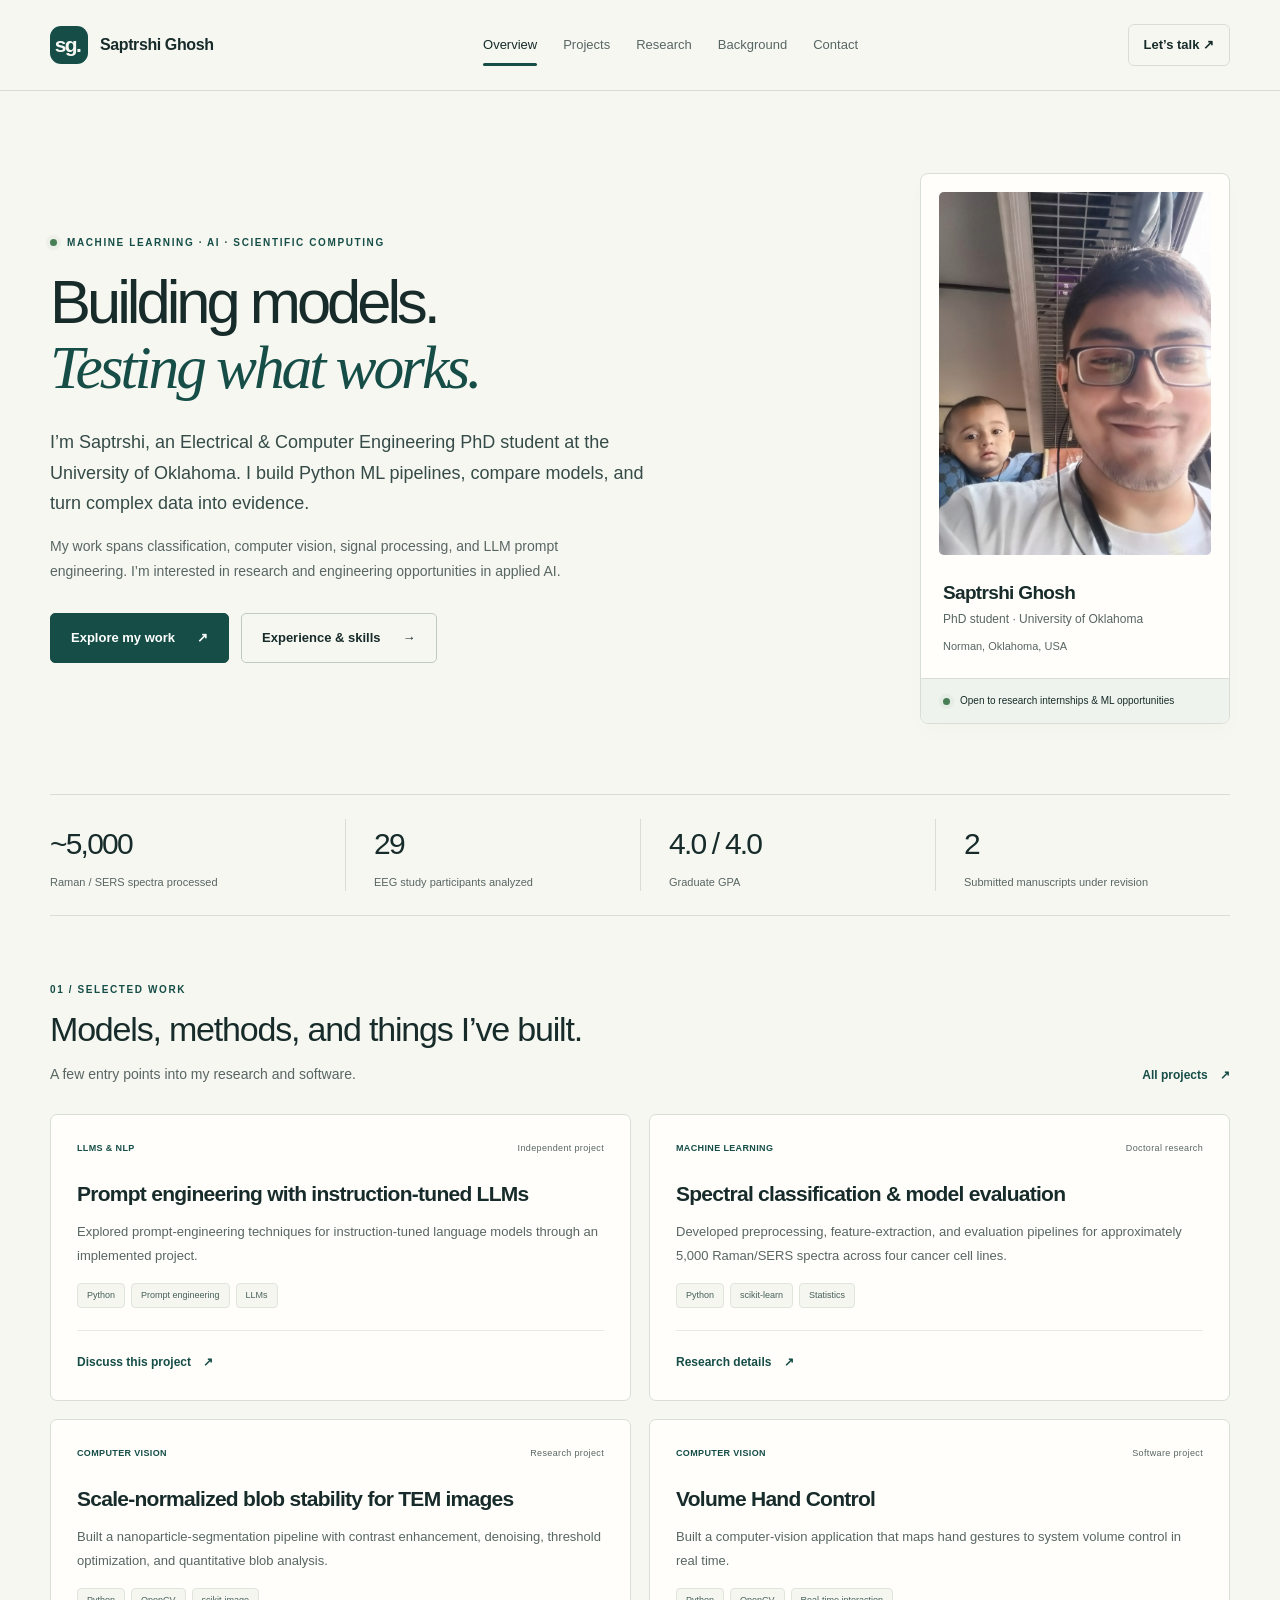
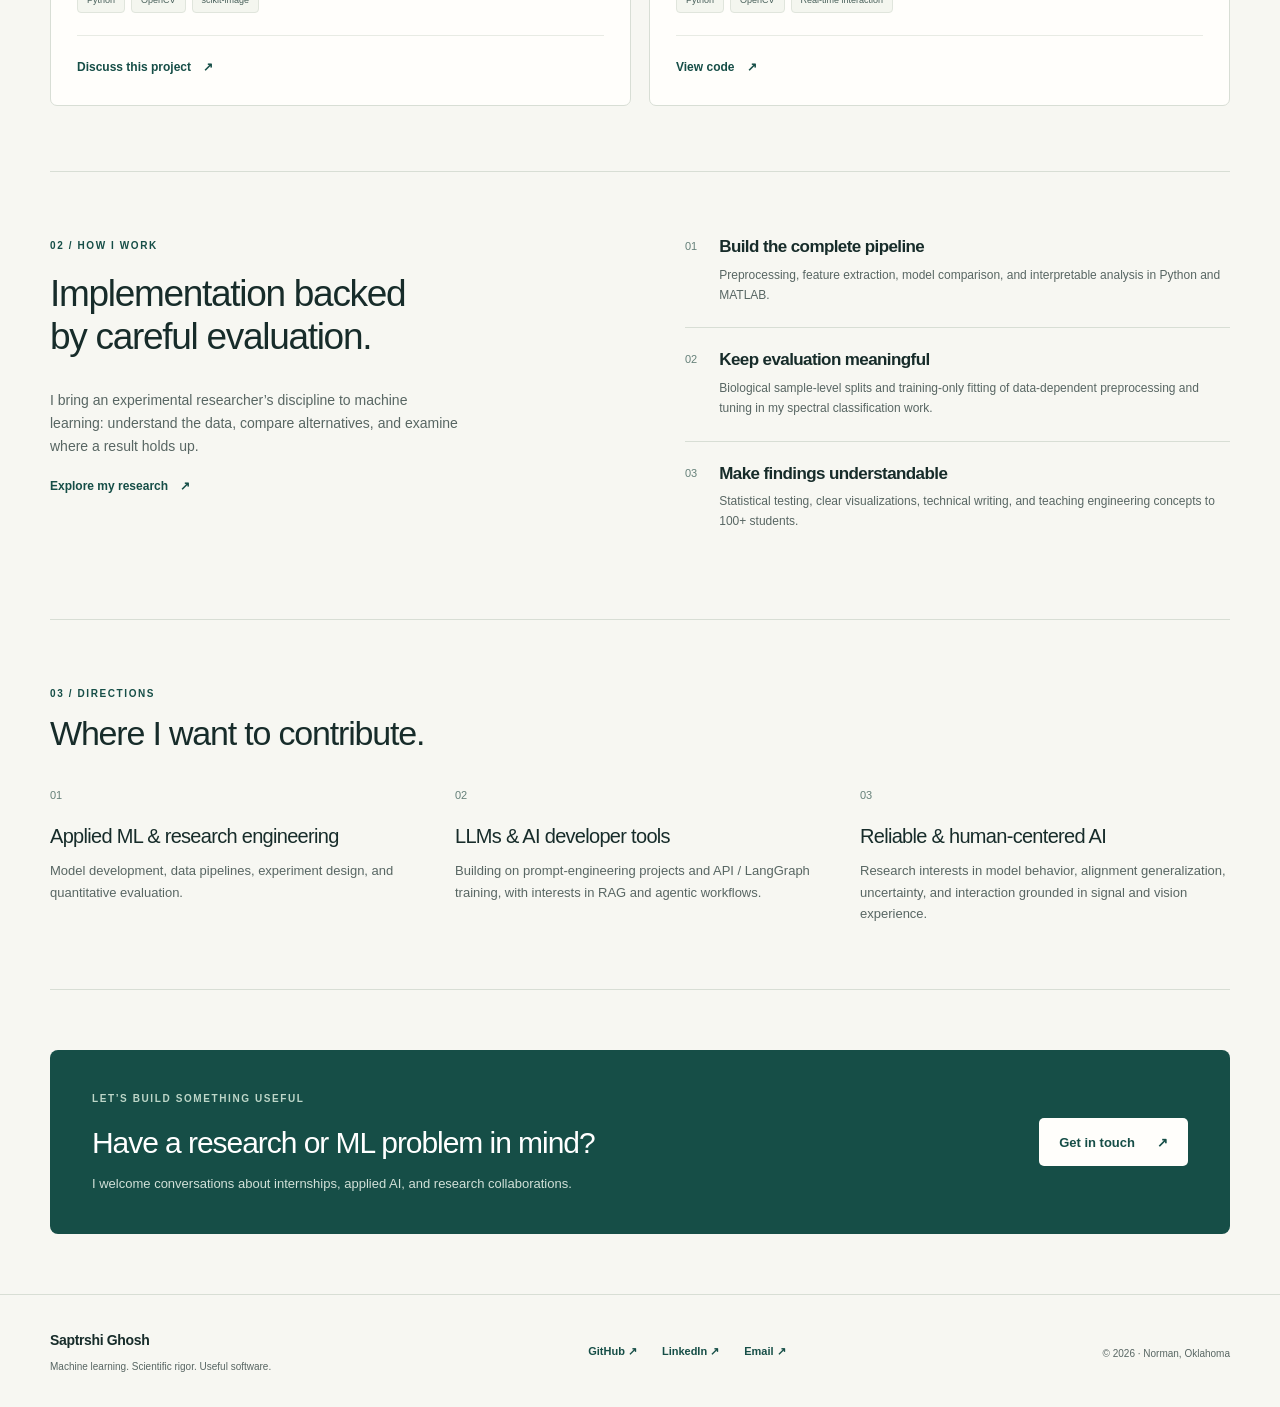
==== commit fd8d92cc: "Refresh portrait styling for the homepage" ====
--- a/index.html
+++ b/index.html
@@ -2,7 +2,7 @@
 <html lang="en"><head><meta charset="utf-8"><meta name="viewport" content="width=device-width, initial-scale=1"><meta name="color-scheme" content="light">
 <title>Machine Learning &amp; AI — Saptrshi Ghosh</title><meta name="description" content="Saptrshi Ghosh: machine learning, AI, computer vision, and scientific computing. Electrical and Computer Engineering PhD student at the University of Oklahoma."><link rel="canonical" href="https://saptrshighosh.github.io/index.html">
 <meta property="og:type" content="website"><meta property="og:title" content="Machine Learning &amp; AI — Saptrshi Ghosh"><meta property="og:description" content="Saptrshi Ghosh: machine learning, AI, computer vision, and scientific computing. Electrical and Computer Engineering PhD student at the University of Oklahoma."><meta property="og:url" content="https://saptrshighosh.github.io/index.html">
-<meta name="theme-color" content="#164e47"><link rel="icon" href="assets/favicon.svg" type="image/svg+xml"><link rel="stylesheet" href="assets/style.css"><script src="assets/site.js" defer></script>
+<meta name="theme-color" content="#164e47"><link rel="icon" href="assets/favicon.svg" type="image/svg+xml"><link rel="stylesheet" href="assets/style.css?v=a6154eb4a1"><script src="assets/site.js" defer></script>
 <script type="application/ld+json">{"@context": "https://schema.org", "@type": "Person", "name": "Saptrshi Ghosh", "url": "https://saptrshighosh.github.io", "image": "https://saptrshighosh.github.io/profile.jpg", "sameAs": ["https://www.linkedin.com/in/saptrshighosh/", "https://github.com/saptrshighosh"], "affiliation": {"@type": "CollegeOrUniversity", "name": "University of Oklahoma"}, "knowsAbout": ["Machine learning", "Python", "Model evaluation", "Signal processing", "Computer vision", "LLM prompt engineering"]}</script></head>
 <body><a href="#main" class="skip-link">Skip to content</a><header class="site-header"><div class="container header-inner"><a class="brand" href="index.html"><span class="monogram" aria-hidden="true">sg.</span><span>Saptrshi Ghosh</span></a><nav aria-label="Main navigation"><a href="index.html" aria-current="page">Overview</a><a href="projects.html">Projects</a><a href="research.html">Research</a><a href="background.html">Background</a><a href="contact.html">Contact</a></nav><a class="header-contact" href="mailto:saptrshighosh22@gmail.com">Let’s talk <span aria-hidden="true">↗</span></a></div></header>
 <main id="main" class="container"><section class="hero"><div class="hero-copy"><p class="eyebrow"><span class="status-dot" aria-hidden="true"></span> Machine learning · AI · Scientific computing</p><h1>Building models.<br><span>Testing what works.</span></h1><p class="hero-intro">I’m Saptrshi, an Electrical &amp; Computer Engineering PhD student at the University of Oklahoma. I build Python ML pipelines, compare models, and turn complex data into evidence.</p><p class="hero-sub">My work spans classification, computer vision, signal processing, and LLM prompt engineering. I’m interested in research and engineering opportunities in applied AI.</p><div class="actions"><a class="button primary" href="projects.html">Explore my work <span aria-hidden="true">↗</span></a><a class="button secondary" href="background.html">Experience &amp; skills <span aria-hidden="true">→</span></a></div></div><aside class="profile-panel"><div class="portrait-wrap"><img src="profile.jpg" alt="Saptrshi Ghosh" width="375" height="500" fetchpriority="high"></div><div class="profile-caption"><p class="profile-name">Saptrshi Ghosh</p><p>PhD student · University of Oklahoma</p><span>Norman, Oklahoma, USA</span></div><div class="profile-bottom"><span class="status-dot" aria-hidden="true"></span><span>Open to research internships &amp; ML opportunities</span></div></aside></section>
--- a/assets/style.css
+++ b/assets/style.css
@@ -3,7 +3,7 @@
 *{box-sizing:border-box}html{scroll-behavior:smooth;scroll-padding-top:110px}body{margin:0;background:var(--paper);color:var(--ink);font-family:var(--sans);font-size:16px;line-height:1.65;-webkit-font-smoothing:antialiased}a{color:inherit;text-decoration:none}button,input{font:inherit}button,a,input,summary{-webkit-tap-highlight-color:transparent}a:focus-visible,button:focus-visible,input:focus-visible,summary:focus-visible{outline:3px solid #bd641c;outline-offset:5px}p,h1,h2,h3,ul,ol{margin-top:0}h1,h2,h3{line-height:1.15;letter-spacing:-.035em}p{color:var(--muted)}[hidden]{display:none!important}.container{width:min(1180px,calc(100% - 80px));margin-inline:auto}.skip-link{position:absolute;top:0;left:20px;padding:12px;background:var(--accent);color:white;transform:translateY(-150%);z-index:100}.skip-link:focus{transform:translateY(0)}
 .site-header{background:rgba(247,247,242,.97);border-bottom:1px solid var(--line);position:sticky;top:0;z-index:20}.header-inner{display:flex;align-items:center;justify-content:space-between;gap:20px;min-height:90px}.brand{display:inline-flex;align-items:center;gap:12px;font-weight:650;font-size:16px;letter-spacing:-.025em;white-space:nowrap}.monogram{display:grid;place-items:center;width:38px;height:38px;background:var(--accent);color:var(--paper);border-radius:11px;font-size:21px;letter-spacing:-.08em;padding-right:3px}.site-header nav{display:flex;align-items:center;gap:26px}.site-header nav a{color:var(--muted);font-size:13px;position:relative;padding-block:12px}.site-header nav a:hover,.site-header nav a[aria-current]{color:var(--ink)}.site-header nav a[aria-current]:after{position:absolute;content:'';height:3px;left:0;right:0;bottom:2px;background:var(--accent);border-radius:2px}.header-contact{font-size:13px;font-weight:600;border:1px solid var(--line);padding:9px 15px;border-radius:6px}.header-contact:hover{background:var(--soft)}
 .eyebrow{text-transform:uppercase;font-size:10px;letter-spacing:.16em;font-weight:700;color:var(--accent);margin-bottom:19px;line-height:1.7}.hero{padding:82px 0 70px;display:grid;grid-template-columns:1fr 310px;gap:85px;align-items:center}.hero-copy .eyebrow{display:flex;gap:10px;align-items:center}.status-dot{display:inline-block;flex-shrink:0;width:7px;height:7px;border-radius:50%;background:#477e55;box-shadow:0 0 0 4px #477e5510}.hero h1{font-size:clamp(46px,4.8vw,67px);font-weight:500;letter-spacing:-.065em;line-height:1.05;margin-bottom:28px}.hero h1 span{font-family:var(--serif);font-style:italic;font-weight:400;color:var(--accent);letter-spacing:-.05em}.hero-intro{font-size:18px;line-height:1.7;max-width:620px;color:#354b47;margin-bottom:15px}.hero-sub{font-size:14px;line-height:1.8;max-width:570px}.actions{display:flex;gap:12px;flex-wrap:wrap;margin-top:29px}.button{display:inline-flex;align-items:center;justify-content:center;gap:22px;padding:13px 20px;border-radius:5px;font-size:13px;font-weight:600;min-height:48px;transition:background .18s,transform .18s}.button:hover{transform:translateY(-2px)}.primary{color:#fff;background:var(--accent);border:1px solid var(--accent)}.primary:hover{background:#0f3b35}.secondary{border:1px solid #bfcac0}.secondary:hover{background:var(--soft)}.light{background:var(--white);color:var(--accent)}
-.profile-panel{border:1px solid var(--line);border-radius:8px;background:var(--white);overflow:hidden;box-shadow:0 10px 25px #172c2a04}.portrait-wrap{height:238px;margin:18px 18px 0;background:#dde5de;border-radius:5px;overflow:hidden}.portrait-wrap img{width:100%;height:100%;object-fit:cover;object-position:100% 40%;transform:scale(1.37);transform-origin:95% 40%;display:block}.profile-caption{padding:20px 22px}.profile-caption p{font-size:12px;margin:2px 0}.profile-caption .profile-name{font-size:19px;font-weight:600;color:var(--ink);letter-spacing:-.035em}.profile-caption>span{font-size:11px;color:var(--muted)}.profile-bottom{display:flex;gap:10px;align-items:center;font-size:10px;padding:14px 22px;border-top:1px solid var(--line);background:#eff3ed;line-height:1.6}.metrics{border-block:1px solid var(--line);display:grid;grid-template-columns:repeat(4,1fr);padding:24px 0}.metrics>div{display:flex;flex-direction:column;gap:4px;padding:0 28px;border-left:1px solid var(--line)}.metrics>div:first-child{border-left:0;padding-left:0}.metrics strong{font-weight:500;font-size:30px;letter-spacing:-.06em}.metrics span{font-size:11px;color:var(--muted)}
+.profile-panel{border:1px solid var(--line);border-radius:8px;background:var(--white);overflow:hidden;box-shadow:0 10px 25px #172c2a04}.portrait-wrap{height:auto;aspect-ratio:3/4;margin:18px 18px 0;background:#dde5de;border-radius:5px;overflow:hidden}.portrait-wrap img{width:100%;height:100%;object-fit:contain;object-position:center;transform:none;display:block}.profile-caption{padding:20px 22px}.profile-caption p{font-size:12px;margin:2px 0}.profile-caption .profile-name{font-size:19px;font-weight:600;color:var(--ink);letter-spacing:-.035em}.profile-caption>span{font-size:11px;color:var(--muted)}.profile-bottom{display:flex;gap:10px;align-items:center;font-size:10px;padding:14px 22px;border-top:1px solid var(--line);background:#eff3ed;line-height:1.6}.metrics{border-block:1px solid var(--line);display:grid;grid-template-columns:repeat(4,1fr);padding:24px 0}.metrics>div{display:flex;flex-direction:column;gap:4px;padding:0 28px;border-left:1px solid var(--line)}.metrics>div:first-child{border-left:0;padding-left:0}.metrics strong{font-weight:500;font-size:30px;letter-spacing:-.06em}.metrics span{font-size:11px;color:var(--muted)}
 .section{padding:65px 0;border-bottom:1px solid var(--line)}.section-heading{display:flex;justify-content:space-between;align-items:end;gap:25px;margin-bottom:28px}.section-heading .eyebrow{margin-bottom:12px}.section-heading h2{font-size:34px;font-weight:500;margin-bottom:0}.section-heading p:not(.eyebrow){font-size:14px;margin:14px 0 0;max-width:700px}.text-link{font-size:12px;font-weight:600;color:var(--accent);display:inline-block;white-space:nowrap}.text-link:hover{text-decoration:underline;text-underline-offset:5px}.text-link span{margin-left:9px}.project-grid{display:grid;grid-template-columns:repeat(3,minmax(0,1fr));gap:18px}.featured{grid-template-columns:repeat(2,minmax(0,1fr))}.project-card{border:1px solid var(--line);border-radius:7px;background:var(--white);padding:26px;display:flex;flex-direction:column;transition:border-color .18s,box-shadow .18s;scroll-margin-top:110px}.project-card:hover{border-color:#94aca1;box-shadow:0 5px 18px #172c2a05}.card-meta{display:flex;justify-content:space-between;gap:15px;font-size:9px;letter-spacing:.04em;color:var(--muted);margin-bottom:25px}.card-meta span:first-child{text-transform:uppercase;color:var(--accent);font-weight:700}.project-card h2{font-size:21px;font-weight:550;line-height:1.25;margin-bottom:13px}.project-card>p{font-size:13px;line-height:1.8}.tags{display:flex;gap:6px;flex-wrap:wrap;list-style:none;padding:0;margin:3px 0 22px}.tags li{font-size:9px;padding:4px 9px;border:1px solid #e0e5dc;border-radius:4px;background:#f4f6ef;color:#48605a}.card-action{border-top:1px solid #e8ebe4;padding-top:17px;margin-top:auto}.project-card details{font-size:12px;margin:0 0 20px}.project-card details summary{cursor:pointer;color:var(--accent);font-weight:500;padding:4px 0;min-height:30px}.project-card details p{margin:12px 0 0;font-size:12px}.project-card .evidence{font-size:11px;padding-left:10px;border-left:2px solid #a2b6a7}
 .approach{display:grid;grid-template-columns:1fr 1fr;gap:90px}.approach h2{font-size:37px;font-weight:500}.approach>div>p:not(.eyebrow){max-width:410px;font-size:14px}.principles{list-style:none;padding:0;margin:0}.principles li{display:flex;gap:22px;padding:22px 0;border-top:1px solid var(--line)}.principles li:first-child{padding-top:0;border:0}.principles li>span,.small-index{font-size:11px;color:#658079}.principles h3{font-size:17px;font-weight:550;margin-bottom:9px}.principles p{font-size:12px;margin:0}.direction-grid{display:grid;grid-template-columns:repeat(3,1fr);gap:35px}.direction-grid h3{font-size:20px;font-weight:500;margin:18px 0 12px}.direction-grid p{font-size:13px;margin:0}.contact-banner{background:var(--accent);border-radius:8px;color:white;padding:40px 42px;display:flex;align-items:center;justify-content:space-between;gap:30px;margin:60px 0}.contact-banner h2{font-weight:500;font-size:30px;max-width:700px;margin-bottom:12px}.contact-banner .eyebrow{color:#bdd6c8}.contact-banner p:not(.eyebrow){color:#d1e0d8;font-size:13px;margin:0}.contact-banner .button{white-space:nowrap;flex-shrink:0}
 .page-heading{padding:75px 0 43px;max-width:900px}.page-heading h1{font-size:clamp(40px,4.4vw,59px);font-weight:500;letter-spacing:-.055em;margin-bottom:25px}.lead{font-size:17px;line-height:1.8;max-width:800px;margin-bottom:0}.project-section{padding-top:0}.project-tools{display:flex;flex-direction:column;gap:25px;border-top:1px solid var(--line);padding-top:30px;margin-bottom:24px}.filters{display:flex;gap:7px;flex-wrap:wrap}.filters button{border:1px solid var(--line);background:transparent;border-radius:5px;padding:9px 13px;font-size:11px;color:var(--muted);cursor:pointer;min-height:38px}.filters button[aria-pressed=true]{background:var(--accent);border-color:var(--accent);color:white}.filters button:hover{border-color:var(--accent)}.search-label{font-size:11px;color:var(--muted);display:flex;align-items:center;gap:15px}.search-label input{max-width:350px;width:100%;border:1px solid var(--line);background:var(--white);padding:11px 14px;border-radius:5px;font-size:12px;color:var(--ink)}.project-count{font-size:11px;margin-bottom:18px}.page-jumps{display:flex;gap:24px;padding:20px 0;border-block:1px solid var(--line);flex-wrap:wrap;font-size:12px;color:var(--accent)}.page-jumps a:hover{text-decoration:underline}
@@ -13,6 +13,6 @@
 footer{border-top:1px solid var(--line);margin-top:15px;padding:32px 0}.footer-inner{display:flex;align-items:center;justify-content:space-between;gap:25px;flex-wrap:wrap}.footer-inner .brand{font-size:14px}.footer-inner p{font-size:10px;margin:5px 0 0}.footer-links{display:flex;gap:25px}.footer-links a{font-size:11px}.copyright{font-size:10px}
 @media(min-width:1600px){.hero{padding-block:100px}.hero h1{font-size:72px}}
 @media(max-width:1050px){.container{width:calc(100% - 56px)}.site-header nav{gap:18px}.header-contact{display:none}.hero{gap:40px;grid-template-columns:1fr 270px}.hero h1{font-size:53px}.hero-intro{font-size:16px}.hero-sub{font-size:13px}.project-grid{grid-template-columns:repeat(2,minmax(0,1fr))}.approach{gap:40px}.contact-layout{gap:35px}.skill-grid{grid-template-columns:repeat(2,1fr)}.experience{grid-template-columns:180px 1fr;gap:30px}}
-@media(max-width:720px){html{scroll-padding-top:135px}.container{width:calc(100% - 36px)}.header-inner{min-height:100px;flex-wrap:wrap;justify-content:center;gap:0;padding:12px 0 9px}.brand{font-size:14px}.monogram{width:30px;height:30px;font-size:18px}.site-header nav{width:100%;justify-content:center;gap:22px}.site-header nav a{font-size:10px;padding:8px 0}.hero{padding:45px 0 35px;grid-template-columns:1fr;gap:28px}.hero h1{font-size:clamp(39px,8.5vw,56px);margin-bottom:22px}.hero .eyebrow{font-size:8px;letter-spacing:.12em}.hero-intro{font-size:16px}.profile-panel{display:grid;grid-template-columns:100px 1fr;align-items:center}.portrait-wrap{height:100px;width:100px;margin:12px;border-radius:5px}.profile-caption{padding:15px 24px}.profile-caption .profile-name{font-size:18px}.profile-caption p{font-size:10px}.profile-caption>span{font-size:10px}.profile-bottom{grid-column:1/-1;padding:10px 16px}.metrics{grid-template-columns:1fr 1fr;padding:0}.metrics>div{padding:20px 14px!important;border-left:0}.metrics>div:nth-child(even){border-left:1px solid var(--line)}.metrics>div:nth-child(-n+2){border-bottom:1px solid var(--line)}.metrics strong{font-size:27px}.metrics span{font-size:9px}.section{padding:40px 0}.section-heading{align-items:start;margin-bottom:22px}.section-heading h2{font-size:27px}.section-heading>.text-link{margin-top:32px;font-size:10px}.section-heading p:not(.eyebrow){font-size:12px}.eyebrow{font-size:9px}.project-grid,.featured{grid-template-columns:1fr}.project-card{padding:22px}.card-meta{margin-bottom:20px;font-size:9px}.project-card h2{font-size:22px}.project-card>p{font-size:13px}.approach{grid-template-columns:1fr;gap:30px}.approach h2{font-size:30px}.direction-grid{grid-template-columns:1fr;gap:25px}.direction-grid h3{font-size:20px;margin-top:10px}.contact-banner{margin:38px 0;padding:28px 25px;flex-direction:column;align-items:start;gap:22px}.contact-banner h2{font-size:26px}.page-heading{padding:45px 0 32px}.page-heading h1{font-size:39px}.lead{font-size:15px}.search-label{flex-direction:column;align-items:start;gap:7px}.search-label input{max-width:none}.filters{gap:7px}.filters button{font-size:10px;padding:8px 11px}.experience{grid-template-columns:1fr;gap:22px;padding:32px 0}.experience-side{display:flex;gap:12px;align-items:center;flex-wrap:wrap}.experience-side p,.experience-side p+p{margin:0;font-size:10px}.experience h2{font-size:28px}.experience .eyebrow{margin-bottom:13px}.experience>div>p:not(.eyebrow),.body-list{font-size:13px}.simple-list>div{grid-template-columns:1fr;gap:5px;padding:17px 0}.simple-list p{font-size:13px}.education-grid,.skill-grid,.recognition-grid{grid-template-columns:1fr}.education-grid{gap:25px}.education-grid h3{font-size:23px;margin-bottom:12px}.skill-grid{gap:12px}.skill-grid h3{font-size:18px}.training-group>summary{font-size:14px;padding:17px}.training-group>summary>span{font-size:9px}.training-list{padding:0 17px}.training-list article{align-items:start}.training-list h3{font-size:12px}.training-list p{font-size:10px}.training-list a{font-size:9px}.teaching-panel{grid-template-columns:1fr;gap:12px;padding:23px}.contact-layout{grid-template-columns:1fr;gap:30px}.contact-primary{position:static;padding:25px}.email-link{font-size:16px}.page-jumps{gap:15px;font-size:11px}.footer-inner{gap:16px;align-items:start}.footer-inner>div:first-child{width:100%}.footer-links{gap:22px}.copyright{margin-left:auto!important}.button{font-size:12px;padding:12px 16px}.output-list article{padding:22px}.output-list h3{font-size:18px}}
+@media(max-width:720px){html{scroll-padding-top:135px}.container{width:calc(100% - 36px)}.header-inner{min-height:100px;flex-wrap:wrap;justify-content:center;gap:0;padding:12px 0 9px}.brand{font-size:14px}.monogram{width:30px;height:30px;font-size:18px}.site-header nav{width:100%;justify-content:center;gap:22px}.site-header nav a{font-size:10px;padding:8px 0}.hero{padding:45px 0 35px;grid-template-columns:1fr;gap:28px}.hero h1{font-size:clamp(39px,8.5vw,56px);margin-bottom:22px}.hero .eyebrow{font-size:8px;letter-spacing:.12em}.hero-intro{font-size:16px}.profile-panel{display:grid;grid-template-columns:100px 1fr;align-items:center}.portrait-wrap{height:auto;aspect-ratio:3/4;width:100px;margin:12px;border-radius:5px}.profile-caption{padding:15px 24px}.profile-caption .profile-name{font-size:18px}.profile-caption p{font-size:10px}.profile-caption>span{font-size:10px}.profile-bottom{grid-column:1/-1;padding:10px 16px}.metrics{grid-template-columns:1fr 1fr;padding:0}.metrics>div{padding:20px 14px!important;border-left:0}.metrics>div:nth-child(even){border-left:1px solid var(--line)}.metrics>div:nth-child(-n+2){border-bottom:1px solid var(--line)}.metrics strong{font-size:27px}.metrics span{font-size:9px}.section{padding:40px 0}.section-heading{align-items:start;margin-bottom:22px}.section-heading h2{font-size:27px}.section-heading>.text-link{margin-top:32px;font-size:10px}.section-heading p:not(.eyebrow){font-size:12px}.eyebrow{font-size:9px}.project-grid,.featured{grid-template-columns:1fr}.project-card{padding:22px}.card-meta{margin-bottom:20px;font-size:9px}.project-card h2{font-size:22px}.project-card>p{font-size:13px}.approach{grid-template-columns:1fr;gap:30px}.approach h2{font-size:30px}.direction-grid{grid-template-columns:1fr;gap:25px}.direction-grid h3{font-size:20px;margin-top:10px}.contact-banner{margin:38px 0;padding:28px 25px;flex-direction:column;align-items:start;gap:22px}.contact-banner h2{font-size:26px}.page-heading{padding:45px 0 32px}.page-heading h1{font-size:39px}.lead{font-size:15px}.search-label{flex-direction:column;align-items:start;gap:7px}.search-label input{max-width:none}.filters{gap:7px}.filters button{font-size:10px;padding:8px 11px}.experience{grid-template-columns:1fr;gap:22px;padding:32px 0}.experience-side{display:flex;gap:12px;align-items:center;flex-wrap:wrap}.experience-side p,.experience-side p+p{margin:0;font-size:10px}.experience h2{font-size:28px}.experience .eyebrow{margin-bottom:13px}.experience>div>p:not(.eyebrow),.body-list{font-size:13px}.simple-list>div{grid-template-columns:1fr;gap:5px;padding:17px 0}.simple-list p{font-size:13px}.education-grid,.skill-grid,.recognition-grid{grid-template-columns:1fr}.education-grid{gap:25px}.education-grid h3{font-size:23px;margin-bottom:12px}.skill-grid{gap:12px}.skill-grid h3{font-size:18px}.training-group>summary{font-size:14px;padding:17px}.training-group>summary>span{font-size:9px}.training-list{padding:0 17px}.training-list article{align-items:start}.training-list h3{font-size:12px}.training-list p{font-size:10px}.training-list a{font-size:9px}.teaching-panel{grid-template-columns:1fr;gap:12px;padding:23px}.contact-layout{grid-template-columns:1fr;gap:30px}.contact-primary{position:static;padding:25px}.email-link{font-size:16px}.page-jumps{gap:15px;font-size:11px}.footer-inner{gap:16px;align-items:start}.footer-inner>div:first-child{width:100%}.footer-links{gap:22px}.copyright{margin-left:auto!important}.button{font-size:12px;padding:12px 16px}.output-list article{padding:22px}.output-list h3{font-size:18px}}
 @media(prefers-reduced-motion:reduce){html{scroll-behavior:auto}*,*:before,*:after{transition:none!important;animation:none!important}}
 @media print{.site-header,footer,.project-tools,.contact-banner,.skip-link,.actions{display:none}.container{width:100%}body{background:#fff;color:#000;font-size:10pt}.page-heading,.section{padding:15px 0}.project-grid{grid-template-columns:1fr 1fr}.project-card,.experience,.education-grid article{break-inside:avoid}.profile-panel{max-width:220px}.hero{padding:10px 0}.hero h1{font-size:32pt}details>*{display:block}a{color:#000}.section-heading h2{font-size:20pt}}
